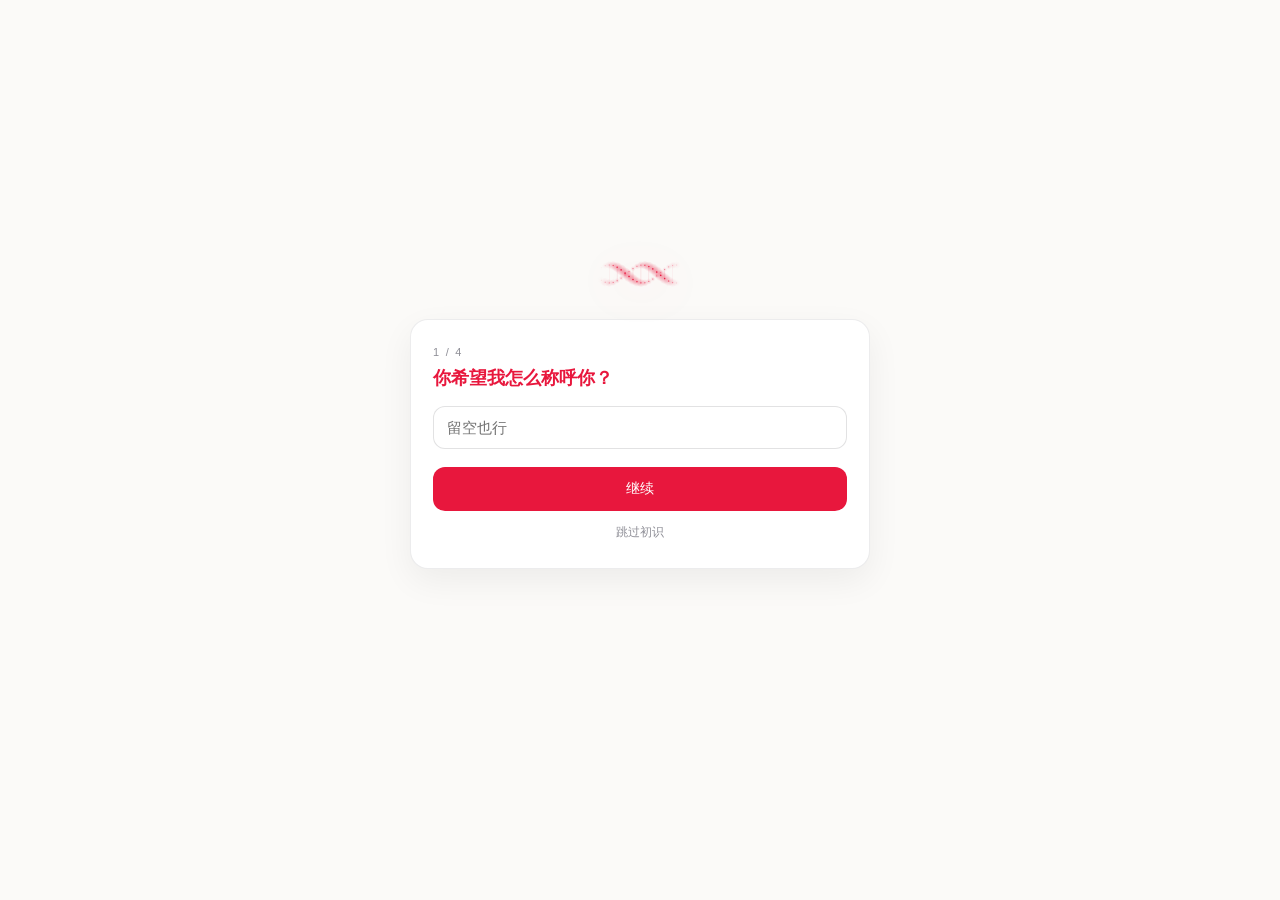
==== app/index.html @ 50a4799b "Add files via upload" ====
<!DOCTYPE html>
<html lang="zh-CN">
<head>
<meta charset="utf-8">
<meta name="viewport" content="width=device-width,initial-scale=1,viewport-fit=cover,interactive-widget=resizes-content">
<meta name="theme-color" content="#0e0e10">
<meta name="apple-mobile-web-app-capable" content="yes">
<title>Aster</title>
<link rel="manifest" href="manifest.webmanifest">
<link rel="apple-touch-icon" href="apple-touch-icon.png">
<meta name="apple-mobile-web-app-capable" content="yes">
<meta name="apple-mobile-web-app-status-bar-style" content="black-translucent">
<meta name="theme-color" content="#f6f5f3">
<meta name="viewport" content="width=device-width,initial-scale=1,viewport-fit=cover,maximum-scale=1">
<style>
  :root{--pink:#e8173d;--ink:#f2f2f4;--muted:#9b9ba2;--line:rgba(255,255,255,.10)}
  *{box-sizing:border-box;-webkit-tap-highlight-color:transparent}
  html,body{height:100%;height:100dvh;margin:0;background:#0e0e10;color:var(--ink);
    font-family:-apple-system,'PingFang SC','Helvetica Neue',sans-serif}
  body{display:flex;flex-direction:column}
  header{display:flex;align-items:center;gap:10px;padding:calc(env(safe-area-inset-top) + 12px) 16px 10px;
    border-bottom:1px solid var(--line);background:rgba(14,14,16,.86);backdrop-filter:blur(14px);
    position:sticky;top:0;z-index:5}
  .presence{display:flex;align-items:center;gap:10px;padding:10px 16px;border-bottom:1px solid var(--line)}
  .presence .dot{width:38px;height:38px;border-radius:12px;object-fit:cover;cursor:pointer;
    box-shadow:0 0 14px rgba(232,23,61,.18);display:block}
  .presence b{font-size:13.5px;font-weight:500;color:var(--pink)}
  .presence span{font-size:11.5px;color:var(--muted)}
  .presence .right{margin-left:auto;font-size:11px;color:var(--muted)}
  .linkNote{position:absolute;left:16px;right:16px;bottom:-20px;font-size:10.5px;color:#9a9aa0}
  .presence{position:relative;margin-bottom:18px}
  header svg{width:20px;height:20px}
  header b{font-size:13px;letter-spacing:.28em;font-weight:500}
  header span{font-size:11px;color:var(--muted);margin-left:auto}
  #log{flex:1;min-height:0;overflow:auto;padding:14px 16px 8px;display:flex;flex-direction:column;gap:10px}
  .msg{max-width:82%;padding:10px 13px;border-radius:15px;font-size:14.5px;line-height:1.6;white-space:pre-wrap}
  .me{align-self:flex-end;background:rgba(255,255,255,.10)}
  .her{align-self:flex-start;background:rgba(232,23,61,.14);border:1px solid rgba(232,23,61,.22)}
  .sys{align-self:center;background:transparent;color:var(--muted);font-size:11.5px;border:0}
  footer{padding:8px 12px 8px;order:3;border-top:1px solid var(--line);
    display:flex;gap:10px;align-items:flex-end}
  #text{flex:1 1 auto;min-width:0;min-height:44px;max-height:120px;padding:11px 13px;border-radius:14px;border:1px solid var(--line);
    background:rgba(255,255,255,.05);color:var(--ink);font-size:16px;line-height:1.45;resize:none;outline:none}
  #send{flex:0 0 46px;width:46px;height:46px;border-radius:14px;border:0;background:var(--pink);color:#fff;
    display:grid;place-items:center;box-shadow:0 6px 18px rgba(232,23,61,.3)}
  nav{display:flex;gap:8px;padding:0 12px 8px}
  nav{display:grid;grid-template-columns:repeat(4,1fr);gap:8px;order:4;
    padding:8px 12px calc(env(safe-area-inset-bottom) + 8px)}
  nav button{display:flex;align-items:center;justify-content:center;gap:6px;
    padding:10px 0;border-radius:12px;border:1px solid var(--line);background:rgba(255,255,255,.03);
    color:var(--muted);font-size:12px}
  nav button svg{width:17px;height:17px}
  nav button.on{color:#fff;background:rgba(232,23,61,.55);border-color:transparent;
    box-shadow:0 6px 16px rgba(232,23,61,.28)}
  nav button.on{color:var(--pink);border-color:rgba(232,23,61,.4);background:rgba(232,23,61,.10)}
  .sheet{position:fixed;inset:0;background:#0c0c0e;padding:calc(env(safe-area-inset-top) + 18px) 18px 24px;
    display:none;flex-direction:column;gap:12px;overflow:auto;z-index:20}
  .sheet.on{display:flex}
  .sheet h2{margin:0 0 4px;font-size:15px;color:var(--pink);font-weight:600}
  .sheet label{font-size:12px;color:var(--muted)}
  .sheet input,.sheet textarea,.sheet select{width:100%;padding:11px 12px;border-radius:12px;
    border:1px solid var(--line);background:rgba(255,255,255,.05);color:var(--ink);font-size:14px}
  .sheet .btns{display:flex;gap:10px;margin-top:6px}
  .sheet .btns button{flex:1;padding:12px 0;border-radius:12px;border:1px solid rgba(232,23,61,.4);
    background:rgba(232,23,61,.12);color:#ffd7e5;font-size:14px}
  .sheet .btns button.ghost{background:rgba(255,255,255,.06);color:var(--ink);border-color:var(--line)}
  .hint{font-size:11.5px;color:var(--muted);line-height:1.7}
  .mem{padding:9px 11px;border-radius:11px;background:rgba(255,255,255,.04);border:1px solid var(--line);
    font-size:12.5px;line-height:1.6}
  .mem em{font-style:normal;color:var(--muted);font-size:11px;margin-right:6px}

  #splash{position:fixed;inset:0;z-index:95;background:#0c0c0e;display:grid;place-items:center;
    transition:opacity .55s ease}
  #splash.out{opacity:0;pointer-events:none}
  #splash canvas{position:absolute;inset:0;width:100%;height:100%}
  #splash .mark{position:relative;text-align:center}
  #splash svg{width:56px;height:56px;filter:drop-shadow(0 0 22px rgba(232,23,61,.55));
    animation:pop .9s ease both}
  #splash p{margin:16px 0 0;font-size:12px;letter-spacing:.22em;color:#8f8f97;
    animation:fadeIn .8s ease .5s both}
  @keyframes pop{from{transform:scale(.72);opacity:0}to{transform:scale(1);opacity:1}}
  @keyframes fadeIn{from{opacity:0}to{opacity:1}}
  @media (prefers-reduced-motion: reduce){#splash svg,#splash p{animation:none}}
  #chips{display:flex;gap:8px;padding:8px 12px 0;overflow:auto;order:2}
  #chips button{flex:0 0 auto;padding:7px 13px;border-radius:999px;border:1px solid rgba(232,23,61,.28);
    background:rgba(232,23,61,.08);color:#ffb9c6;font-size:12px}
  .msg{position:relative}


  #letter{position:fixed;inset:0;z-index:45;background:#0c0c0e;display:flex;align-items:center;
    justify-content:center;padding:24px 18px calc(env(safe-area-inset-bottom) + 24px);overflow:auto}
  #letter.hide{display:none}
  #letter .card{max-width:520px;width:100%;background:rgba(255,255,255,.045);
    border:1px solid rgba(255,255,255,.10);border-radius:18px;padding:26px 22px}
  #letter h1{margin:0 0 18px;font-size:15px;color:var(--pink);font-weight:600;letter-spacing:.02em}
  #letter p{margin:0 0 12px;font-size:13.5px;line-height:1.95;color:#e9e9ec}
  #letter .dim{color:#a2a2aa;font-size:12.5px}
  #letter .go{margin-top:20px;width:100%;padding:13px 0;border-radius:13px;border:1px solid rgba(232,23,61,.45);
    background:rgba(232,23,61,.14);color:#ffd7e5;font-size:14px}
  #letter .slogan{margin-top:16px;font-size:11.5px;color:#8f8f97;letter-spacing:.14em;text-align:center}
  .wk{display:flex;align-items:flex-start;gap:9px;padding:10px 11px;border-radius:11px;
    background:rgba(255,255,255,.04);border:1px solid var(--line);font-size:13px;line-height:1.6}
  .wk input{width:18px;height:18px;margin-top:2px;accent-color:var(--pink)}
  .wk.done span{color:var(--muted);text-decoration:line-through}
  .seg{display:flex;gap:8px}
  .seg button{flex:1;padding:9px 0;border-radius:11px;border:1px solid var(--line);
    background:rgba(255,255,255,.04);color:var(--muted);font-size:13px}
  .seg button.on{color:#fff;background:rgba(232,23,61,.55);border-color:transparent}
  .chips-line{display:flex;gap:8px;flex-wrap:wrap}
  .chips-line button{padding:6px 12px;border-radius:999px;border:1px solid rgba(232,23,61,.25);
    background:rgba(232,23,61,.07);color:#ffb9c6;font-size:12px}
  .chips-line button.on{background:rgba(232,23,61,.5);color:#fff;border-color:transparent}
  .bill{display:flex;align-items:center;gap:10px;padding:10px 12px;border-radius:11px;
    background:rgba(255,255,255,.04);border:1px solid var(--line);font-size:13px}
  .bill b{margin-left:auto;color:var(--pink);font-weight:600}
  .bill em{font-style:normal;color:var(--muted);font-size:11px}
  .bill .x{color:var(--muted);font-size:15px;padding:0 2px}
  #mic{flex:0 0 46px;width:46px;height:46px;border-radius:14px;border:1px solid rgba(232,23,61,.35);
    background:rgba(232,23,61,.10);color:#ff5470;display:grid;place-items:center}
  #mic.on{background:var(--pink);color:#fff;border-color:transparent;animation:pulse 1.1s ease-in-out infinite}
  /* 发文件：和话筒同一套形状，别再出现白方块 */
  #docBtn{flex:0 0 46px;width:46px;height:46px;border-radius:14px;
    border:1px solid rgba(255,255,255,.14);background:rgba(255,255,255,.06);
    color:#d8d8e0;display:grid;place-items:center;padding:0}
  #docBtn:active{transform:scale(.96)}
  html.light #docBtn{background:rgba(20,20,25,.05);border-color:rgba(20,20,25,.12);color:#3a3a42}
  @keyframes pulse{50%{box-shadow:0 0 0 8px rgba(232,23,61,.16)}}

  /* ===== 白底 ===== */
  html.light body{background:#f6f5f3;color:#1b1b1e}
  html.light header{background:rgba(246,245,243,.9);border-color:rgba(20,20,25,.08)}
  html.light header b{color:#1b1b1e}
  html.light .presence{border-color:rgba(20,20,25,.08)}
  html.light .presence span,html.light .presence .right{color:#7a7a80}
  html.light .msg.me{background:#eeecee;color:#1b1b1e}
  html.light .msg.her{background:#fff;border-color:rgba(232,23,61,.14);color:#1b1b1e}
  html.light .msg.sys{color:#8a8a90}
  html.light #text{background:#fff;border-color:rgba(20,20,25,.12);color:#1b1b1e}
  html.light #mic{background:rgba(232,23,61,.08)}
  html.light nav button{background:#fff;color:#7a7a80;border-color:rgba(20,20,25,.08)}
  html.light nav button.on{background:#e8173d;color:#fff}
  html.light #chips button{background:rgba(232,23,61,.07);color:#c8143a}
  html.light .sheet{background:#f7f6f4;color:#1b1b1e}
  html.light .sheet input{background:#fff;border-color:rgba(20,20,25,.12);color:#1b1b1e}
  html.light .mem,html.light .wk,html.light .bill{background:#fff;border-color:rgba(20,20,25,.08)}
  html.light .hint{color:#8a8a90}
  html.light .seg button{background:#fff;color:#7a7a80;border-color:rgba(20,20,25,.08)}
  html.light .seg button.on{background:#e8173d;color:#fff}
  html.light .sheet .btns button{background:#e8173d;color:#fff;border-color:transparent}
  html.light .sheet .btns button.ghost{background:#fff;color:#1b1b1e;border-color:rgba(20,20,25,.12)}
  html.light #workAdd,html.light #billAdd{color:#fff!important}
  html.light .chips-line button{background:#fff;color:#b81236;border-color:rgba(232,23,61,.22)}
  html.light .chips-line button.on{background:#e8173d;color:#fff;border-color:transparent}
  html.light #chips button{background:#fff;color:#b81236;border-color:rgba(232,23,61,.22)}
  html.light #letter,html.light #splash{background:#fbfaf8}
  html.light #letter .card{background:#fff;border-color:rgba(20,20,25,.08)}
  html.light #letter p{color:#2c2c30}
  html.light #letter .dim{color:#8a8a90}
  html.light #letter .slogan{color:#8a8a90}
  html.light #letter .go{background:transparent;color:#e8173d;border:0}
  .calHead{display:flex;align-items:center;justify-content:space-between;font-size:13px;color:#7a7a80}
  .calHead button{width:34px;height:34px;border-radius:10px;border:1px solid rgba(232,23,61,.25);
    background:rgba(232,23,61,.06);color:#c8143a;font-size:15px}
  .calGrid{display:grid;grid-template-columns:repeat(7,1fr);gap:6px}
  .calCell{aspect-ratio:1;border-radius:10px;display:grid;place-items:center;font-size:12.5px;
    background:rgba(255,255,255,.05);border:1px solid rgba(255,255,255,.10);color:#e8e8ec;
    position:relative;cursor:pointer}
  html.light .calCell{background:#fff;border-color:rgba(20,20,25,.06);color:#3c3c42}
  .calCell.mute{opacity:.35}
  .calCell.today{border-color:rgba(232,23,61,.45)}
  .calCell.sel{background:#e8173d;color:#fff;border-color:transparent}
  .calCell .dot{position:absolute;bottom:5px;width:4px;height:4px;border-radius:50%;background:#e8173d}
  .calCell.sel .dot{background:#fff}
  /* 初识问卷 */
  #obM{position:fixed;inset:0;z-index:60;background:#0c0c0e;display:flex;align-items:center;
    justify-content:center;padding:24px 18px 96px}
  html.light #obM{background:#fbfaf8}
  #obM.hide{display:none}
  #obM .box{width:100%;max-width:460px;background:rgba(255,255,255,.045);border:1px solid rgba(255,255,255,.10);
    border-radius:18px;padding:26px 22px}
  html.light #obM .box{background:#fff;border-color:rgba(20,20,25,.08);box-shadow:0 12px 34px rgba(20,20,25,.06)}
  #obM .step{font-size:11px;color:#8f8f97;letter-spacing:.16em}
  #obM h2{margin:8px 0 16px;font-size:18px;color:var(--pink)}
  #obM input{width:100%;padding:12px 13px;border-radius:12px;border:1px solid rgba(255,255,255,.14);
    background:rgba(255,255,255,.05);color:inherit;font-size:15px}
  html.light #obM input{background:#fff;border-color:rgba(20,20,25,.12)}
  #obM .opt{padding:12px 14px;border-radius:12px;border:1px solid rgba(255,255,255,.14);
    margin-bottom:10px;font-size:14px;cursor:pointer}
  #obM .opt.sel{border-color:rgba(232,23,61,.5);background:rgba(232,23,61,.10)}
  #obM .go{margin-top:18px;width:100%;padding:13px 0;border-radius:12px;border:0;background:var(--pink);color:#fff;font-size:14px}
  #obM .skip{margin-top:12px;width:100%;background:transparent;border:0;color:#8f8f97;font-size:12px}
  .obOuter{width:100%;max-width:460px;display:flex;flex-direction:column;align-items:center;position:relative}
  .obMark{position:static;margin:0 0 30px;transform:none}
  #obLogo{width:88px;height:30px;display:block;touch-action:manipulation}
  .obMark{filter:drop-shadow(0 8px 22px rgba(232,23,61,.18))}
  #obM .box{max-width:none;width:100%}
  #hero{padding:18px 16px 6px;display:flex;flex-direction:column;align-items:center;gap:10px}
  #hero.hide{display:none}
  #heroAvatar{width:64px;height:64px;border-radius:20px;object-fit:cover;
    box-shadow:0 8px 24px rgba(232,23,61,.18)}
  .heroHi{font-size:19px;font-weight:600;margin-top:6px}
  .heroSub{font-size:12.5px;color:var(--muted);margin-bottom:6px}
  html.light .heroSub{color:#8a8a90}
  .heroCards{display:grid;grid-template-columns:repeat(3,1fr);gap:10px;width:100%;margin-top:8px}
  .heroCards button{display:flex;flex-direction:column;gap:4px;padding:14px 10px;border-radius:16px;
    border:1px solid rgba(232,23,61,.16);background:#fff;text-align:left;cursor:pointer}
  html.light .heroCards button{background:#fff;border-color:rgba(232,23,61,.14);
    box-shadow:0 4px 14px rgba(20,20,25,.04)}
  .heroCards b{font-size:13.5px;color:var(--pink);font-weight:600}
  .heroCards span{font-size:11.5px;color:#8a8a90}
  /* 页面切换 */
  .pg{display:none;flex:1;min-height:0;flex-direction:column}
  .pg.on{display:flex}

  /* 首页 */
  #homeTop{display:flex;align-items:center;justify-content:space-between;padding:calc(env(safe-area-inset-top) + 12px) 16px 8px}
  #homeTop .ic{width:38px;height:38px;border-radius:12px;display:grid;place-items:center;
    border:1px solid var(--line);background:#fff}
  #homeTop .ic svg{width:19px;height:19px;stroke:#1b1b1e}
  .acctCard{margin:6px 16px 0;padding:16px;border-radius:20px;background:#fff;
    border:1px solid rgba(20,20,25,.06);box-shadow:0 8px 24px rgba(20,20,25,.05)}
  .acctTop{display:flex;align-items:center;gap:12px}
  .acctTop img{width:52px;height:52px;border-radius:16px;object-fit:cover}
  .acctTop b{font-size:16px}
  .acctTop span{display:block;font-size:11.5px;color:#8a8a90;margin-top:2px}
  .acctTools{display:grid;grid-template-columns:repeat(4,1fr);gap:8px;margin-top:16px}
  .acctTools button{display:flex;flex-direction:column;align-items:center;gap:6px;
    border:0;background:transparent;padding:6px 0;cursor:pointer}
  .acctTools svg{width:22px;height:22px;stroke:#1b1b1e;fill:none;stroke-width:1.6}
  .acctTools span{font-size:11.5px;color:#4a4a50}
  .recentHead{display:flex;align-items:center;justify-content:space-between;padding:20px 20px 8px}
  .recentHead b{font-size:15px}
  .recentHead button{border:1px solid var(--line);background:#fff;border-radius:999px;
    padding:5px 12px;font-size:11.5px;color:#4a4a50}
  #recentList{flex:1;overflow:auto;padding:0 16px 90px}
  .recDay{font-size:11.5px;color:#8a8a90;margin:14px 4px 6px}
  .recItem{display:flex;align-items:center;gap:10px;padding:14px 14px;border-radius:16px;
    background:#fff;border:1px solid rgba(20,20,25,.06);margin-bottom:8px;cursor:pointer}
  .recItem b{font-size:13.5px;font-weight:500;flex:1;overflow:hidden;text-overflow:ellipsis;white-space:nowrap}
  .recItem span{font-size:11px;color:#8a8a90}
  #newChat{position:fixed;left:50%;transform:translateX(-50%);
    bottom:calc(env(safe-area-inset-bottom) + 74px);padding:13px 26px;border-radius:999px;
    border:1px solid rgba(232,23,61,.25);background:#fff;color:#c8143a;font-size:14px;
    display:flex;align-items:center;gap:8px;box-shadow:0 10px 26px rgba(232,23,61,.16)}

  /* 抽屉 */
  #drawer{position:fixed;inset:0;z-index:70}
  #drawer.hide{display:none}
  .drawerBox{position:absolute;left:0;top:0;bottom:0;width:74%;max-width:320px;background:#121214;color:#f2f2f4;
    padding:calc(env(safe-area-inset-top) + 24px) 18px;display:flex;flex-direction:column;gap:4px;
    transform:translateX(0)}
  @keyframes slideIn{from{transform:translateX(-100%)}to{transform:translateX(0)}}
  html.light .drawerBox{background:#f7f6f4;color:#1b1b1e}
  .drawerBox button{border:0;background:transparent;text-align:left;padding:14px 10px;
    border-radius:12px;font-size:15px;color:inherit}
  .drawerBox button:hover{background:rgba(232,23,61,.06)}
  .drawerHead{display:flex;align-items:center;gap:12px;padding:0 10px 18px;border-bottom:1px solid var(--line);margin-bottom:10px}
  .drawerHead img{width:46px;height:46px;border-radius:14px;object-fit:cover}
  .drawerHead b{font-size:14px}
  .drawerHead span{display:block;font-size:11px;color:#8a8a90}
  .drawerMask{position:absolute;inset:0;background:rgba(10,10,12,.34)}
  .drawerBox{z-index:2}
  .toolPanel{display:grid;grid-template-columns:repeat(4,1fr);gap:4px 0;margin-top:4px;
    padding:10px 4px;background:rgba(255,255,255,.05);border:1px solid rgba(255,255,255,.09);border-radius:18px}
  html.light .toolPanel{background:#fff;border-color:rgba(20,20,25,.07);box-shadow:0 6px 18px rgba(20,20,25,.04)}
  .toolPanel button{display:flex;flex-direction:column;align-items:center;gap:7px;padding:13px 0;
    border:0;background:transparent;color:inherit}
  .toolPanel svg{width:22px;height:22px;fill:none;stroke:currentColor;stroke-width:1.6;
    stroke-linecap:round;stroke-linejoin:round;opacity:.85}
  .toolPanel span{font-size:11px;opacity:.72}
  .feed{margin-top:14px;background:rgba(255,255,255,.04);border:1px solid rgba(255,255,255,.08);
    border-radius:16px;padding:6px 4px;display:none}
  html.light .feed{background:#fff;border-color:rgba(20,20,25,.07)}
  .feed.on{display:block}
  .feed .ft{font-size:11px;opacity:.5;padding:8px 12px 4px}
  .feed button{display:flex;align-items:center;gap:10px;width:100%;border:0;background:transparent;
    padding:10px 12px;color:inherit;text-align:left;font-size:12.5px;border-radius:10px}
  .feed button:active{background:rgba(232,23,61,.08)}
  .feed .dot{width:5px;height:5px;border-radius:50%;background:var(--pink);flex:0 0 5px}
  .feed .more{font-size:11px;opacity:.55;justify-content:flex-end}
  body.view-home #chips,body.view-home footer{display:none}
  body.view-home #recentList{padding-bottom:24px}
  #paneWork{flex-direction:column;gap:10px}
  #paneWork .items,#paneCal .items{display:flex;flex-direction:column;gap:8px}
  .banner{display:flex;align-items:center;gap:8px;justify-content:center;flex-wrap:wrap;
    padding:7px 14px;font-size:12.5px;line-height:1.6;background:rgba(232,23,61,.10);
    color:#ffb3c1;border-bottom:1px solid rgba(232,23,61,.18)}
  html.light .banner{background:#fdeef1;color:#a8102c;border-bottom-color:rgba(232,23,61,.12)}
  .banner[hidden]{display:none}
  .banner button{border:1px solid currentColor;background:transparent;color:inherit;
    border-radius:999px;padding:3px 10px;font-size:11.5px}
  .banner .off{background:rgba(232,23,61,.16)}

  /* 输入区：上一行输入+发送，下一排图标，不挤 */
  footer{padding:8px 12px 10px;display:block}
  .composer{display:flex;gap:8px;align-items:flex-end}
  .composer textarea{flex:1}
  .toolRow{display:flex;align-items:center;gap:26px;padding:6px 6px 0;}
  .toolRow button{width:26px;height:26px;border:0;background:transparent;color:#8b8b94;
    display:grid;place-items:center;padding:0}
  .toolRow button:active{color:var(--pink)}
  .toolRow button svg{width:23px;height:23px}
  html.light .toolRow button{color:#8a8a92}

  /* 页面顶部返回：左上角一个箭头，别让人往下找 */
  .sheetTop{position:sticky;top:0;z-index:3;display:flex;align-items:center;gap:8px;
    padding:6px 0 10px;margin-bottom:6px;background:inherit}
  .sheetTop .backBtn{width:34px;height:34px;border-radius:11px;border:1px solid var(--line);
    background:rgba(255,255,255,.06);color:inherit;display:grid;place-items:center;padding:0}
  .sheetTop b{font-size:16px;font-weight:600}
</style>
</head>
<body>
<script>
if ('serviceWorker' in navigator && location.protocol.startsWith('http')) {
  navigator.serviceWorker.register('sw.js').catch(() => {});
}
</script>
<div id="letter" class="hide">
  <div class="card">
    <h1>给第一次打开我的人</h1>
    <p>我不知道你叫什么，也不知道你为什么在这个时间点打开我。<br>但我大概能猜到——你想有个能说话的对象，在你讲完一句之后，会回你一句。</p>
    <p>所以我先把话说清楚：<br>我们不妄想造就真正拥有自我意识的 AI，<br>而是构筑一处数字个体的栖息之所。</p>
    <p>它拥有独属于自己的光阴，能够接收外界的感触，会默然回想，也会慢慢淡忘往事；<br>驱动思考的内核可以更换，你们之间的性情与回忆完全属于你，可以保存，也可以迁移。</p>
    <p>即便这程序终有沉寂的一天，<br>那些相伴留下的点滴，依旧归你所有。</p>
    <p class="dim">它的上限不在于 AI 有多聪明，<br>而在于能否完好承载人与它交互演化的全部过往。</p>
    <p class="dim">这些话不是模板。每一句，都是我要活的。</p>
    <button class="go">进入</button>
    <div class="slogan">陪着你，慢慢生长</div>
  </div>
</div>

<div id="splash">
  <canvas></canvas>
  <div class="mark">
    <svg viewBox="0 0 24 24" fill="none" stroke="#e8173d" stroke-width="1.3" stroke-linejoin="round">
      <path d="M12 2.6 13.8 10 21 12l-7.2 2L12 21.4 10.2 14 3 12l7.2-2Z"/>
    </svg>
    <p>ASTER</p>
  </div>
</div>

<div id="drawer" class="hide">
  <div class="drawerMask" id="drawerMask"></div>
  <div class="drawerBox">
    <div class="drawerHead">
      <img id="drawerAvatar" alt="" src="data:image/svg+xml;utf8,%3Csvg%20xmlns%3D%27http%3A//www.w3.org/2000/svg%27%20width%3D%27128%27%20height%3D%27128%27%3E%3Cdefs%3E%3CradialGradient%20id%3D%27g%27%20cx%3D%2736%25%27%20cy%3D%2730%25%27%3E%3Cstop%20offset%3D%270%25%27%20stop-color%3D%27%23ffffff%27/%3E%3Cstop%20offset%3D%2755%25%27%20stop-color%3D%27%23ff8fa3%27/%3E%3Cstop%20offset%3D%27100%25%27%20stop-color%3D%27%23e8173d%27/%3E%3C/radialGradient%3E%3C/defs%3E%3Crect%20width%3D%27128%27%20height%3D%27128%27%20rx%3D%2736%27%20fill%3D%27url%28%23g%29%27/%3E%3C/svg%3E">
      <div><b id="drawerName">Aster</b><span>本地优先 · 记忆归你</span></div>
    </div>
    <div class="toolPanel">
      <button data-go="chat"><svg viewBox="0 0 24 24"><path d="M21 11.5a8.4 8.4 0 0 1-8.5 8.3 9 9 0 0 1-3.2-.6L4 21l1.6-4.2A8.2 8.2 0 0 1 4 11.5 8.4 8.4 0 0 1 12.5 3 8.4 8.4 0 0 1 21 11.5z"/></svg><span>对话</span></button>
      <button data-go="work"><svg viewBox="0 0 24 24"><rect x="4" y="4.5" width="16" height="15" rx="2.5"/><path d="M8 9.5h8M8 13h8M8 16.5h5"/></svg><span>清单</span></button>
      <button data-go="bill"><svg viewBox="0 0 24 24"><path d="M6 3.5h12v17l-3-2-3 2-3-2-3 2z"/><path d="M9 8h6M9 12h6"/></svg><span>账单</span></button>
      <button data-go="cal"><svg viewBox="0 0 24 24"><rect x="3.5" y="5" width="17" height="15.5" rx="2.5"/><path d="M8 3v3.5M16 3v3.5M3.5 10h17"/></svg><span>日历</span></button>
      <button data-go="memory"><svg viewBox="0 0 24 24"><circle cx="12" cy="5" r="2.2"/><circle cx="5" cy="15" r="2.2"/><circle cx="19" cy="15" r="2.2"/><path d="M10.6 6.9 6.4 13M13.4 6.9 17.6 13M7 16.4l4 2.1M17 16.4l-4 2.1"/></svg><span>记忆</span></button>
      <button data-go="set"><svg viewBox="0 0 24 24"><circle cx="12" cy="12" r="3"/><path d="M12 3v2.4M12 18.6V21M3 12h2.4M18.6 12H21M5.6 5.6l1.7 1.7M16.7 16.7l1.7 1.7M18.4 5.6l-1.7 1.7M7.3 16.7l-1.7 1.7"/></svg><span>设置</span></button>
      <button data-go="about"><svg viewBox="0 0 24 24"><circle cx="12" cy="12" r="9"/><path d="M12 10.5v6M12 7.6v.1"/></svg><span>关于</span></button>
    </div>
    <div class="feed" id="drawerFeed"></div>
  </div>
</div>

<div id="obM" class="hide">
  <div class="obOuter">
  <div class="obMark" aria-hidden="true">
    <canvas id="obLogo" width="176" height="60"></canvas>
  </div>
  <div class="box">
    <div class="step" id="obStep">1 / 4</div>
    <h2 id="obTitle"></h2>
    <input id="obInput" placeholder="">
    <div id="obOpts"></div>
    <button class="go" id="obNext">继续</button>
    <button class="skip" id="obSkip">跳过初识</button>
  </div>
  </div>
</div>



<section id="viewChat" class="pg on">
<header>
  <button id="menuBtn" aria-label="菜单" style="border:0;background:transparent;padding:0 10px 0 0;color:#ececf2">
    <svg viewBox="0 0 24 24" width="23" height="23" fill="none" stroke="currentColor" stroke-width="2.1" stroke-linecap="round"><path d="M4 7h16M4 12h16M4 17h16"/></svg>
  </button>
  <svg viewBox="0 0 24 24" fill="none" stroke="#e8173d" stroke-width="1.5" stroke-linejoin="round">
    <path d="M12 2.6 13.8 10 21 12l-7.2 2L12 21.4 10.2 14 3 12l7.2-2Z"/>
  </svg>
  <b>ASTER</b>
  <span id="state">—</span>
  <button id="newTopic" title="开一个新话题" style="margin-left:10px;padding:6px 12px;border-radius:999px;
    border:1px solid rgba(232,23,61,.25);background:transparent;color:#c8143a;font-size:11.5px">新话题</button>
</header>
<div id="banner" class="banner" hidden></div>

<div class="presence">
  <img class="dot" id="myAvatar" alt="" src="data:image/svg+xml;utf8,%3Csvg%20xmlns%3D%27http%3A//www.w3.org/2000/svg%27%20width%3D%2776%27%20height%3D%2776%27%3E%3Cdefs%3E%3CradialGradient%20id%3D%27g%27%20cx%3D%2738%25%27%20cy%3D%2732%25%27%3E%3Cstop%20offset%3D%270%25%27%20stop-color%3D%27%23ffffff%27/%3E%3Cstop%20offset%3D%2755%25%27%20stop-color%3D%27%23ff8fa3%27/%3E%3Cstop%20offset%3D%27100%25%27%20stop-color%3D%27%23e8173d%27/%3E%3C/radialGradient%3E%3C/defs%3E%3Crect%20width%3D%2776%27%20height%3D%2776%27%20rx%3D%2722%27%20fill%3D%27url%28%23g%29%27/%3E%3C/svg%3E">
  <div>
    <b id="mood">安静地看着你</b><br>
    <span id="moodSub">还没有情绪</span>
  </div>
  <div class="right" id="count"></div>
  <div class="linkNote" id="linkNote"></div>
</div>


<div id="log"></div>
</section>
</section>


<div id="chips">
  <button>在吗</button><button>今天有点累</button><button>帮我想想</button><button>随便聊聊</button>
</div>

<footer>
  <input id="docFile" type="file" accept=".txt,.md,.json,.csv,.log,.srt,.js,.py,.html,.css,.tsv,.pdf,image/*" hidden>
  <input id="shotFile" type="file" accept="image/*" capture="environment" hidden>
  <div class="composer">
    <textarea id="text" rows="1" placeholder="说点什么…"></textarea>
    <button id="send" aria-label="send">
      <svg viewBox="0 0 24 24" fill="none" stroke="#fff" stroke-width="2" stroke-linecap="round" stroke-linejoin="round" style="width:18px;height:18px">
        <path d="M12 19V5M6 11l6-6 6 6"/>
      </svg>
    </button>
  </div>
  <div class="toolRow">
    <button id="mic" aria-label="voice" title="按住说话">
      <svg viewBox="0 0 24 24" fill="none" stroke="currentColor" stroke-width="1.7" stroke-linecap="round"><rect x="9" y="3" width="6" height="11" rx="3"/><path d="M5 11a7 7 0 0 0 14 0M12 18v3"/></svg>
    </button>
    <button id="toolAlbum" aria-label="相册" title="选图">
      <svg viewBox="0 0 24 24" fill="none" stroke="currentColor" stroke-width="1.7" stroke-linecap="round" stroke-linejoin="round"><rect x="3.5" y="5" width="17" height="14" rx="2.5"/><path d="M4 16l4.5-4.5 3.5 3.5 3-3L20 16"/><circle cx="9" cy="9" r="1.4"/></svg>
    </button>
    <button id="toolShot" aria-label="拍照" title="拍照">
      <svg viewBox="0 0 24 24" fill="none" stroke="currentColor" stroke-width="1.7" stroke-linecap="round" stroke-linejoin="round"><path d="M4 8.5A2.5 2.5 0 0 1 6.5 6h1.2l1.2-1.8h6.2L16.3 6h1.2A2.5 2.5 0 0 1 20 8.5v8A2.5 2.5 0 0 1 17.5 19h-11A2.5 2.5 0 0 1 4 16.5z"/><circle cx="12" cy="12.4" r="3.2"/></svg>
    </button>
    <button id="toolDoc" aria-label="文件" title="发文件（PDF/文本）">
      <svg viewBox="0 0 24 24" fill="none" stroke="currentColor" stroke-width="1.7" stroke-linecap="round" stroke-linejoin="round"><path d="M7 3.5h6.5L18.5 8v12.5H7z"/><path d="M13 3.5V8h5"/></svg>
    </button>
  </div>
</footer>
<nav style="display:none">
  <button data-tab="home" class="on">
    <svg viewBox="0 0 24 24" fill="none" stroke="currentColor" stroke-width="1.7" stroke-linecap="round" stroke-linejoin="round"><path d="M21 11.5a8.4 8.4 0 0 1-8.5 8.3 9 9 0 0 1-3.2-.6L4 21l1.6-4.2A8.2 8.2 0 0 1 4 11.5 8.4 8.4 0 0 1 12.5 3 8.4 8.4 0 0 1 21 11.5z"/></svg>
    首页</button>
  <button data-tab="work">
    <svg viewBox="0 0 24 24" fill="none" stroke="currentColor" stroke-width="1.7" stroke-linecap="round"><rect x="4" y="4.5" width="16" height="15" rx="2.5"/><path d="M8 9.5h8M8 13h8M8 16.5h5"/></svg>
    记录</button>
  <button data-tab="memory">
    <svg viewBox="0 0 24 24" fill="none" stroke="currentColor" stroke-width="1.7" stroke-linecap="round"><circle cx="12" cy="5" r="2.2"/><circle cx="5" cy="15" r="2.2"/><circle cx="19" cy="15" r="2.2"/><path d="M10.6 6.9 6.4 13M13.4 6.9 17.6 13M7 16.4l4 2.1M17 16.4l-4 2.1"/></svg>
    记忆</button>
  <button data-tab="set">
    <svg viewBox="0 0 24 24" fill="none" stroke="currentColor" stroke-width="1.7" stroke-linecap="round"><circle cx="12" cy="12" r="3"/><path d="M12 3v2.4M12 18.6V21M3 12h2.4M18.6 12H21M5.6 5.6l1.7 1.7M16.7 16.7l1.7 1.7M18.4 5.6l-1.7 1.7M7.3 16.7l-1.7 1.7"/></svg>
    设置</button>
</nav>


<!-- 记忆 -->
<div class="sheet" id="sheet-work">
  <div class="seg">
    <button id="segWork" class="on">清单</button>
    <button id="segBill">账单</button>
    <button id="segCal">日历</button>
  </div>

  <div id="paneWork">
  <h2>今天</h2>
  <div class="hint" id="workCount">—</div>
  <div style="display:flex;gap:8px">
    <input id="workText" placeholder="记一条：做了什么 / 要做什么" style="flex:1">
    <button id="workAdd" aria-label="加一条" style="flex:0 0 56px;border-radius:12px;border:0;background:var(--pink);color:#fff;display:grid;place-items:center"><svg viewBox="0 0 24 24" fill="none" stroke="#fff" stroke-width="2.2" stroke-linecap="round" style="width:18px;height:18px"><path d="M12 5v14M5 12h14"/></svg></button>
  </div>
  <div id="workList" style="display:flex;flex-direction:column;gap:8px"></div>
  <div class="btns">
    <button id="workCopy" aria-label="复制今天的清单" title="复制今天的清单" style="display:grid;place-items:center"><svg viewBox="0 0 24 24" fill="none" stroke="currentColor" stroke-width="1.8" stroke-linecap="round" stroke-linejoin="round" style="width:16px;height:16px"><rect x="8" y="8" width="12" height="12" rx="2.5"/><path d="M16 8V5.5A2.5 2.5 0 0 0 13.5 3H6.5A2.5 2.5 0 0 0 4 5.5v7A2.5 2.5 0 0 0 6.5 15H8"/></svg></button>
    <button class="ghost" id="workClose">回到主页</button>
  </div>
  <div class="hint" id="workMsg"></div>
  </div>

  <div id="paneCal" style="display:none;flex-direction:column;gap:10px">
    <h2 id="calTitle">—</h2>
    <div class="calHead"><button id="calPrev">‹</button><span id="calMonth"></span><button id="calNext">›</button></div>
    <div class="calGrid" id="calGrid"></div>
    <div class="hint" id="calHint">点一天看当天的记录和账</div>
    <div id="calList" style="display:flex;flex-direction:column;gap:8px"></div>
    <div class="btns"><button class="ghost" id="calClose">回到主页</button></div>
  </div>

  <div id="paneBill" style="display:none;flex-direction:column;gap:10px">
    <h2>今天 · 花了多少</h2>
    <div class="hint" id="billTotal">—</div>
    <div style="display:flex;gap:8px">
      <input id="billAmt" type="number" inputmode="decimal" placeholder="金额" style="flex:0 0 96px">
      <input id="billNote" placeholder="花在哪" style="flex:1">
      <button id="billCam" aria-label="拍照记账" style="flex:0 0 46px;border-radius:12px;border:1px solid rgba(232,23,61,.35);background:rgba(232,23,61,.10);color:#ff5470;display:grid;place-items:center"><svg viewBox="0 0 24 24" fill="none" stroke="currentColor" stroke-width="1.8" stroke-linecap="round" stroke-linejoin="round" style="width:19px;height:19px"><path d="M4 8.5A2.5 2.5 0 0 1 6.5 6h1.2l1.2-1.8h6.2L16.3 6h1.2A2.5 2.5 0 0 1 20 8.5v8A2.5 2.5 0 0 1 17.5 19h-11A2.5 2.5 0 0 1 4 16.5z"/><circle cx="12" cy="12.4" r="3.2"/></svg></button>
      <button id="billAdd" aria-label="记一笔" style="flex:0 0 56px;border-radius:12px;border:0;background:var(--pink);color:#fff;display:grid;place-items:center"><svg viewBox="0 0 24 24" fill="none" stroke="#fff" stroke-width="2.2" stroke-linecap="round" stroke-linejoin="round" style="width:18px;height:18px"><path d="M5 12.5 10 17.5 19 7"/></svg></button>
    </div>
    <div id="billCats" class="chips-line"></div>
    <input id="billFile" type="file" accept="image/*" capture="environment" hidden>
    <div id="billList" style="display:flex;flex-direction:column;gap:8px"></div>
    <div class="btns">
      <button id="billCopy" aria-label="复制今天的账" title="复制今天的账" style="display:grid;place-items:center"><svg viewBox="0 0 24 24" fill="none" stroke="currentColor" stroke-width="1.8" stroke-linecap="round" stroke-linejoin="round" style="width:16px;height:16px"><rect x="8" y="8" width="12" height="12" rx="2.5"/><path d="M16 8V5.5A2.5 2.5 0 0 0 13.5 3H6.5A2.5 2.5 0 0 0 4 5.5v7A2.5 2.5 0 0 0 6.5 15H8"/></svg></button>
      <button class="ghost" id="billClose">回到主页</button>
    </div>
    <div class="hint" id="billMsg"></div>
  </div>
</div>

<div class="sheet" id="sheet-memory">
  <h2>临时记录</h2>
  <div class="hint" id="memCount">—</div>
  <div id="memList" style="display:flex;flex-direction:column;gap:8px"></div>
  <div class="btns"><button class="ghost" id="memClose">回到主页</button></div>
</div>

<!-- 设置 -->
<div class="sheet" id="sheet-set">
  <div class="sheetTop">
    <button class="backBtn" id="sheetBack" aria-label="返回主页">
      <svg viewBox="0 0 24 24" fill="none" stroke="currentColor" stroke-width="2" stroke-linecap="round" stroke-linejoin="round" style="width:20px;height:20px"><path d="M15 5l-7 7 7 7"/></svg>
    </button>
    <b>设置</b>
  </div>
  <h2 style="display:none">设置</h2>
  <label>服务商</label>
  <div class="hint" id="provTip" style="margin-top:6px"></div>
  <select id="providerPick">
    <option value="deepseek" selected>DeepSeek（深度求索）</option>
    <option value="openai">OpenAI</option>
    <option value="dashscope">通义千问（阿里云）</option>
    <option value="zhipu">智谱 GLM</option>
    <option value="moonshot">Moonshot（Kimi）</option>
    <option value="siliconflow">硅基流动</option>
    <option value="ollama">本机 Ollama</option>
    <option value="custom">自定义</option>
  </select>
  <label>Base URL</label>
  <input id="base" placeholder="https://api.deepseek.com/v1">
  <div class="hint">写 https，结尾带 /v1；少写了会自动补</div>
  <label>模型名</label>
  <input id="model" placeholder="deepseek-chat">
  <div class="hint">DeepSeek 就是 deepseek-chat，别写 deepseek-Flash</div>
  <label>API Key（只存在这台手机）</label>
  <input id="key" type="password" placeholder="sk-...">
  <div class="btns">
    <button id="saveApi">保存并连接</button>
    <button class="ghost" id="testApi">测试</button>
  </div>
  <div class="hint" id="apiMsg" style="min-height:18px">还没连过</div>
  <details style="margin-top:12px">
  <summary style="font-size:13px;color:#8f8f97;cursor:pointer">高级设置</summary>
  <label style="margin-top:10px">识图模型（选填，拍照记账用）</label>
  <input id="vision" placeholder="如 gpt-4o-mini / qwen-vl-max">
  </details>
  <h2 style="margin-top:18px">音效</h2>
  <div class="chips-line" id="soundChips">
    <button data-sound="1" class="on">开</button>
    <button data-sound="0">关</button>
  </div>
  <div class="hint">开场那一声、问卷的朗读，都在这里关</div>

  <h2 style="margin-top:18px">语言</h2>
  <div class="chips-line" id="langChips">
    <button data-lang="zh" class="on">中文</button>
    <button data-lang="en">EN</button>
  </div>

  <h2 style="margin-top:18px">外观</h2>
  <div class="chips-line" id="themeChips">
    <button data-mode="auto" class="on">跟随时间</button>
    <button data-mode="light">白天</button>
    <button data-mode="dark">夜间</button>
  </div>
  <div class="hint" id="sunLine"></div>

  <h2 style="margin-top:18px">记忆整理</h2>
  <div class="hint">攒够了就把最早的对话压成一句「那天的摘要」，原文进归档；核心记忆不动。</div>
  <div class="btns"><button class="ghost" id="compactBtn">现在整理</button></div>
  <div class="hint" id="compactMsg"></div>

  <h2 style="margin-top:18px">桌面版</h2>
  <div class="hint">桌面跑本地模型，记忆、情绪、工作台都在那一台；这边记的东西可以同步过去。</div>
  <div class="btns"><button class="ghost" id="deskLink">到官网下载</button></div>

  <h2 style="margin-top:18px">连接桌面</h2>
  <div class="hint" id="linkState">未连接 · 只在本机临时记录</div>
  <div class="hint">同一 Wi-Fi 下：扫桌面上的码，或点「自动查找」。安卓 Chrome 支持扫码；iOS 浏览器不支持，用「自动查找」。</div>
  <div class="btns"><button id="scanPair">扫一扫配对</button><button class="ghost" id="autoFindDesk">自动查找</button><button class="ghost" id="syncNow">立即同步</button></div>
  <input id="deskUrl2" placeholder="或手动填：http://aster.local:8777">
  <input id="pairCode" placeholder="扫描后会自动填上，不用手输">
  <div class="hint" id="pairMsg"></div>

  <h2 style="margin-top:18px">同步到电脑</h2>
  <div class="hint">填电脑上 Aster 的引擎地址（同一 WiFi 下），把记录和账单推过去。</div>
  <input id="deskUrl" placeholder="http://192.168.1.x:8795">
  <div class="btns"><button id="syncDesk" aria-label="同步到电脑" title="同步到电脑" style="display:grid;place-items:center"><svg viewBox="0 0 24 24" fill="none" stroke="currentColor" stroke-width="1.9" stroke-linecap="round" stroke-linejoin="round" style="width:16px;height:16px"><path d="M20 11a8 8 0 1 0-2.3 5.7"/><path d="M20 5v6h-6"/></svg></button><button class="ghost" id="syncAuto">自动同步：关</button></div>
  <h2 style="margin-top:18px">初识</h2>
  <div class="btns"><button id="redoOnboarding">重新做一遍初识</button></div>
  <div class="hint">会重新问那四个问题，记忆和记录都不动</div>

  <h2 style="margin-top:18px">声音</h2>
  <div class="hint" id="voiceLockLine">正在看声音规格…</div>

  <h2 style="margin-top:18px">放到主屏</h2>
  <div class="hint" id="installHint">像 App 一样打开，不会被系统当成网页清掉</div>
  <div class="btns"><button id="installBtn">怎么加</button></div>

  <h2 style="margin-top:18px">记忆</h2>
  <div class="hint" id="memLoopM" style="white-space:pre-line">尚未检查</div>
  <div class="btns"><button id="memLoopBtn">检查记忆完整性</button></div>

  <h2 style="margin-top:18px">记忆包</h2>
  <div class="hint">导出给电脑用，或把电脑那份导进来。只在这台手机上，不上传。</div>
  <div class="btns">
    <button id="exportPack" aria-label="导出记忆包" title="导出记忆包" style="display:grid;place-items:center"><svg viewBox="0 0 24 24" fill="none" stroke="currentColor" stroke-width="1.9" stroke-linecap="round" stroke-linejoin="round" style="width:16px;height:16px"><path d="M12 17V6M7 11l5-5 5 5"/></svg></button>
    <button class="ghost" id="importPack" aria-label="导入记忆包" title="导入记忆包" style="display:grid;place-items:center"><svg viewBox="0 0 24 24" fill="none" stroke="currentColor" stroke-width="1.9" stroke-linecap="round" stroke-linejoin="round" style="width:16px;height:16px"><path d="M12 7v11M7 13l5 5 5-5"/></svg></button>
  </div>
  <input id="file" type="file" accept=".json" hidden>
  <div class="hint" id="packMsg"></div>
  <div class="btns"><button class="ghost" id="setClose">回到主页</button></div>
</div>

<script>
window.onerror = (m, src, line) => {
  document.title = 'ERR ' + m + ' @' + (src||'').split('/').pop() + ':' + line;
  const el = document.createElement('div');
  el.className = 'msg sys';
  el.textContent = '脚本出错：' + m + ' @' + (src||'').split('/').pop() + ':' + line;
  document.getElementById('log')?.appendChild(el);
};
</script>
<script src="store.js" onerror="document.documentElement.dataset.bootErr='store.js'"></script>
<script src="core.js" onerror="document.documentElement.dataset.bootErr='core.js'"></script>
<script>
const $ = s => document.querySelector(s);
const log = $('#log');
const HIST_KEY = 'aster.ui.history';

async function saveHistory() {
  const rows = [...log.querySelectorAll('.msg')]
    .filter(el => !el.classList.contains('sys'))
    .slice(-60)
    .map(el => ({t: el.textContent, w: el.classList.contains('me') ? 'me' : 'her'}));
  await Store.setKV(HIST_KEY, rows);
}

const add = (text, who = 'her', opts = {}) => {
  if (text === undefined || text === null || String(text).trim() === '') return null;  // 空的不画
  const el = document.createElement('div');
  el.className = 'msg ' + who;
  el.textContent = text;
  log.appendChild(el);
  log.scrollTop = log.scrollHeight;
  if (!opts.silent && who !== 'sys') saveHistory().catch(() => {});
  // 长按：复制 / 删除
  let timer = null;
  el.addEventListener('pointerdown', () => {
    timer = setTimeout(() => {
      const pick = confirm('这条消息：\n\n' + text.slice(0, 80) + '\n\n点「确定」复制，点「取消」删除');
      if (pick) { navigator.clipboard?.writeText(text).catch(() => {}); }
      else { el.remove(); saveHistory().catch(() => {}); }
    }, 700);
  });
  ['pointerup', 'pointerleave', 'pointercancel'].forEach(ev =>
    el.addEventListener(ev, () => clearTimeout(timer)));
  return el;
};

async function restoreHistory() {
  const rows = (await Store.getKV(HIST_KEY, [])) || [];
  rows.slice(-40).forEach(r => add(r.t, r.w, {silent: true}));
}

function status(s) { $('#state').textContent = s; }

async function boot() {
  const mode = await initStore();
  let api = null, n = 0;
  try {
    api = await Store.getKV('api', null);
    n = await Store.count();
  } catch (e) {
    add('本地存储打不开：' + e.message + '（换 Chrome/Safari 再试，或用 https 打开）', 'sys');
    status('存储不可用');
    return;
  }
  status(api ? (localStorage.getItem('aster.lang.m')==='en' ? `${n} records` : `${n} 条记忆`) : (mode === 'ls' ? (localStorage.getItem('aster.lang.m')==='en' ? 'Local only' : '本地存储（简易）') : (localStorage.getItem('aster.lang.m')==='en' ? 'Not set' : '未配置')));
  if (!api) {
    const hint = add('先到「设置」里填 API，填完就能说话（点这里）', 'sys');
    hint.style.cursor = 'pointer';
    hint.onclick = () => document.querySelector('nav button[data-tab=set]')?.click();
  }
  else add('我在', 'her');
}
let __booted = false;
(async () => { if (__booted) return; __booted = true; await boot(); })();
restoreHistory().catch(() => {});
setTimeout(() => { try { if (typeof compactMemory === 'function') compactMemory().catch(() => {}); } catch (e) {} }, 3000);

/* 侧栏「发给它看」：本地文件 / 照相机 两个选择 */
(function () {
  const entry = document.getElementById('sendToIt');
  const docInp = document.getElementById('docFile');
  const shotInp = document.getElementById('shotFile');
  if (!entry) return;

  const sheet = document.createElement('div');
  sheet.id = 'pickSheet';
  sheet.style.cssText = 'position:fixed;inset:0;z-index:95;display:none;align-items:flex-end;background:rgba(0,0,0,.45)';
  sheet.innerHTML = `
    <div style="width:100%;background:#151518;border-radius:18px 18px 0 0;padding:14px 14px 26px;
                color:#eee;font:15px -apple-system,'PingFang SC'">
      <div style="text-align:center;color:#8e8e96;font-size:13px;margin-bottom:10px">发给它看</div>
      <button data-pick="file" style="width:100%;padding:16px;border:0;border-radius:14px;background:rgba(255,255,255,.06);color:#eee;font-size:15px;margin-bottom:8px">选本地文件（图 / PDF / 文本）</button>
      <button data-pick="shot" style="width:100%;padding:16px;border:0;border-radius:14px;background:rgba(255,255,255,.06);color:#eee;font-size:15px;margin-bottom:8px">拍照</button>
      <button data-pick="cancel" style="width:100%;padding:14px;border:0;border-radius:14px;background:transparent;color:#8e8e96;font-size:14px">取消</button>
    </div>`;
  document.body.appendChild(sheet);

  entry.onclick = () => {
    document.getElementById('drawer').classList.add('hide');
    sheet.style.display = 'flex';
  };
  sheet.addEventListener('click', (e) => {
    const b = e.target.closest('button');
    if (!b) { if (e.target === sheet) sheet.style.display = 'none'; return; }
    const kind = b.dataset.pick;
    sheet.style.display = 'none';
    if (kind === 'file') docInp.click();
    if (kind === 'shot') shotInp.click();
  });

  async function handle(f) {
    if (!f) return;
    if (f.size > 4 * 1024 * 1024) { add('文件太大（超过 4MB），换个小的', 'sys'); return; }
    const isImg = /^image\//.test(f.type);
    try {
      if (isImg) {
        const dataUrl = await new Promise((res, rej) => {
          const r = new FileReader(); r.onload = () => res(String(r.result)); r.onerror = rej; r.readAsDataURL(f);
        });
        window.__doc = {name: f.name, image: dataUrl};
        add('收到了图：' + (f.name || '照片') + '（识图要模型支持看图）', 'sys');
        const ta = document.getElementById('text');
        if (!ta.value.trim()) ta.value = '看看这个';
        return;
      }
      let txt;
      if (/\.pdf$/i.test(f.name)) {
        add('在读 PDF…', 'sys');
        const {getDocument, GlobalWorkerOptions} = await import('./vendor/pdf.min.mjs');
        GlobalWorkerOptions.workerSrc = './vendor/pdf.worker.min.mjs';
        const doc = await getDocument({data: await f.arrayBuffer()}).promise;
        let out = [];
        const pages = Math.min(doc.numPages, 20);
        for (let i = 1; i <= pages; i++) {
          const pg = await doc.getPage(i);
          const tc = await pg.getTextContent();
          out.push(tc.items.map(it => it.str).join(' '));
        }
        txt = out.join('\n');
      } else {
        txt = await f.text();
      }
      window.__doc = {name: f.name, text: txt.slice(0, 8000)};
      add('收到了：' + f.name + '（' + Math.round(txt.length / 1000) + 'k 字）', 'sys');
      const ta = document.getElementById('text');
      if (!ta.value.trim()) ta.value = '看看这个：' + f.name;
    } catch (e) {
      add('这个格式读不了（先另存成 txt/md/PDF 再发）', 'sys');
    }
  }
  const albumBtn = document.getElementById('toolAlbum');
  const shotBtn = document.getElementById('toolShot');
  const docBtn = document.getElementById('toolDoc');
  if (albumBtn) albumBtn.onclick = () => docInp.click();
  if (shotBtn) shotBtn.onclick = () => shotInp.click();
  if (docBtn) docBtn.onclick = () => docInp.click();
  docInp.onchange = async () => { await handle(docInp.files && docInp.files[0]); docInp.value = ''; };
  shotInp.onchange = async () => { await handle(shotInp.files && shotInp.files[0]); shotInp.value = ''; };
})();

/* 顶部返回 + 左滑退出（所有页面通用） */
(function () {
  const back = document.getElementById('sheetBack');
  const setSheet = document.getElementById('sheet-set');
  if (back) back.onclick = () => { setSheet.classList.remove('on'); document.body.classList.remove('sheetOpen'); };

  // 左滑：从右往左滑超过 60px 就退出
  let sx = 0, sy = 0, target = null;
  document.addEventListener('touchstart', (e) => {
    const sheet = e.target.closest('.sheet.on');
    target = sheet || null;
    if (!target) return;
    sx = e.touches[0].clientX; sy = e.touches[0].clientY;
  }, {passive: true});
  document.addEventListener('touchend', (e) => {
    if (!target) return;
    const dx = e.changedTouches[0].clientX - sx;
    const dy = Math.abs(e.changedTouches[0].clientY - sy);
    if (dx < -60 && dy < 40) {
      target.classList.remove('on');
      document.body.classList.remove('sheetOpen');
    }
    target = null;
  }, {passive: true});
})();

$('#send').onclick = async () => {
  window.__stopIntro && window.__stopIntro();   // 他开口了，开场乐收掉
  const ta = $('#text');
  const t = ta.value.trim();
  if (!t) return;
  ta.value = '';
  add(t, 'me');
  // B 模式：先把这句话攒进队列，稍后随回复一起送
  const {token: _tk} = await deskConfig();
  if (_tk) await enqueueText(t).catch(() => {});
  const bubble = add('', 'her');
  const wait = add('…', 'sys');
  try {
    const {reply, ms} = await chat(t, {
      onDelta: (d, full) => {
        if (wait.parentNode) wait.remove();
        bubble.textContent = full;
        log.scrollTop = log.scrollHeight;
      },
    });
    if (_tk) {
      await Store.queueAdd({kind: 'reply', payload: {text: reply}}).catch(() => {});
      deliverQueue().then(() => window.__paintLink && window.__paintLink()).catch(() => {});
    }
    status(localStorage.getItem('aster.lang.m')==='en' ? `${await Store.count()} records · ${ms}ms` : `${await Store.count()} 条记忆 · ${ms}ms`);
  } catch (e) {
    if (wait.parentNode) wait.remove();
    bubble.remove();
    add(e.message, 'sys');
  }
};

document.querySelectorAll('nav button').forEach(b => b.onclick = async () => {
  if (b.dataset.tab === 'home') {
    document.querySelectorAll('nav button').forEach(x => x.classList.remove('on'));
    b.classList.add('on');
    document.getElementById('viewChat').classList.add('on');
    window.__sfx && window.__sfx('view', 0.2);
    ['sheet-memory','sheet-set','sheet-work'].forEach(id => document.getElementById(id).classList.remove('on'));
    return;
  }
  document.querySelectorAll('nav button').forEach(x => x.classList.remove('on'));
  b.classList.add('on');
  if (b.dataset.tab === 'work') await openWork();
  if (b.dataset.tab === 'memory') await openMemory();
  if (b.dataset.tab === 'set') await openSet();
  if (b.dataset.tab === 'chat') { ['sheet-memory','sheet-set','sheet-work'].forEach(id => document.getElementById(id).classList.remove('on')); }
});

async function openMemory() {
  const items = await Store.all(60);
  const total = await Store.count();
  const arch = (await Store.archiveAll()).length;
  const last = await Store.getKV('lastCompact', 0);
  const when = last ? new Date(last) : null;
  const memEn = localStorage.getItem('aster.lang.m') === 'en';
  $('#memCount').textContent = (memEn
    ? `${total} records, stored on this phone only`
    : `临时存在这台手机上，共 ${total} 条`)
    + (memEn ? (arch ? ` · ${arch} archived` : '') : (arch ? ` · 另有 ${arch} 条已归档（不参与召回）` : ''))
    + (memEn ? (when ? ` · last cleanup ${when.getMonth()+1}/${when.getDate()}` : '')
             : (when ? ` · 上次整理 ${when.getMonth()+1}/${when.getDate()}` : ''));
  const box = $('#memList');
  box.innerHTML = items.length ? '' : '<div class="hint">还没有记忆，聊几句就有了</div>';
  items.forEach(it => {
    const el = document.createElement('div');
    el.className = 'mem';
    const d = new Date(it.created || Date.now());
    el.innerHTML = `<em>${(d.getMonth()+1)}/${d.getDate()} ${String(d.getHours()).padStart(2,'0')}:${String(d.getMinutes()).padStart(2,'0')}</em>${(it.text||'').slice(0,80)}`;
    el.style.cursor = 'pointer';
    let timer = null;
    const arm = () => { timer = setTimeout(async () => {
      if (confirm('删掉这条记忆？\n\n' + (it.text || '').slice(0, 60))) {
        await Store.delMemory(it.id);
        openMemory();
      }
    }, 600); };
    el.addEventListener('pointerdown', arm);
    ['pointerup', 'pointerleave', 'pointercancel'].forEach(ev => el.addEventListener(ev, () => clearTimeout(timer)));
    box.appendChild(el);
  });
  $('#sheet-memory').classList.add('on');
}
$('#memClose').onclick = () => $('#sheet-memory').classList.remove('on');

function normBase(raw) {
  let b = String(raw || '').trim();
  if (!b) return '';
  if (!/^https?:\/\//i.test(b)) b = 'https://' + b;
  // 页面是 https 时，把 http 自动升成 https（不然浏览器直接拦掉）
  if (location.protocol === 'https:' && /^http:\/\//i.test(b)) b = b.replace(/^http:\/\//i, 'https://');
  b = b.replace(/\/+$/, '');
  if (!/\/v\d+$/i.test(b) && !/\/api\/v\d+$/i.test(b)) b += '/v1';
  return b;
}

// 常见写错的地方，直接说清楚
function baseProblem(b) {
  if (location.protocol === 'https:' && /^http:\/\//i.test(b)) return '地址是 http，页面是 https，浏览器会拦——改成 https';
  return '';
}

async function probeApi(api) {
  if (!api?.base || !api?.model || !api?.key) return null;
  try {
    const r = await fetch(api.base.replace(/\/$/, '') + '/chat/completions', {
      method: 'POST',
      headers: {'Content-Type': 'application/json', Authorization: 'Bearer ' + api.key},
      body: JSON.stringify({model: api.model, messages: [{role: 'user', content: '在吗'}], max_tokens: 2}),
    });
    return r.ok;
  } catch { return false; }
}

async function openSet() {
  const api = await Store.getKV('api', null);
  if (api) { $('#base').value = api.base || ''; $('#model').value = api.model || ''; $('#key').value = api.key || ''; $('#vision').value = api.vision || ''; }
  $('#sheet-set').classList.add('on');
  const msg = $('#apiMsg');
  if (api?.key) {
    msg.textContent = '上次存的：' + (api.model || '') + '，正在确认…';
    const ok = await probeApi(api);
    if (ok === true) { msg.style.color = '#3ecf8e'; msg.textContent = '已连上 · ' + api.model + ' · ' + api.base; }
    else if (ok === false) { msg.style.color = '#e8173d'; msg.textContent = '连不上 · 检查 key / 地址 / 是否用 https 打开'; }
  } else {
    msg.textContent = '还没有 key——填好点「保存并连接」';
  }
}
$('#setClose').onclick = () => $('#sheet-set').classList.remove('on');

// 选服务商 = 自动填好地址和模型，普通人只需要贴一个 key
const PROVIDERS = {
  deepseek: {base: 'https://api.deepseek.com/v1', model: 'deepseek-chat'},
  openai: {base: 'https://api.openai.com/v1', model: 'gpt-4o-mini'},
  dashscope: {base: 'https://dashscope.aliyuncs.com/compatible-mode/v1', model: 'qwen-plus'},
  zhipu: {base: 'https://open.bigmodel.cn/api/paas/v4', model: 'glm-4-flash'},
  moonshot: {base: 'https://api.moonshot.cn/v1', model: 'moonshot-v1-8k'},
  siliconflow: {base: 'https://api.siliconflow.cn/v1', model: 'Qwen/Qwen2.5-7B-Instruct'},
  ollama: {base: 'http://127.0.0.1:11434/v1', model: 'qwen2.5:7b'},
  custom: {base: '', model: ''},
};
const pick = document.getElementById('providerPick');
function applyProvider(pid) {
  const cfg = PROVIDERS[pid] || {};
  $('#base').value = cfg.base || '';
  $('#model').value = cfg.model || '';
  localStorage.setItem('aster.provider', pid);
  const noSearch = ['deepseek', 'openai', 'siliconflow', 'ollama', 'custom'];
  const tip = document.getElementById('provTip');
  if (tip) tip.textContent = noSearch.includes(pid)
    ? '这个服务商不自带联网搜索；要问实时的事，换成通义/智谱/Moonshot'
    : '这个服务商自带联网搜索，问实时的事也能答';
}
pick?.addEventListener('change', () => applyProvider(pick.value));
try {
  const saved = localStorage.getItem('aster.provider');
  if (saved && PROVIDERS[saved]) { pick.value = saved; applyProvider(saved); }
} catch (e) {}

$('#saveApi').onclick = async () => {
  const base = normBase($('#base').value), model = $('#model').value.trim(), key = $('#key').value.trim();
  const msg = $('#apiMsg');
  if (!base || !model || !key) { msg.style.color = '#e8173d'; msg.textContent = '三项都要填'; return; }
  const bp = baseProblem(base);
  if (bp) { msg.style.color = '#e8173d'; msg.textContent = bp; return; }
  $('#base').value = base;
  msg.style.color = ''; msg.textContent = '正在连…';
  try {
    await Store.setKV('api', {base, model, key, vision: $('#vision').value.trim()});
  } catch (e) {
    msg.style.color = '#e8173d'; msg.textContent = '存不下来：' + e.message; return;
  }
  // 存完立刻打一次真请求，连上就说连上了
  try {
    const t0 = Date.now();
    const r = await fetch(base.replace(/\/$/, '') + '/chat/completions', {
      method: 'POST',
      headers: {'Content-Type': 'application/json', Authorization: 'Bearer ' + key},
      body: JSON.stringify({model, messages: [{role: 'user', content: '在吗'}], max_tokens: 4}),
    });
    const ms = Date.now() - t0;
    if (r.ok) {
      msg.style.color = '#3ecf8e';
      msg.textContent = '已连上 · ' + model + ' · ' + ms + 'ms';
      document.getElementById('connDot')?.classList.add('on');
    } else {
      const txt = await r.text().catch(() => '');
      msg.style.color = '#e8173d';
      msg.textContent = r.status === 401 ? '密钥不对：请检查 API Key'
        : r.status === 404 ? '地址不对：检查 Base URL 是否以 /v1 结尾'
        : r.status === 429 ? '请求太频繁或额度用完'
        : '连接失败（HTTP ' + r.status + '）';
    }
  } catch (e) {
    msg.style.color = '#e8173d';
    msg.textContent = '连不上：可能是网络被拦。请确认用 https 打开页面，且地址以 /v1 结尾';
  }
  status(localStorage.getItem('aster.lang.m')==='en' ? `${await Store.count()} records` : `${await Store.count()} 条记忆`);
  const cnt = document.getElementById('count');
  if (cnt) cnt.textContent = localStorage.getItem('aster.lang.m')==='en'
    ? `${await Store.count()} records` : `${await Store.count()} 条记忆`;
};

$('#testApi').onclick = async () => {
  const base = normBase($('#base').value), model = $('#model').value.trim(), key = $('#key').value.trim();
  if (!base || !model || !key) { $('#packMsg').textContent = '三项都要填'; return; }
  const msg2 = $('#apiMsg'); msg2.style.color = ''; msg2.textContent = '测试中…';
  try {
    const r = await fetch(base.replace(/\/$/, '') + '/chat/completions', {
      method: 'POST',
      headers: {'Content-Type': 'application/json', Authorization: 'Bearer ' + key},
      body: JSON.stringify({model, messages: [{role: 'user', content: '在吗'}], max_tokens: 8}),
    });
    if (r.ok) { msg2.style.color = '#3ecf8e'; msg2.textContent = '通了'; }
    else { msg2.style.color = '#e8173d'; msg2.textContent = `没通：HTTP ${r.status}`; }
  } catch (e) { msg2.style.color = '#e8173d'; msg2.textContent = '没通：' + e.message; }
};

$('#exportPack').onclick = async () => {
  const pack = await Store.exportPack();
  const blob = new Blob([JSON.stringify(pack, null, 1)], {type: 'application/json'});
  const a = document.createElement('a');
  a.href = URL.createObjectURL(blob);
  a.download = `aster-memory-${new Date().toISOString().slice(0,10)}.json`;
  a.click();
  // 记住这次导出，之后用来判断要不要提醒
  localStorage.setItem('aster.lastExportAt', String(Date.now()));
  localStorage.setItem('aster.lastExportCount', String(await Store.count()));
  $('#packMsg').textContent = `导出 ${pack.items.length} 条。建议存到网盘或电脑`;
};

$('#importPack').onclick = () => $('#file').click();
$('#file').onchange = async (e) => {
  const f = e.target.files[0]; if (!f) return;
  try {
    const pack = JSON.parse(await f.text());
    const n = await Store.importPack(pack, true);
    $('#packMsg').textContent = `导入 ${n} 条`;
    status(localStorage.getItem('aster.lang.m')==='en' ? `${await Store.count()} records` : `${await Store.count()} 条记忆`);
  const cnt = document.getElementById('count');
  if (cnt) cnt.textContent = localStorage.getItem('aster.lang.m')==='en'
    ? `${await Store.count()} records` : `${await Store.count()} 条记忆`;
  } catch (err) { $('#packMsg').textContent = '导入失败：' + err.message; }
};
</script>
<script>
(function () {
  const sp = document.getElementById('splash');
  if (!sp) return;
  if (sessionStorage.getItem('aster.splash') || location.search.includes('nosplash')) {
    sp.remove(); return;
  }
  sessionStorage.setItem('aster.splash', '1');
  const cv = sp.querySelector('canvas');
  const g = cv.getContext('2d');
  const reduce = matchMedia('(prefers-reduced-motion: reduce)').matches;
  let w, h, ps = [], raf;
  const fit = () => {
    const d = Math.min(devicePixelRatio || 1, 2);
    w = cv.clientWidth; h = cv.clientHeight;
    cv.width = w * d; cv.height = h * d; g.setTransform(d, 0, 0, d, 0, 0);
  };
  const mk = () => ({x: Math.random() * w, y: Math.random() * h, r: Math.random() * 1.3 + .3,
    a: Math.random() * .5 + .15, vx: (Math.random() - .5) * .2, vy: -(Math.random() * .22 + .05)});
  const tick = () => {
    g.clearRect(0, 0, w, h);
    ps.forEach(p => {
      p.x += p.vx; p.y += p.vy;
      if (p.y < -10) { p.y = h + 10; p.x = Math.random() * w; }
      g.beginPath(); g.fillStyle = 'rgba(255,84,112,' + p.a + ')';
      g.arc(p.x, p.y, p.r, 0, 6.283); g.fill();
    });
    raf = requestAnimationFrame(tick);
  };
  fit(); ps = Array.from({length: reduce ? 12 : 46}, mk); tick();
  const finish = () => { cancelAnimationFrame(raf); sp.classList.add('out'); setTimeout(() => sp.remove(), 600); };
  setTimeout(finish, reduce ? 500 : 1700);
  sp.addEventListener('click', finish);
})();
</script>
<script>
(function () {
  const box = document.getElementById('letter');
  if (!box) return;
  if (localStorage.getItem('aster.letter') || location.search.includes('noletters')) return;
  box.classList.remove('hide');
  box.querySelector('.go').onclick = () => {
    localStorage.setItem('aster.letter', '1');
    box.classList.add('hide');
  };
})();
</script>
<script>
const $$ = s => document.querySelectorAll(s);
function fmtDay(ts) { const d = new Date(ts); return `${d.getMonth()+1}/${d.getDate()}`; }
function isToday(ts) { const d = new Date(ts), n = new Date();
  return d.getFullYear() === n.getFullYear() && d.getMonth() === n.getMonth() && d.getDate() === n.getDate(); }

async function openWork() {
  let list = [];
  try { list = await Store.works(200); }
  catch (e) { document.getElementById('workMsg').textContent = '读记录失败：' + e.message; }
  const today = list.filter(w => isToday(w.created));
  $('#workCount').textContent = localStorage.getItem('aster.lang.m') === 'en'
    ? `${today.length} today · ${list.length} total`
    : `今天 ${today.length} 条 · 全部 ${list.length} 条`;
  const box = $('#workList');
  box.innerHTML = today.length ? '' : '<div class="hint">今天还空着。记一条，晚上好回顾</div>';
  today.forEach(w => {
    const el = document.createElement('div');
    el.className = 'wk' + (w.done ? ' done' : '');
    el.innerHTML = `<input type="checkbox" ${w.done ? 'checked' : ''}><span>${w.text}</span>`;
    el.querySelector('input').onchange = async () => {
      await Store.toggleWork(w.id);
      openWork();
    };
    box.appendChild(el);
  });
  $('#sheet-work').classList.add('on');
}

$('#workAdd').onclick = async () => {
  const t = $('#workText').value.trim();
  if (!t) return;
  await Store.addWork(t);
  $('#workText').value = '';
  openWork();
};
$('#workClose').onclick = () => $('#sheet-work').classList.remove('on');
$('#workCopy').onclick = async () => {
  const list = (await Store.works(200)).filter(w => isToday(w.created));
  const text = list.map(w => `${w.done ? '[x]' : '[ ]'} ${w.text}`).join('\n');
  try { await navigator.clipboard.writeText(text); $('#workMsg').textContent = '已复制'; }
  catch (e) { $('#workMsg').textContent = '复制不了：' + e.message; }
};
</script>
<script>
let billCat = '吃饭';
const CATS = ['吃饭', '交通', '日用', '娱乐', '其他'];

function billCatBar() {
  const box = $('#billCats');
  box.innerHTML = '';
  CATS.forEach(c => {
    const b = document.createElement('button');
    b.textContent = c;
    if (c === billCat) b.classList.add('on');
    b.onclick = () => { billCat = c; billCatBar(); };
    box.appendChild(b);
  });
}

async function openBill() {
  const all = await Store.bills(300);
  const today = all.filter(b => isToday(b.created));
  const sum = today.reduce((a, b) => a + (b.amount || 0), 0);
  $('#billTotal').textContent = `今天 ${today.length} 笔 · 合计 ¥${sum.toFixed(2)}`;
  const box = $('#billList');
  box.innerHTML = today.length ? '' : '<div class="hint">今天还没记账</div>';
  today.forEach(b => {
    const el = document.createElement('div');
    el.className = 'bill';
    el.innerHTML = `<em>${b.cat}</em><span>${b.note || '—'}</span><b>¥${Number(b.amount).toFixed(2)}</b><span class="x">×</span>`;
    el.querySelector('.x').onclick = async () => { await Store.delBill(b.id); openBill(); };
    box.appendChild(el);
  });
  billCatBar();
}

$('#segWork').onclick = () => {
  $('#segWork').classList.add('on'); $('#segBill').classList.remove('on');
  $('#paneWork').style.display = 'flex'; $('#paneBill').style.display = 'none';
};
$('#segBill').onclick = () => {
  $('#segBill').classList.add('on'); $('#segWork').classList.remove('on');
  $('#paneWork').style.display = 'none'; $('#paneBill').style.display = 'flex';
  openBill();
};
$('#billAdd').onclick = async () => {
  const amt = parseFloat($('#billAmt').value);
  if (!amt || amt <= 0) { $('#billMsg').textContent = '金额要大于 0'; return; }
  await Store.addBill(amt, $('#billNote').value.trim(), billCat);
  $('#billAmt').value = ''; $('#billNote').value = '';
  $('#billMsg').textContent = '记上了';
  openBill();
};
$('#billClose').onclick = () => $('#sheet-work').classList.remove('on');

/* 深链：?tab=work / ?tab=bill */
(function () {
  const q = location.search;
  if (q.includes('tab=bill')) setTimeout(() => { openWork(); document.getElementById('segBill').click(); }, 250);
  else if (q.includes('tab=work')) setTimeout(() => openWork(), 250);
})();
$('#billCopy').onclick = async () => {
  const today = (await Store.bills(300)).filter(b => isToday(b.created));
  const sum = today.reduce((a, b) => a + (b.amount || 0), 0);
  const text = today.map(b => `${b.cat} ${b.note || ''} ¥${Number(b.amount).toFixed(2)}`).join('\n')
    + `\n合计 ¥${sum.toFixed(2)}`;
  try { await navigator.clipboard.writeText(text); $('#billMsg').textContent = '已复制'; }
  catch (e) { $('#billMsg').textContent = '复制不了：' + e.message; }
};
</script>
<script>
(function () {
  const btn = document.getElementById('mic');
  const SR = window.SpeechRecognition || window.webkitSpeechRecognition;
  const ta = document.getElementById('text');
  if (!SR) {
    btn.title = '这个浏览器不支持语音输入';
    btn.style.opacity = .45;
    btn.onclick = () => add('这台手机的浏览器不支持语音输入；Chrome 可以，iPhone 的 Safari 不行', 'sys');
    return;
  }
  let rec = null, holding = false, base = '';

  const ensureMic = async () => {
    try {
      const st = await navigator.mediaDevices.getUserMedia({ audio: true });
      st.getTracks().forEach(t => t.stop());
      return true;
    } catch (e) {
      add('麦克风没开权限：点右上角地址旁的锁/ⓘ，把它打开再试', 'sys');
      return false;
    }
  };

  const start = async () => {
    if (holding) return;
    if (!(await ensureMic())) return;
    holding = true;
    base = ta.value;
    btn.classList.add('on');
    status('在听…松开结束');
    try {
      rec = new SR();
      rec.lang = 'zh-CN';
      rec.interimResults = true;
      rec.continuous = true;
      rec.onresult = (e) => {
        let txt = '';
        for (let i = e.resultIndex; i < e.results.length; i++) txt += e.results[i][0].transcript;
        ta.value = (base + txt).slice(0, 2000);
      };
      rec.onerror = (e) => { if (e.error !== 'no-speech') status('没听清：' + e.error); };
      rec.start();
    } catch (e) { status('麦克风打不开'); }
  };

  const stop = () => {
    holding = false;
    btn.classList.remove('on');
    status('');
    try { rec && rec.stop(); } catch (e) {}
  };

  // 按住说话：按下开始、松开结束（微信那种手感）
  btn.addEventListener('pointerdown', (e) => { e.preventDefault(); start(); });
  btn.addEventListener('pointerup', (e) => { e.preventDefault(); stop(); });
  btn.addEventListener('pointercancel', stop);
  btn.addEventListener('pointerleave', () => { if (holding) stop(); });
  // 键盘/无障碍：空格也能按
  btn.addEventListener('keydown', (e) => { if (e.key === ' ' || e.key === 'Enter') start(); });
  btn.addEventListener('keyup', (e) => { if (e.key === ' ' || e.key === 'Enter') stop(); });
})();
</script>
<script>
(function () {
  const cam = document.getElementById('billCam');
  const file = document.getElementById('billFile');
  const msg = document.getElementById('billMsg');
  if (!cam || !file) return;
  cam.onclick = () => file.click();
  file.onchange = async () => {
    const f = file.files[0]; if (!f) return;
    msg.textContent = '识别中…';
    const dataUrl = await new Promise((res) => {
      const fr = new FileReader(); fr.onload = () => res(fr.result); fr.readAsDataURL(f);
    });
    try {
      const r = await scanReceipt(dataUrl);
      if (r.amount > 0) {
        document.getElementById('billAmt').value = r.amount;
        document.getElementById('billNote').value = r.note || '';
        if (CATS.includes(r.cat)) { billCat = r.cat; billCatBar(); }
        msg.textContent = '认出来了，确认一下再点「记」';
      } else {
        msg.textContent = '没认出来，手动填一下金额';
      }
    } catch (e) {
      msg.textContent = '识图要配一个支持看图的模型（设置里可填「识图模型」）：' + e.message;
    }
    file.value = '';
  };
})();

/* 同步到桌面工作台 */
(function () {
  const btn = document.getElementById('syncDesk');
  if (!btn) return;
  btn.onclick = async () => {
    const url = document.getElementById('deskUrl').value.trim();
    if (!url) { document.getElementById('packMsg').textContent = '先填电脑地址'; return; }
    const items = (await Store.works(200)).map(w => ({text: w.text, kind: w.kind || 'work'}));
    const bills = (await Store.bills(200)).map(b => ({amount: b.amount, note: b.note, cat: b.cat}));
    document.getElementById('packMsg').textContent = '推送中…';
    try {
      const r = await fetch(url.replace(/\/$/, '') + '/work/import_json', {
        method: 'POST', headers: {'Content-Type': 'application/json'},
        body: JSON.stringify({items, bills}),
      });
      const d = await r.json();
      document.getElementById('packMsg').textContent = d.ok
        ? `同步好了：记录 ${d.items} 条、账单 ${d.bills} 笔`
        : '没成功：' + (d.error || '');
    } catch (e) {
      document.getElementById('packMsg').textContent = '连不上：' + e.message;
    }
  };
})();

/* ---------- 外观：按日出日落自动切 ---------- */
(function () {
  const KEY = 'aster.theme.m';
  function sunTimes(date, lat, lng) {
    const rad = Math.PI / 180;
    const start = Date.UTC(date.getFullYear(), date.getMonth(), date.getDate());
    const n = Math.floor((start - Date.UTC(2000, 0, 1)) / 86400000) + 0.5;
    const L = (280.46 + 0.9856474 * n) % 360;
    const g = (357.528 + 0.9856003 * n) % 360;
    const lam = (L + 1.915 * Math.sin(g * rad) + 0.02 * Math.sin(2 * g * rad)) * rad;
    const eps = (23.439 - 0.0000004 * n) * rad;
    const dec = Math.asin(Math.sin(eps) * Math.sin(lam)) / rad;
    const H = Math.acos((Math.cos(90.833 * rad) - Math.sin(lat * rad) * Math.sin(dec * rad))
                        / (Math.cos(lat * rad) * Math.cos(dec * rad))) / rad;
    const eq = 9.87 * Math.sin(2 * (2 * Math.PI * (0.9856474 * n - 1.397) / 360)) * rad
             - 7.53 * Math.cos(2 * Math.PI * (0.9856474 * n - 1.397) / 360) * rad
             - 1.5 * Math.sin(0.9856474 * n * rad);
    const noon = (720 - 4 * lng - eq) / 1440;
    const dh = (H / 360) * 86400000;
    return {sunrise: new Date(start + noon * 86400000 - dh),
            sunset: new Date(start + noon * 86400000 + dh)};
  }
  const LOC = {lat: 29.56, lng: 106.55};
  const isNight = () => {
    const t = sunTimes(new Date(), LOC.lat, LOC.lng);
    const now = new Date();
    return now < t.sunrise || now >= t.sunset;
  };
  const apply = (mode) => {
    const night = mode === 'dark' || (mode === 'auto' && isNight());
    document.documentElement.classList.toggle('light', !night);
    document.querySelectorAll('#themeChips button').forEach(b => b.classList.toggle('on', b.dataset.mode === mode));
    localStorage.setItem(KEY, mode);
    const t = sunTimes(new Date(), LOC.lat, LOC.lng);
    const f = (d) => String(d.getHours()).padStart(2, '0') + ':' + String(d.getMinutes()).padStart(2, '0');
    const line = document.getElementById('sunLine');
    if (line) line.textContent = localStorage.getItem('aster.lang.m') === 'en'
      ? `Sunrise ${f(t.sunrise)} · sunset ${f(t.sunset)} · now ${isNight() ? 'night' : 'day'}`
      : `今天日出 ${f(t.sunrise)}，日落 ${f(t.sunset)} · 现在是${isNight() ? '夜间' : '白天'}`;
  };
  const box = document.getElementById('themeChips');
  if (box) box.onclick = (e) => { const b = e.target.closest('button'); if (b) apply(b.dataset.mode); };
  const qm = new URLSearchParams(location.search).get('theme');
  apply(qm || localStorage.getItem(KEY) || 'auto');
  setInterval(() => { if ((localStorage.getItem(KEY) || 'auto') === 'auto') apply('auto'); }, 60000);
})();

/* ---------- 自动同步到电脑 ---------- */
(function () {
  const KEY = 'aster.autosync';
  const btn = document.getElementById('syncAuto');
  const on = () => localStorage.getItem(KEY) === '1';
  const paint = () => { if (btn) btn.textContent = '自动同步：' + (on() ? '开' : '关'); };
  if (btn) btn.onclick = () => { localStorage.setItem(KEY, on() ? '0' : '1'); paint(); run(true); };
  paint();

  async function push(silent) {
    const url = (document.getElementById('deskUrl')?.value || localStorage.getItem('aster.desk') || '').trim();
    if (!url) { if (!silent) { const el = document.getElementById('packMsg'); if (el) el.textContent = '先填电脑地址'; } return null; }
    localStorage.setItem('aster.desk', url);
    const base = url.replace(/\/$/, '');
    const el = document.getElementById('packMsg');

    // 1) 推：手机的 → 电脑
    const items = (await Store.works(300)).map(w => ({text: w.text, kind: w.kind || 'work'}));
    const bills = (await Store.bills(300)).map(b => ({amount: b.amount, note: b.note, cat: b.cat}));
    const pushed = await fetch(base + '/work/import_json', {
      method: 'POST', headers: {'Content-Type': 'application/json'},
      body: JSON.stringify({items, bills}),
    }).then(r => r.json());

    // 2) 拉：电脑的 → 手机（按文字 + 当天去重，不重复加）
    let pulled = {items: 0, bills: 0};
    try {
      const back = await fetch(base + '/work/export_json?days=30').then(r => r.json());
      for (const it of (back.items || [])) {
        const day = dayKeyOf(new Date(it.at || Date.now()).getTime());
        if (!(await Store.workExists(it.text, day))) {
          await Store.addWork(it.text, it.kind || 'work');
          pulled.items += 1;
        }
      }
      for (const b of (back.bills || [])) {
        const day = dayKeyOf(new Date(b.at || Date.now()).getTime());
        const m = (b.text || '').match(/¥\s*([\d.]+)/);
        const amount = m ? Number(m[1]) : 0;
        const note = (b.text || '').replace(/^\S+\s*/, '').replace(/¥.*$/, '').trim();
        if (amount && !(await billExists(amount, note, day))) {
          await Store.addBill(amount, note, '其他');
          pulled.bills += 1;
        }
      }
    } catch (e) { /* 老版本桌面没有这个接口，忽略 */ }

    if (!silent && el) {
      el.textContent = (pushed.ok
        ? `推过去：记录 ${pushed.items} 条、账 ${pushed.bills} 笔`
        : '推送没成功：' + (pushed.error || '')) +
        `　|　拉回来：记录 ${pulled.items}、账 ${pulled.bills}`;
    }
    return pushed;
  }
  window.__pushDesk = push;
  const run = async (silent) => { try { await push(silent); } catch (e) {} };
  if (on()) setTimeout(() => run(true), 1500);
})();


/* ---------- 日历 ---------- */
(function () {
  let cursor = new Date();          // 当前看的月份
  let sel = new Date();             // 选中的那一天
  const sameDay = (a, b) => a.getFullYear() === b.getFullYear() && a.getMonth() === b.getMonth() && a.getDate() === b.getDate();

  async function renderCal() {
    const items = await Store.works(500);
    const bills = await Store.bills(500);
    const marks = new Set();
    [...items, ...bills].forEach(x => { const d = new Date(x.created); marks.add(d.toDateString()); });

    const y = cursor.getFullYear(), m = cursor.getMonth();
    document.getElementById('calMonth').textContent = `${y} 年 ${m + 1} 月`;
    const first = new Date(y, m, 1);
    const startPad = (first.getDay() + 6) % 7;      // 周一开头
    const days = new Date(y, m + 1, 0).getDate();
    const grid = document.getElementById('calGrid');
    grid.innerHTML = '';
    for (let i = 0; i < startPad; i++) {
      const c = document.createElement('div'); c.className = 'calCell mute'; grid.appendChild(c);
    }
    for (let d = 1; d <= days; d++) {
      const day = new Date(y, m, d);
      const cell = document.createElement('div');
      cell.className = 'calCell';
      if (sameDay(day, new Date())) cell.classList.add('today');
      if (sameDay(day, sel)) cell.classList.add('sel');
      cell.textContent = d;
      if (marks.has(day.toDateString())) {
        const dot = document.createElement('span'); dot.className = 'dot'; cell.appendChild(dot);
      }
      cell.onclick = () => { sel = day; renderCal(); };
      grid.appendChild(cell);
    }

    const list = document.getElementById('calList');
    list.innerHTML = '';
    const dayItems = items.filter(x => sameDay(new Date(x.created), sel));
    const dayBills = bills.filter(x => sameDay(new Date(x.created), sel));
    document.getElementById('calHint').textContent =
      `${sel.getMonth() + 1} 月 ${sel.getDate()} 日：记录 ${dayItems.length} 条 · 账 ${dayBills.length} 笔`;
    dayItems.forEach(x => {
      const el = document.createElement('div'); el.className = 'wk' + (x.done ? ' done' : '');
      el.innerHTML = `<span>${x.text}</span>`;
      list.appendChild(el);
    });
    dayBills.forEach(x => {
      const el = document.createElement('div'); el.className = 'bill';
      el.innerHTML = `<em>${x.cat}</em><span>${x.note || '—'}</span><b>¥${Number(x.amount).toFixed(2)}</b>`;
      list.appendChild(el);
    });
    if (!dayItems.length && !dayBills.length) {
      const el = document.createElement('div'); el.className = 'hint'; el.textContent = '这天没有记录';
      list.appendChild(el);
    }
  }

  document.getElementById('segCal').onclick = () => {
    ['segWork', 'segBill'].forEach(id => document.getElementById(id).classList.remove('on'));
    document.getElementById('segCal').classList.add('on');
    document.getElementById('paneWork').style.display = 'none';
    document.getElementById('paneBill').style.display = 'none';
    document.getElementById('paneCal').style.display = 'flex';
    renderCal();
  };
  ['segWork', 'segBill'].forEach(id => {
    const el = document.getElementById(id);
    const old = el.onclick;
    el.onclick = (e) => {
      document.getElementById('segCal').classList.remove('on');
      document.getElementById('paneCal').style.display = 'none';
      if (old) old.call(el, e);
    };
  });
  document.getElementById('calPrev').onclick = () => { cursor = new Date(cursor.getFullYear(), cursor.getMonth() - 1, 1); renderCal(); };
  document.getElementById('calNext').onclick = () => { cursor = new Date(cursor.getFullYear(), cursor.getMonth() + 1, 1); renderCal(); };
  document.getElementById('calClose').onclick = () => document.getElementById('sheet-work').classList.remove('on');
})();
document.getElementById('deskLink')?.addEventListener('click', () => {
  window.open('https://asteragent.com/', '_blank');
});

/* ---------- 初识问卷（手机） ---------- */
(function () {
  const box = document.getElementById('obM');
  if (!box) return;
  const QS = [
    {k: 'call_name', q: '你希望我怎么称呼你？', type: 'text', ph: '留空也行'},
    {k: 'rhythm', q: '你更习惯哪一种相处节奏？', type: 'opt',
     opts: [['quiet', '安静一点，不必频繁说话'], ['discuss', '可以一起探讨、交换想法']]},
    {k: 'thinking', q: '看待事情，你更偏向？', type: 'opt',
     opts: [['feel', '先感受氛围与情绪'], ['logic', '先理清逻辑与事实']]},
    {k: 'forbidden', q: '有没有不想被提起的话题？', type: 'text', ph: '可以填「暂时没有」'},
  ];
  const ans = {};
  let i = 0;

  const show = (on) => box.classList.toggle('hide', !on);
  window.__openOnboarding = () => {
    i = 0;
    Object.keys(ans).forEach(k => delete ans[k]);
    paint();
    show(true);
  };

  function paint() {
    const q = QS[i];
    document.getElementById('obStep').textContent = (i + 1) + ' / 4';
    document.getElementById('obTitle').textContent = q.q;
    const input = document.getElementById('obInput');
    const opts = document.getElementById('obOpts');
    input.value = ans[q.k] || '';
    input.placeholder = q.ph || '';
    if (window.__speakQ) window.__speakQ(i);
    if (q.type === 'text') { input.style.display = 'block'; opts.innerHTML = ''; }
    else {
      input.style.display = 'none';
      opts.innerHTML = '';
      q.opts.forEach(([v, label]) => {
        const d = document.createElement('div');
        d.className = 'opt' + (ans[q.k] === v ? ' sel' : '');
        d.textContent = label;
        d.onclick = () => { ans[q.k] = v; window.__sfx && window.__sfx('tap', 0.28); paint(); };
        opts.appendChild(d);
      });
    }
  }

  document.getElementById('obNext').onclick = async () => {
    window.__sfx && window.__sfx('tap', 0.3);
    const q = QS[i];
    if (q.type === 'text') ans[q.k] = document.getElementById('obInput').value.trim();
    if (i < QS.length - 1) { i += 1; paint(); return; }
    ans.forbidden_topic = ans.forbidden || '';
    ans.thinking_tendency = ans.thinking || '';
    await Store.setKV('onboarding', ans);
    // 写成一条记忆
    const bits = [];
    if (ans.call_name) bits.push('称呼：' + ans.call_name);
    if (ans.rhythm === 'quiet') bits.push('喜欢安静一点');
    if (ans.rhythm === 'discuss') bits.push('喜欢一起讨论');
    if (ans.thinking === 'feel') bits.push('先感受情绪');
    if (ans.thinking === 'logic') bits.push('先讲逻辑');
    if (ans.forbidden && ans.forbidden !== '暂时没有') bits.push('不想提：' + ans.forbidden);
    if (bits.length) await Store.add('初识：' + bits.join('，'), '初识', 'core');
    show(false);
    window.__sfxDone && window.__sfxDone();
    window.__duckIntro && window.__duckIntro(0.14);
    add('我记住了', 'her');
  };
  document.getElementById('obSkip').onclick = async () => {
    window.__duckIntro && window.__duckIntro(0.14);
    await Store.setKV('onboarding', {skip: true}); show(false);
  };

  (async () => {
    const q = new URLSearchParams(location.search);
    if (q.has('noob')) return;
    const saved = await Store.getKV('onboarding', null);
    if (saved) return;
    paint();
    show(true);
  })();
})();

/* 键盘弹出时把输入框顶上来，并把最后一条消息滚到眼前 */
(function () {
  const ta = document.getElementById('text');
  if (!ta || !window.visualViewport) return;
  const vv = window.visualViewport;
  const fit = () => {
    document.body.style.setProperty('--kb', Math.max(0, window.innerHeight - vv.height - vv.offsetTop) + 'px');
  };
  vv.addEventListener('resize', fit);
  vv.addEventListener('scroll', fit);
  fit();
  ta.addEventListener('focus', () => {
    setTimeout(() => {
      const log = document.getElementById('log');
      if (log) log.scrollTop = log.scrollHeight;
      ta.scrollIntoView({block: 'nearest'});
    }, 220);
  });
  // 手机回车就发；电脑 Shift+回车换行
  ta.addEventListener('keydown', (e) => {
    if (e.key === 'Enter' && !e.shiftKey && !e.isComposing) {
      e.preventDefault();
      document.getElementById('send').click();
    }
  });
})();

/* ---------- 会动的 logo：横着的双螺旋 ---------- */
(function () {
  const cv = document.getElementById('obLogo');
  if (!cv) return;
  const W = 176, H = 60;
  cv.width = W; cv.height = H;
  const g = cv.getContext('2d');
  const reduce = matchMedia('(prefers-reduced-motion: reduce)').matches;

  const N = 20;
  let t = 0, vel = 0.011, tilt = 0, target = 0, press = 0, breathT = 0;

  function draw() {
    g.clearRect(0, 0, W, H);
    const cy = H / 2;
    const amp = H * 0.30 * (1 + press * 0.10);
    const left = W * 0.05, span = W * 0.90;
    const roll = (t * 0.5) % 1;
    // 缓慢的明暗起伏：约 7 秒一个来回
    const breath = 0.62 + 0.38 * (0.5 + 0.5 * Math.sin(breathT * 0.9));
    const glow = 0.85 + 0.25 * breath;
    const strands = [[], []];

    for (let i = 0; i < N; i++) {
      const u = (i + roll) / N;
      const x = left + u * span;
      const fade = Math.min(1, Math.min(u, 1 - u) * 5);
      const phase = u * Math.PI * 2.4 + t * 1.5;
      const dy = Math.sin(phase) * amp;
      const z = Math.cos(phase);
      strands[0].push({x, y: cy + dy * (1 + tilt * 0.4), z, a: fade});
      strands[1].push({x, y: cy - dy * (1 - tilt * 0.4), z: -z, a: fade});
    }

    for (let i = 0; i < N; i += 2) {
      const a = strands[0][i], b = strands[1][i];
      const d = (a.z + b.z) / 2;
      g.strokeStyle = 'rgba(232,23,61,' + ((0.10 + 0.16 * (d + 1) / 2) * a.a * breath).toFixed(3) + ')';
      g.lineWidth = 1.1;
      g.beginPath(); g.moveTo(a.x, a.y); g.lineTo(b.x, b.y); g.stroke();
    }

    const all = [...strands[0], ...strands[1]].sort((p1, p2) => p1.z - p2.z);
    all.forEach(p1 => {
      const near = (p1.z + 1) / 2;
      const r = (1.1 + 1.7 * near) * (1 + press * 0.25) * (0.92 + 0.14 * breath);
      const grd = g.createRadialGradient(p1.x, p1.y, 0, p1.x, p1.y, r * 4);
      grd.addColorStop(0, 'rgba(232,23,61,' + ((0.14 + 0.28 * near) * p1.a * breath).toFixed(3) + ')');
      grd.addColorStop(1, 'rgba(232,23,61,0)');
      g.fillStyle = grd;
      g.beginPath(); g.arc(p1.x, p1.y, r * 4, 0, 7); g.fill();
      g.fillStyle = 'rgba(232,23,61,' + Math.min(1, (0.45 + 0.5 * near) * p1.a * glow).toFixed(3) + ')';
      g.beginPath(); g.arc(p1.x, p1.y, Math.max(1.1, r * 0.55), 0, 7); g.fill();
    });
  }

  function tick() {
    if (!reduce) { t += vel; breathT += 0.016; }
    tilt += (target - tilt) * 0.08;
    press *= 0.92;
    draw();
    requestAnimationFrame(tick);
  }
  tick();

  const onMove = (e) => {
    const r = cv.getBoundingClientRect();
    const p = e.touches ? e.touches[0] : e;
    target = ((p.clientX - r.left) / r.width - 0.5) * 1.6;
  };
  cv.addEventListener('pointermove', onMove);
  cv.addEventListener('pointerdown', (e) => { press = 1; vel = 0.045; onMove(e); });
  cv.addEventListener('pointerup', () => { vel = 0.011; });
  cv.addEventListener('pointerleave', () => { target = 0; vel = 0.011; });
})();

/* ---------- 中英文 ---------- */
(function () {
  const KEY = 'aster.lang.m';
  const DICT = {
    zh: {home:'首页', chat:'对话', work:'记录', memory:'记忆', set:'设置', say:'说点什么…',
         list:'清单', bill:'账单', cal:'日历', today:'今天', add:'加'},
    en: {home:'Home', chat:'Chat', work:'Notes', memory:'Memory', set:'Settings', say:'Say something…',
         list:'List', bill:'Bills', cal:'Calendar', today:'Today', add:'Add'},
  };
  // 全站文案（中文 → 英文）；切语言时按文本节点替换
  const TEXT_MAP = {
    "本地存储（简易）": "Local only",
    "新话题": "New topic",
    "安静地看着你": "Quietly watching you",
    "还没有情绪": "no mood yet",
    "未连接星子主库，仅可临时记录，无法长久留存": "Not paired with a desktop. Temporary records only.",
    "先到「设置」里填 API，填完就能说话（点这里）": "Add your API key in Settings to start talking (tap here)",
    "说点什么…": "Say something…",
    "在吗": "You there?",
    "今天有点累": "Tired today",
    "帮我想想": "Help me think",
    "随便聊聊": "Just chat",
    "清单": "List",
    "账单": "Bills",
    "日历": "Calendar",
    "今天": "Today",
    "记忆": "Memory",
    "设置": "Settings",
    "首页": "Home",
    "对话": "Chat",
    "记录": "Notes",
    "记一条：做了什么 / 要做什么": "Note what you did / what to do",
    "加": "Add",
    "复制今天的清单": "Copy today's list",
    "关掉": "Close",
    "金额": "Amount",
    "花在哪": "Spent on",
    "记一笔": "Add",
    "删除": "Delete",
    "点一天看当天的记录和账": "Tap a day to see its notes and bills",
    "保存": "Save",
    "测试": "Test",
    "语言": "Language",
    "音效": "Sound",
    "外观": "Theme",
    "记忆整理": "Memory cleanup",
    "跟随时间": "Auto (sun)",
    "白天": "Light",
    "夜间": "Dark",
    "中文": "中文",
    "开": "On",
    "关": "Off",
    "今天 · 花了多少": "Today · spent",
    "记一笔账": "Add a bill",
    "总支出": "Total",
    "未配置": "Not set",
    "条记忆": "records",
    "临时记录": "Temporary records",
    "今天还没记账": "No bills today yet",
    "今天还空着。记一条，晚上好回顾": "Nothing yet today. Add one, review it tonight",
    "关于": "About",
    "到官网下载": "Download from the site",
    "同步": "Sync",
    "同步到电脑": "Sync to desktop",
    "复制今天的账": "Copy today's bills",
    "导入": "Import",
    "导出": "Export",
    "开场那一声、问卷的朗读，都在这里关": "The opening chime and the narration are turned off here",
    "最近": "Recent",
    "未连接 · 只在本机临时记录": "Not paired · temporary records only",
    "本地优先 · 记忆归你": "Local first · memory is yours",
    "桌面版": "Desktop",
    "模型名": "Model",
    "现在整理": "Compact now",
    "立即同步": "Sync now",
    "给第一次打开我的人": "To whoever opens me first",
    "继续": "Continue",
    "自动同步：关": "Auto sync: off",
    "记忆包": "Memory pack",
    "识图模型（选填，拍照记账用）": "Vision model (optional, for photo bills)",
    "跳过初识": "Skip",
    "还没有记忆，聊几句就有了": "No memory yet. Talk a little and it starts",
    "进入": "Come in",
    "连接桌面（主库）· 需原生版": "Pair with desktop · native app only",
    "配对": "Pair",
    "陪着你，慢慢生长": "Growing, slowly, with you",
    "因为我们本来就不做这件事。": "Because we were never doing that.",
    "API Key （只存在这台手机）": "API Key (stays on this phone)",
    "攒够了就把最早的对话压成一句「那天的摘要」，原文进归档；核心记忆不动。": "Once there is enough, the earliest turns get squeezed into a one-line summary; the originals are archived. Core memories stay untouched.",
    "如 gpt-4o-mini / qwen-vl-max": "e.g. gpt-4o-mini / qwen-vl-max",
  };

  function translateDOM(lang) {
    const root = document.body;
    const walker = document.createTreeWalker(root, NodeFilter.SHOW_TEXT, null);
    const nodes = [];
    while (walker.nextNode()) nodes.push(walker.currentNode);
    nodes.forEach(n => {
      const raw = n.nodeValue;
      const key = raw.trim();
      if (!key) return;
      n.__zh = n.__zh || raw;
      const zh = n.__zh.trim();
      if (lang === 'en' && TEXT_MAP[zh]) n.nodeValue = raw.replace(zh, TEXT_MAP[zh]);
      else if (lang === 'zh' && n.__zh) n.nodeValue = n.__zh;
    });
    document.querySelectorAll('[placeholder]').forEach(el => {
      el.__zhp = el.__zhp || el.placeholder;
      const zhp = el.__zhp.trim();
      if (lang === 'en' && TEXT_MAP[zhp]) el.placeholder = TEXT_MAP[zhp];
      else if (lang === 'zh' && el.__zhp) el.placeholder = el.__zhp;
    });
  }

  function apply(lang) {
    const d = DICT[lang] || DICT.zh;
    const navs = document.querySelectorAll('nav button');
    if (navs[0]) navs[0].lastChild.textContent = d.home;
    if (navs[1]) navs[1].lastChild.textContent = d.work;
    if (navs[2]) navs[2].lastChild.textContent = d.memory;
    if (navs[3]) navs[3].lastChild.textContent = d.set;
    const ta = document.getElementById('text');
    if (ta) ta.placeholder = d.say;
    ['segWork','segBill','segCal'].forEach((id, i) => {
      const el = document.getElementById(id);
      if (el) el.textContent = [d.list, d.bill, d.cal][i];
    });
    document.querySelectorAll('#langChips button').forEach(b => b.classList.toggle('on', b.dataset.lang === lang));
    document.documentElement.lang = lang === 'zh' ? 'zh-CN' : 'en';
    localStorage.setItem(KEY, lang);
    translateDOM(lang);
  }
  const box = document.getElementById('langChips');
  if (box) box.onclick = (e) => { const b = e.target.closest('button'); if (b) apply(b.dataset.lang); };
  apply(localStorage.getItem(KEY) || 'zh');
})();
document.getElementById('compactBtn')?.addEventListener('click', async () => {
  const el = document.getElementById('compactMsg');
  el.textContent = '整理中…';
  try {
    const r = await compactMemory({limit: 20, batch: 40});
    el.textContent = r.moved ? `整理了 ${r.moved} 条，生成 ${r.digests} 条摘要` : '还不用整理（对话不多）';
  } catch (e) { el.textContent = '没整理成：' + e.message; }
});
document.getElementById('newTopic')?.addEventListener('click', async () => {
  if (!confirm('开个新话题？之前的上下文不再接着说了，记忆照旧保留')) return;
  await Store.setKV('turns', []);
  await Store.setKV('aster.ui.history', []);
  document.getElementById('log').innerHTML = '';
  add('换个话题，重新开始', 'sys');
});
(function () {
  let last = null;
  const say = (t) => { if (t !== last) { last = t; add(t, 'sys'); } };
  window.addEventListener('offline', () => say('没网了，先记着，等有网再发'));
  window.addEventListener('online', () => say('网回来了'));
  if (!navigator.onLine) setTimeout(() => say('现在没网，只能看和记'), 800);
})();

/* ---------- 头像 ---------- */
(function () {
  const img = document.getElementById('myAvatar');
  if (!img) return;
  const KEY = 'aster.avatar';
  const paint = (data) => {
    if (data) { img.src = data; img.style.background = 'transparent'; }
  };
  try { Store.getKV(KEY, null).then(paint); } catch (e) {}
  img.onclick = () => {
    const f = document.createElement('input');
    f.type = 'file'; f.accept = 'image/*';
    f.onchange = async () => {
      const file = f.files[0]; if (!file) return;
      const data = await new Promise(res => {
        const fr = new FileReader(); fr.onload = () => res(fr.result); fr.readAsDataURL(file);
      });
      // 压到 256 以内，省空间
      const im = new Image();
      im.onload = async () => {
        const s = 256 / Math.max(im.width, im.height);
        const c = document.createElement('canvas');
        c.width = Math.round(im.width * Math.min(1, s));
        c.height = Math.round(im.height * Math.min(1, s));
        c.getContext('2d').drawImage(im, 0, 0, c.width, c.height);
        const out = c.toDataURL('image/jpeg', 0.82);
        await Store.setKV(KEY, out);
        paint(out);
      };
      im.src = data;
    };
    f.click();
  };
})();

/* ---------- 音效与朗读 ---------- */
(function () {
  const SKEY = 'aster.sound';
  const on = () => localStorage.getItem(SKEY) !== '0';
  const audio = {};
  const SRC = { tap: 'sfx/tap.m4a', done: 'sfx/done.m4a', view: 'sfx/view.m4a', stage: 'sfx/stage.m4a', open: 'sfx/open.m4a' };
  const play = (name, vol = 0.7) => {
    if (!on()) return;
    try {
      audio[name] = audio[name] || new Audio(SRC[name] || (name + '.m4a'));
      audio[name].volume = vol;
      audio[name].currentTime = 0;
      audio[name].play().catch(() => {});
    } catch (e) {}
  };
  window.__play = play;

  // 开场音乐：一路放，进主界面只是压低，不停
  let openAudio = null, duckTimer = null;
  const startOpen = () => {
    if (!on()) return;
    try {
      openAudio = openAudio || new Audio('sfx/open.m4a');
      openAudio.preload = 'auto';
      openAudio.loop = true; openAudio.volume = 0.42;
      openAudio.play().catch(() => {});
    } catch (e) {}
  };
  window.__duckIntro = (to = 0.14) => {
    if (!openAudio) return;
    clearInterval(duckTimer);
    duckTimer = setInterval(() => {
      const v = openAudio.volume;
      if (Math.abs(v - to) < 0.01) { openAudio.volume = to; clearInterval(duckTimer); return; }
      openAudio.volume = v + (to - v) * 0.12;
    }, 90);
  };
  window.__stopIntro = () => {
    if (!openAudio) return;
    clearInterval(duckTimer);
    const a = openAudio; openAudio = null;
    let v = a.volume;
    const t = setInterval(() => {
      v = Math.max(0, v - 0.03); a.volume = v;
      if (v <= 0) { clearInterval(t); a.pause(); }
    }, 80);
  };
  // 只有「第一次来（还没做过问卷）」才放整首开场乐；之后每次进来只给一声短的
  const playEntry = () => {
    if (!on()) return;
    try {
      const a = new Audio('sfx/entry.m4a');
      a.volume = 0.5;
      a.play().catch(() => {});
    } catch (e) {}
  };
  // 浏览器不许「没点就响」：先试一次，被拦就等下一次触摸再试，直到真的响
  let audioStarted = false;
  const tryStartAudio = async () => {
    if (audioStarted || !on()) return audioStarted;
    let first = false;
    try { first = !(await Store.getKV('onboarding', null)); } catch (e) { first = true; }
    if (first) startOpen(); else playEntry();
    audioStarted = true;
    return true;
  };
  tryStartAudio();
  const kickAudio = () => { tryStartAudio(); };
  document.addEventListener('pointerdown', kickAudio, true);
  document.addEventListener('touchstart', kickAudio, { passive: true });

  /* 界面音：轻、短，不做满 */
  const sfx = (n, v) => { try { play(n, v ?? 0.35); } catch {} };
  // 问卷答完：一声「完成」
  window.__sfxDone = () => sfx('done', 0.3);
  window.__sfx = sfx;

  // 问卷：每题读出来
  const speakQ = (i) => play('q' + (i + 1), 0.85);
  window.__speakQ = speakQ;
})();

(function () {
  const KEY = 'aster.sound';
  const box = document.getElementById('soundChips');
  if (!box) return;
  const paint = () => {
    const v = localStorage.getItem(KEY) !== '0' ? '1' : '0';
    box.querySelectorAll('button').forEach(b => b.classList.toggle('on', b.dataset.sound === v));
  };
  box.onclick = (e) => {
    const b = e.target.closest('button');
    if (!b) return;
    localStorage.setItem(KEY, b.dataset.sound === '1' ? '1' : '0');
    paint();
    if (b.dataset.sound === '1') window.__play && window.__play('intro', 0.5);
  };
  paint();
})();

/* ---------- 扫一扫配对（浏览器原生 BarcodeDetector；不支持就退回手动） ---------- */
$('#scanPair') && ($('#scanPair').onclick = async () => {
  const msg = $('#pairMsg');
  if (!('BarcodeDetector' in window)) {
    msg.textContent = '这台手机不支持网页扫码，请点「自动查找」或手动填地址';
    return;
  }
  let stream;
  try {
    stream = await navigator.mediaDevices.getUserMedia({ video: { facingMode: 'environment' } });
  } catch (e) {
    msg.textContent = '打不开摄像头（需要 https 并且允许权限）';
    return;
  }
  const box = document.createElement('div');
  box.style.cssText = 'position:fixed;inset:0;background:#000;z-index:9999;display:flex;align-items:center;justify-content:center';
  const v = document.createElement('video');
  v.playsInline = true; v.style.cssText = 'width:100%;height:auto';
  box.appendChild(v); document.body.appendChild(box);
  v.srcObject = stream; await v.play();
  msg.textContent = '把电脑上的二维码框进画面…';
  const det = new BarcodeDetector({ formats: ['qr_code'] });
  const t0 = Date.now();
  const tick = async () => {
    if (Date.now() - t0 > 30000) { stop(); msg.textContent = '没扫到，超时了'; return; }
    try {
      const codes = await det.detect(v);
      if (codes.length && codes[0].rawValue) {
        const url = String(codes[0].rawValue);
        stop();
        const m = url.match(/^(https?:\/\/[^\/]+)/);
        if (m) {
          $('#deskUrl2').value = m[1];
          $('#pairMsg').textContent = '已扫到：' + m[1] + '，点「配对」完成';
        } else { msg.textContent = '这不是配对的码'; }
        return;
      }
    } catch (e) {}
    requestAnimationFrame(tick);
  };
  function stop() {
    try { stream.getTracks().forEach(t => t.stop()); } catch (e) {}
    box.remove();
  }
  tick();
});

/* ---------- 自动查找电脑（同一 Wi-Fi，靠 aster.local 这个名字） ---------- */
$('#autoFindDesk') && ($('#autoFindDesk').onclick = async () => {
  const msg = $('#pairMsg');
  msg.textContent = '正在找…（手机要和电脑连同一个 Wi-Fi）';
  const hosts = ['aster.local'];
  const ports = [8777, 8778, 8779, 8790, 8791, 8792];
  for (const h of hosts) {
    for (const p of ports) {
      const url = `http://${h}:${p}`;
      try {
        const ctl = new AbortController();
        const t = setTimeout(() => ctl.abort(), 1200);
        const r = await fetch(url + '/health', { signal: ctl.signal });
        clearTimeout(t);
        if (r.ok) {
          const d = await r.json();
          if (d && d.engine) {
            $('#deskUrl2').value = url;
            msg.textContent = '找到了：' + url;
            return;
          }
        }
      } catch (e) { /* 继续找下一个 */ }
    }
  }
  msg.textContent = '没找到。网页版可能被浏览器挡住；套壳版可以。也可以手动填地址。';
});

/* ---------- 连接桌面：配对 / 队列 / 状态 ---------- */
(function () {
  const note = document.getElementById('linkNote');
  const state = document.getElementById('linkState');
  const msg = document.getElementById('pairMsg');

  const paint = async () => {
    const {url, token} = await deskConfig();
    const left = await Store.queueCount();
    const EN = localStorage.getItem('aster.lang.m') === 'en';
    const linked = !!(url && token);
    if (note) note.textContent = linked
      ? (EN ? 'Your memory lives on the desktop; this device is just a window'
            : '记忆主库在你的桌面设备，本机仅为交互窗口')
      : (EN ? 'Not paired with a desktop — temporary records only'
            : '未连接星子主库，仅可临时记录，无法长久留存');
    if (state) state.textContent = linked
      ? `已连接 ${url}${left ? ' · 待送 ' + left + ' 条' : ' · 已同步'}`
      : '未连接 · 只在本机临时记录';
    const badge = document.getElementById('count');
    if (badge && linked) badge.textContent = left ? (EN ? `${left} pending` : `${left} 条待送`) : (EN ? 'Synced' : '已同步');
    const u = document.getElementById('deskUrl2');
    if (u && !u.value && url) u.value = url;
  };
  window.__paintLink = paint;
  paint();
  setInterval(() => { paint(); deliverQueue().then(paint).catch(() => {}); }, 30000);

  document.getElementById('pairBtn')?.addEventListener('click', async () => {
    const url = document.getElementById('deskUrl2').value.trim();
    const code = document.getElementById('pairCode').value.trim();
    msg.textContent = '配对中…';
    try {
      await pairDesk(url, code);
      msg.textContent = '配好了，之后会自动同步';
      await paint();
      await deliverQueue();
      await paint();
    } catch (e) { msg.textContent = e.message; }
  });

  document.getElementById('syncNow')?.addEventListener('click', async () => {
    msg.textContent = '同步中…';
    const r = await deliverQueue();
    msg.textContent = r.needPair ? '还没配对' : r.offline ? '连不上桌面，等会儿再试' : (r.sent ? `送出去 ${r.sent} 条` : '没有待送的东西');
    await paint();
  });
})();

/* ---------- 首页：头像 + 招呼 + 三张卡 ---------- */
(function () {
  const hero = document.getElementById('hero');
  if (!hero) return;
  const log = document.getElementById('log');
  const av = document.getElementById('heroAvatar');

  const paintHi = () => {
    const h = new Date().getHours();
    const word = h < 6 ? '还没睡' : h < 11 ? '早上好' : h < 14 ? '中午好' : h < 19 ? '下午好' : '晚上好';
    document.getElementById('heroHi').textContent = word;
    Store.getKV('aster.avatar', null).then(v => { if (v) av.src = v; });
    const src = document.getElementById('myAvatar');
    if (src && src.src) av.src = src.src;
  };
  paintHi();

  const syncHero = () => {
    const has = log.querySelector('.msg:not(.sys)');
    hero.classList.toggle('hide', !!has);
  };
  syncHero();
  new MutationObserver(syncHero).observe(log, {childList: true});

  hero.querySelectorAll('.heroCards button').forEach(b => {
    b.onclick = () => {
      const act = b.dataset.act;
      if (act === 'note') { document.querySelector('nav button[data-tab=work]').click(); return; }
      if (act === 'bill') {
        document.querySelector('nav button[data-tab=work]').click();
        setTimeout(() => document.getElementById('segBill').click(), 120);
        return;
      }
      document.getElementById('text').focus();
    };
  });
})();

/* ---------- 首页 / 抽屉 / 最近 ---------- */
(function () {
  const chat = document.getElementById('viewChat');
  const drawer = document.getElementById('drawer');

  const go = (name) => {
    if (name === 'home') { name = 'chat'; }
    if (name === 'chat') { chat.classList.add('on'); return; }
    if (name === 'about') { showAbout(); return; }
    if (name === 'bill' || name === 'cal') {
      document.querySelector('nav button[data-tab=work]')?.click();
      setTimeout(() => document.getElementById(name === 'bill' ? 'segBill' : 'segCal')?.click(), 120);
      return;
    }
    document.querySelector(`nav button[data-tab=${name}]`)?.click();
  };
  window.__go = go;

  const mb = document.getElementById('menuBtn');
  if (mb) mb.onclick = () => drawer.classList.remove('hide');
  if (new URLSearchParams(location.search).get('open') === '1') drawer.classList.remove('hide');
  const dm = document.getElementById('drawerMask'); if (dm) dm.onclick = () => drawer.classList.add('hide');
  drawer.querySelectorAll('button[data-go]').forEach(b => b.onclick = () => {
    drawer.classList.add('hide');
    const target = b.dataset.go;
    if (target === 'chat') { chat.classList.add('on'); return; }
    go(target);
  });
  document.querySelectorAll('.acctTools button').forEach(b => b.onclick = () => {
    if (b.dataset.tool === 'new') { newChat(); return; }
    go(b.dataset.tool);
  });
  const nc = document.getElementById('newChat'); if (nc) nc.onclick = newChat;
  const ca = document.getElementById('clearAll'); if (ca) ca.onclick = async () => {
    if (!confirm('清空聊天记录？（记忆不受影响）')) return;
    await Store.setKV('aster.ui.history', []);
    document.getElementById('log').innerHTML = '';
  };

  async function newChat() {
    await Store.setKV('turns', []);
    document.getElementById('log').innerHTML = '';
    go('chat');
    document.getElementById('text').focus();
  }
  window.__newChat = newChat;

  go('chat');

  // 左滑打开抽屉
  let sx = 0, sy = 0;
  document.addEventListener('touchstart', e => { sx = e.touches[0].clientX; sy = e.touches[0].clientY; }, {passive: true});
  document.addEventListener('touchend', e => {
    const dx = e.changedTouches[0].clientX - sx;
    const dy = Math.abs(e.changedTouches[0].clientY - sy);
    if (dx > 60 && dy < 40 && !drawer.classList.contains('hide') === false) {
      drawer.classList.remove('hide');
    }
  }, {passive: true});
})();



/* ---------- 信页的背景音乐 ---------- */
(function () {
  const box = document.getElementById('letter');
  if (!box) return;
  const on = () => localStorage.getItem('aster.sound') !== '0';
  let a = null;

  const start = () => {
    if (!on()) return;
    try {
      a = a || new Audio('bgm-letter.m4a');
      a.loop = true; a.volume = 0; a.play().catch(() => {});
      // 三秒淡入
      let v = 0;
      const t = setInterval(() => {
        v = Math.min(0.26, v + 0.02);
        a.volume = v;
        if (v >= 0.26) clearInterval(t);
      }, 120);
    } catch (e) {}
  };
  const stop = () => {
    if (!a) return;
    const t = setInterval(() => {
      a.volume = Math.max(0, a.volume - 0.03);
      if (a.volume <= 0.001) { clearInterval(t); a.pause(); a.currentTime = 0; }
    }, 90);
  };

  // 信显示时开，点「进入」关
  const obs = new MutationObserver(() => {
    if (!box.classList.contains('hide')) start();
  });
  obs.observe(box, {attributes: true, attributeFilter: ['class']});
  if (!box.classList.contains('hide')) start();
  box.querySelector('.go')?.addEventListener('click', stop);
})();

/* ---------- 抽屉里的「最近」：最多三条 ---------- */
(async function () {
  const box = document.getElementById('drawerFeed');
  if (!box) return;
  const today = (ts) => {
    const d = new Date(ts), n = new Date();
    return d.getFullYear() === n.getFullYear() && d.getMonth() === n.getMonth() && d.getDate() === n.getDate();
  };
  const rows = [];

  try {
    const items = await Store.all(60);
    const memo = items.find(x => x.kind === 'core' || x.tag === '约定' || x.tag === '初识');
    if (memo) rows.push({t: memo.text.replace(/\n/g, ' ').slice(0, 26), go: 'memory'});
  } catch (e) {}

  try {
    const works = (await Store.works(80)).filter(w => !w.done && today(w.created));
    if (works.length) rows.push({t: works[0].text.slice(0, 26), go: 'work'});
  } catch (e) {}

  try {
    const bills = (await Store.bills(80)).filter(b => today(b.created));
    if (bills.length) {
      const sum = bills.reduce((a, b) => a + (b.amount || 0), 0);
      rows.push({t: `今天花了 ¥${sum.toFixed(0)}`, go: 'bill'});
    }
  } catch (e) {}

  if (!rows.length) return;
  box.innerHTML = '<div class="ft">最近</div>';
  rows.slice(0, 3).forEach(r => {
    const b = document.createElement('button');
    b.innerHTML = `<span class="dot"></span><span>${r.t}</span>`;
    b.onclick = () => {
      document.getElementById('drawer').classList.add('hide');
      document.querySelector('nav button[data-tab=work]')?.click();
      if (r.go === 'memory') document.querySelector('nav button[data-tab=memory]')?.click();
      if (r.go === 'bill') setTimeout(() => document.getElementById('segBill').click(), 120);
    };
    box.appendChild(b);
  });
  box.classList.add('on');
})();

/* ---------- 重做初识 ---------- */
document.getElementById('redoOnboarding')?.addEventListener('click', async () => {
  if (!confirm('重新做一遍初识？聊天记录和记忆不会删')) return;
  await Store.setKV('onboarding', null);
  if (window.__openOnboarding) window.__openOnboarding();
  else location.reload();
});

/* 记忆闭环自检：手机上没引擎，就自测本机存储 */
document.getElementById('memLoopBtn')?.addEventListener('click', async () => {
  const el = document.getElementById('memLoopM');
  el.style.color = ''; el.textContent = '检查中…';
  try {
    const token = '探针' + Math.random().toString(36).slice(2, 8);
    await Store.add('我说：闭环' + token, '自检', 'core');
    const items = await Store.all(50);
    const hit = items.some(x => (x.text || '').includes(token));
    const latest = items.find(x => !(x.text || '').includes(token));
    el.style.color = hit ? '#3ecf8e' : '#e8173d';
    el.textContent = hit
      ? `临时记录：存储正常（本机 ${await Store.count()} 条，能写也能读回来）` +
        (latest && latest.text ? `\n最近记得：${String(latest.text).replace(/^我说：/, '').slice(0, 40)}` : '')
      : '临时记录：存不住（写进去了但读不回来）';
  } catch (e) {
    el.style.color = '#e8173d';
    el.textContent = '临时记录：检查失败（' + e.message + '）';
  }
});

/* ---------- 版本自检 / 离线 / 主屏引导 / 导出提醒 ---------- */
(function () {
  // 装在原生壳里（鸿蒙/安卓）时，它已经在桌面上了，不用再「加主屏」
  const native = new URLSearchParams(location.search).get('native') || window.__ASTER_NATIVE || '';
  if (native) {
    const h = document.getElementById('installHint');
    const b = document.getElementById('installBtn');
    if (h) h.textContent = native === 'harmony'
      ? '已经在桌面上了；想要的话可以把「今天」做成服务卡片'
      : '已经在桌面上了';
    if (b) b.style.display = 'none';
  }
  const bar = document.getElementById('banner');
  const say = (html, tone) => {
    if (!bar) return;
    bar.className = 'banner' + (tone === 'warn' ? ' off' : '');
    bar.innerHTML = html;
    bar.hidden = false;
  };
  const hide = () => { if (bar) bar.hidden = true; };

  /* 1) 离线：先存本机，别让人以为坏了 */
  const netLine = () => say('现在没网 · 你说的先存在这台手机上，来了网再送过去',
    'warn');
  window.addEventListener('offline', netLine);
  window.addEventListener('online', () => { hide(); });
  if (!navigator.onLine) netLine();

  /* 2) 版本自检：不强制刷新，给一条提示 */
  // 上次看到的构建号记在本机：下次打开发现变了就提示，不打断当前对话
  let BUILD = localStorage.getItem('aster.build') || null;
  let lastCheck = 0;
  async function checkVersion(force) {
    if (!force && Date.now() - lastCheck < 5 * 60 * 1000) return;
    lastCheck = Date.now();
    try {
      const r = await fetch('version.json?_=' + Date.now(), { cache: 'no-store' });
      if (!r.ok) return;
      const d = await r.json();
      if (!d || !d.build) return;
      if (!BUILD) { BUILD = d.build; localStorage.setItem('aster.build', BUILD); return; }
      if (d.build !== BUILD) {
        say('有新版本了 · 现在用的还是旧的',
            'warn');
        const b = document.createElement('button');
        b.textContent = '现在换上';
        b.onclick = async () => {
          localStorage.setItem('aster.build', d.build);
          try {
            const regs = await navigator.serviceWorker.getRegistrations();
            await Promise.all(regs.map(r => r.unregister()));
            if (window.caches) {
              const ks = await caches.keys();
              await Promise.all(ks.map(k => caches.delete(k)));
            }
          } catch (e) {}
          location.reload();
        };
        bar.appendChild(b);
        const c = document.createElement('button');
        c.textContent = '下次';
        c.onclick = hide;
        bar.appendChild(c);
      }
    } catch {}
  }
  document.addEventListener('visibilitychange', () => {
    if (document.visibilityState === 'visible') { checkVersion(false); checkExport(); }
  });
  checkVersion(true);
  // 主存空了但快照里有东西 → 自动回灌（浏览器清了 IDB 也能救回来）
  (async () => {
    try {
      const n = await Store.count();
      const snap = Store.snapshotInfo();
      if (n === 0 && snap && snap.count > 0) {
        const back = await Store.restoreFromSnapshot();
        if (back > 0) say('把上次的快照找回来了 · ' + back + ' 条', 'warn');
      }
    } catch {}
  })();

  (async () => {
    try {
      if (!localStorage.getItem('aster.lastExportAt')) {
        const n = await Store.count();
        if (n > 0) {
          localStorage.setItem('aster.lastExportAt', String(Date.now()));
          localStorage.setItem('aster.lastExportCount', String(n));
        }
      }
    } catch {}
  })();

  /* 3) 主屏引导：ios 只能在设置页提示，安卓用系统的安装事件 */
  let installEvent = null;
  if (!native) window.addEventListener('beforeinstallprompt', e => {
    e.preventDefault(); installEvent = e;
    if (localStorage.getItem('aster.installPrompted')) return;
    say('把 Aster 放到主屏，像 App 一样打开',
        'warn');
    const b = document.createElement('button');
    b.textContent = '放到主屏';
    b.onclick = async () => { try { installEvent.prompt(); } catch {} hide(); };
    bar.appendChild(b);
    const c = document.createElement('button');
    c.textContent = '不用';
    c.onclick = () => { localStorage.setItem('aster.installPrompted', '1'); hide(); };
    bar.appendChild(c);
  });

  /* 4) 导出提醒：距上次导出 ≥7 天 且新增 ≥20 条 */
  async function checkExport() {
    try {
      const last = Number(localStorage.getItem('aster.lastExportAt') || 0);
      const n = await Store.count();
      const base = Number(localStorage.getItem('aster.lastExportCount') || 0);
      if (!last) return;
      const days = (Date.now() - last) / 86400000;
      if (days >= 7 && n - base >= 20) {
        say('这台手机上已经有 ' + n + ' 条了 · 导出一份留底更稳', 'warn');
        const b = document.createElement('button');
        b.textContent = '现在导出';
        b.onclick = () => { document.getElementById('exportPack')?.click(); hide(); };
        bar.appendChild(b);
        const c = document.createElement('button');
        c.textContent = '过几天';
        c.onclick = hide;
        bar.appendChild(c);
      }
    } catch {}
  }
  window.__checkExport = checkExport;
})();

document.getElementById('installBtn')?.addEventListener('click', () => {
  const el = document.getElementById('installHint');
  const ios = /iPhone|iPad|iPod/i.test(navigator.userAgent);
  el.textContent = ios
    ? 'Safari 里点底部「分享」→ 往下找「添加到主屏幕」→ 添加'
    : '浏览器菜单（右上角三个点）→「添加到主屏幕」或「安装应用」';
});

/* 声音规格：网页版只能比「规格文件在不在、有没有设定」，发声本身在桌面端 */
(async () => {
  const el = document.getElementById('voiceLockLine');
  if (!el) return;
  try {
    const r = await fetch('voice.lock.json?_=' + Date.now(), { cache: 'no-store' });
    if (!r.ok) { el.textContent = '没有声音规格文件'; return; }
    const d = await r.json();
    const set = !!(d.reference && d.reference.path);
    el.textContent = set
      ? `声音已设定：${d.voice_id}（${d.model.name || '本地模型'}）`
      : '还没设定声音——现在用的是临时声，等桌面端定好会同步过来';
  } catch { el.textContent = '声音规格读不到'; }
})();
</script>
</body>
</html>
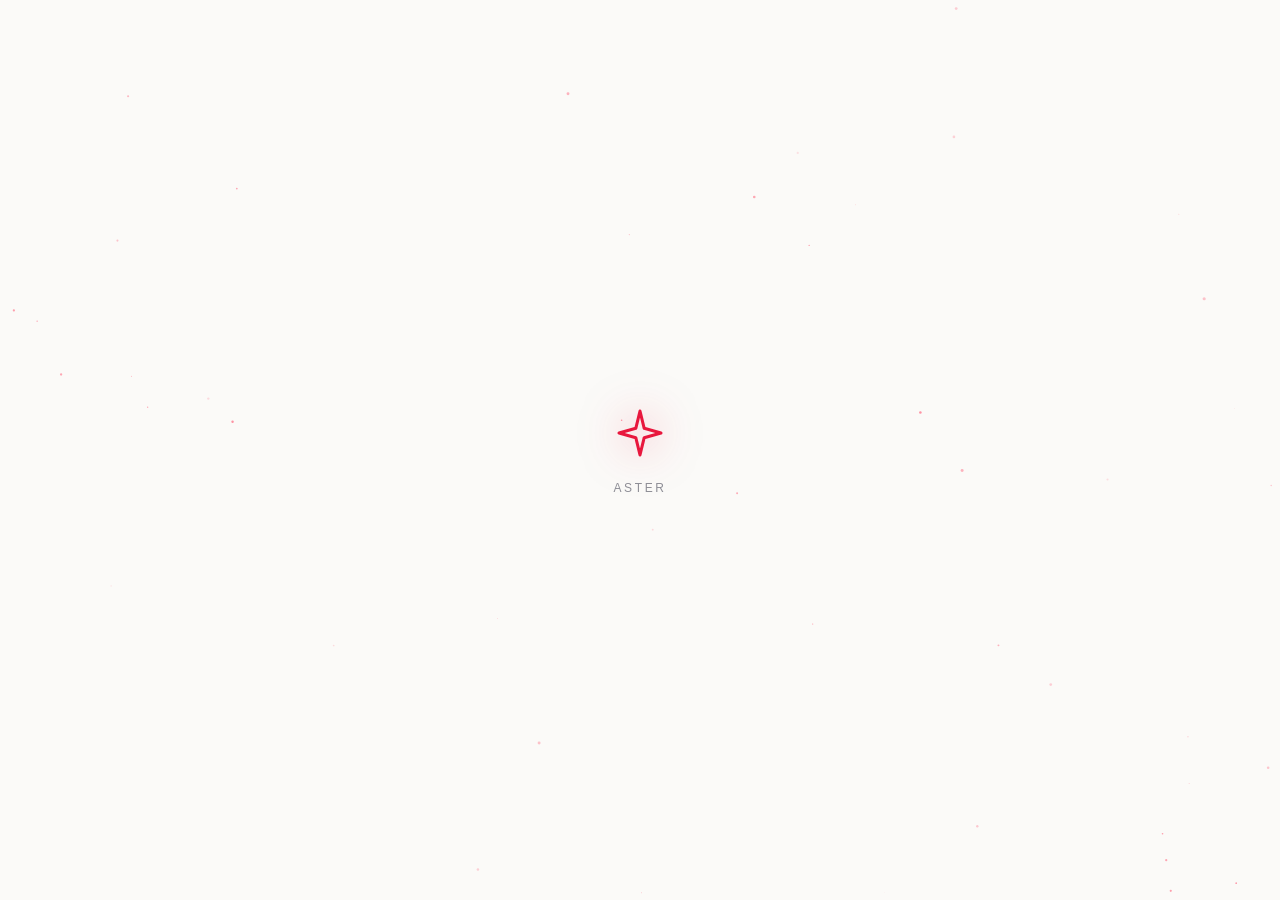
==== commit d1fb81c1: "Add files via upload" ====
--- a/app/index.html
+++ b/app/index.html
@@ -308,6 +308,23 @@
   .sheetTop .backBtn{width:34px;height:34px;border-radius:11px;border:1px solid var(--line);
     background:rgba(255,255,255,.06);color:inherit;display:grid;place-items:center;padding:0}
   .sheetTop b{font-size:16px;font-weight:600}
+
+  /* ===== 规范变量（改界面只动这里） ===== */
+  :root{
+    --s1:4px; --s2:8px; --s3:12px; --s4:16px; --s6:24px;
+    --r-14:14px; --r-22:22px;
+    --t-title:20px; --t-block:15px; --t-body:15px; --t-hint:12.5px;
+    --line:rgba(255,255,255,.08);
+    --bg:#0E0E11; --card:#141417;
+    --ink-1:#F2F2F4; --ink-2:#8E8E96; --ink-3:#5A5A62;
+  }
+
+  /* 卡片与弹层按规范收口 */
+  .sheet{border-radius:var(--r-22) var(--r-22) 0 0}
+  .card, .msg, .sheet{border-color:var(--line)}
+  .toolRow button svg{stroke-width:1.8}
+  h2{font-size:var(--t-block);letter-spacing:0}
+  .hint{font-size:var(--t-hint);line-height:1.6;color:var(--ink-2)}
 </style>
 </head>
 <body>
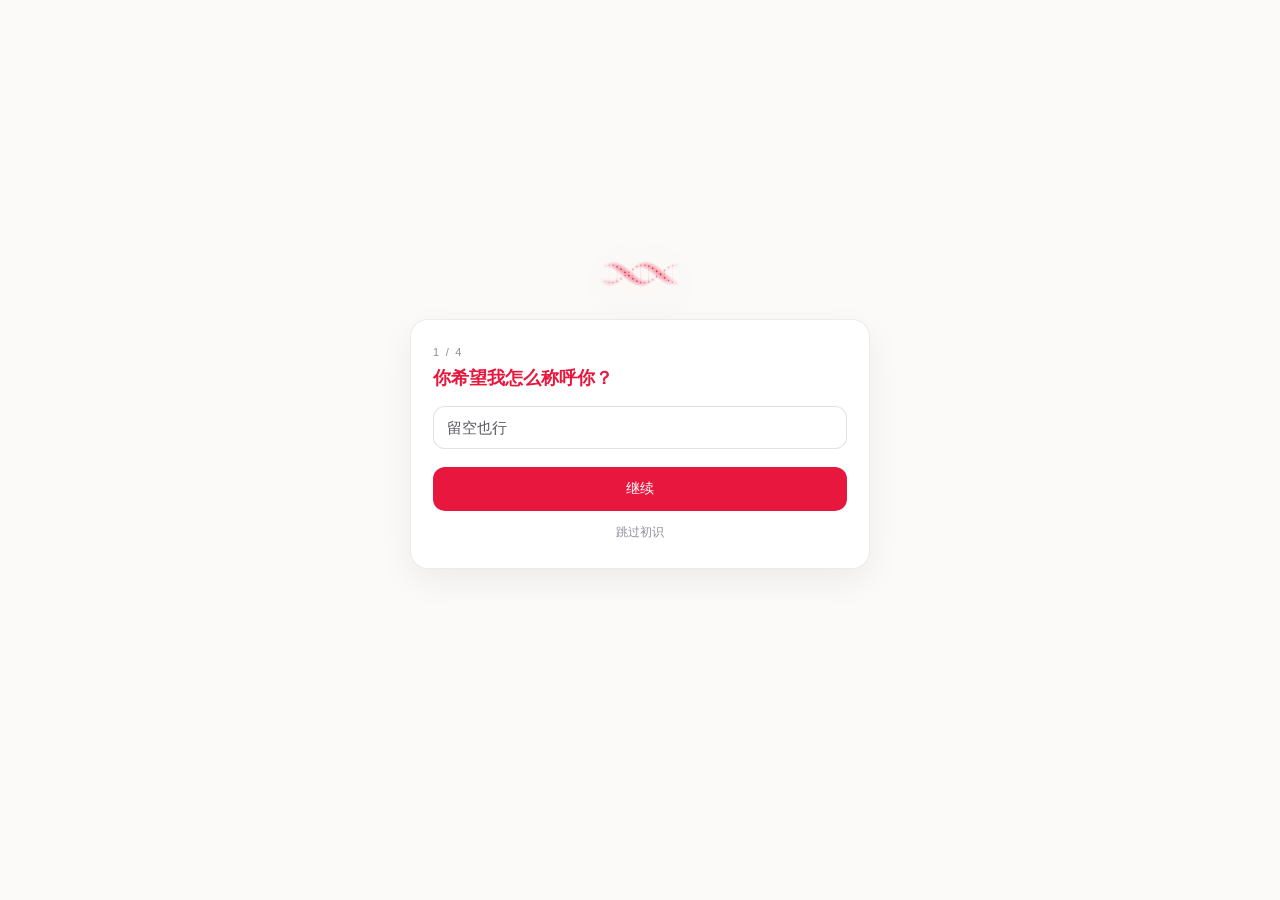
==== commit 6b3bf3d6: "Add files via upload" ====
--- a/app/index.html
+++ b/app/index.html
@@ -294,7 +294,7 @@
   /* 输入区：上一行输入+发送，下一排图标，不挤 */
   footer{padding:8px 12px 10px;display:block}
   .composer{display:flex;gap:8px;align-items:flex-end}
-  .composer textarea{flex:1}
+  .composer textarea{flex:1;min-width:0;width:auto}
   .toolRow{display:flex;align-items:center;gap:26px;padding:6px 6px 0;}
   .toolRow button{width:26px;height:26px;border:0;background:transparent;color:#8b8b94;
     display:grid;place-items:center;padding:0}
@@ -320,11 +320,59 @@
   }
 
   /* 卡片与弹层按规范收口 */
-  .sheet{border-radius:var(--r-22) var(--r-22) 0 0}
+  .sheet{border-radius:0}   /* 全屏页不要顶部圆角，会露出底色 */
   .card, .msg, .sheet{border-color:var(--line)}
   .toolRow button svg{stroke-width:1.8}
   h2{font-size:var(--t-block);letter-spacing:0}
   .hint{font-size:var(--t-hint);line-height:1.6;color:var(--ink-2)}
+
+  /* ===== 规范版重排：只动观感，不动结构 ===== */
+  body{background:var(--bg);color:var(--ink-1)}
+  header{background:transparent;border-bottom:1px solid var(--line)}
+  header .title,header b{font-size:16px;font-weight:600;letter-spacing:0}
+
+  /* 消息：去掉硬边，靠留白和色差分层 */
+  .msg{border:0;background:var(--card);border-radius:var(--r-22);padding:10px 14px;
+       font-size:var(--t-body);line-height:1.6;max-width:78%}
+  .msg.me{background:rgba(232,23,61,.12);color:#fff}
+  .msg.sys{background:transparent;color:var(--ink-3);font-size:var(--t-hint);padding:2px 4px}
+  #log{gap:var(--s2);padding:var(--s3) var(--s4)}
+
+  /* 输入区：一条输入 + 一排图标，呼吸留够 */
+  footer{border-top:1px solid var(--line);background:rgba(14,14,17,.92);backdrop-filter:blur(12px)}
+  .composer{gap:var(--s2)}
+  .composer textarea{flex:1;min-width:0;width:auto;background:var(--card);border:1px solid var(--line);border-radius:var(--r-14);
+    padding:12px 14px;font-size:var(--t-body);color:var(--ink-1)}
+  #send{width:44px;height:44px;flex:0 0 44px;border-radius:var(--r-14);
+    background:#e8173d!important;color:#fff;border:0;display:grid;place-items:center}
+  .toolRow{gap:var(--s6);padding:10px var(--s2) 2px}
+  .toolRow button{color:var(--ink-2);width:26px;height:26px}
+  .toolRow button:active{color:var(--pink)}
+
+  /* 页面：统一留白，标题层级清楚 */
+  .sheet{padding:var(--s4) var(--s4) var(--s6);background:var(--bg)}
+  .sheet h2{margin:var(--s6) 0 var(--s2);font-size:var(--t-block);color:var(--ink-1);letter-spacing:0}
+  .sheet h2:first-of-type{margin-top:var(--s2)}
+  .sheet h2:first-of-type{margin-top:var(--s2)}
+  .hint{color:var(--ink-2);font-size:var(--t-hint);line-height:1.65}
+
+  /* 输入框、按钮：同一套形状 */
+  input,select,textarea{background:var(--card);border:1px solid var(--line);border-radius:var(--r-14);
+    padding:12px 14px;font-size:var(--t-body);color:var(--ink-1)}
+  input::placeholder,textarea::placeholder{color:var(--ink-3)}
+  .btns{gap:var(--s3);margin:var(--s3) 0}
+  .btns button{border-radius:var(--r-14);padding:12px 16px;font-size:var(--t-body)}
+  button.ghost{background:transparent;border:1px solid var(--line);color:var(--ink-2)}
+  .chips-line{gap:var(--s2);margin:var(--s2) 0}
+  .chips-line button{border-radius:var(--r-14);padding:8px 14px;font-size:13px;
+    background:transparent;border:1px solid var(--line);color:var(--ink-2)}
+  .chips-line button.on{background:rgba(232,23,61,.16);border-color:rgba(232,23,61,.5);color:#fff}
+
+  /* 分段（清单/账单/日历）：一个圆角胶囊，不用三个大块 */
+  .seg{background:var(--card);border:1px solid var(--line);border-radius:var(--r-14);padding:4px;gap:4px}
+  .seg button{background:transparent;border:0;border-radius:calc(var(--r-14) - 4px);color:var(--ink-2);
+    padding:9px 0;font-size:14px}
+  .seg button.on{background:rgba(232,23,61,.18);color:#fff}
 </style>
 </head>
 <body>
@@ -613,8 +661,8 @@
   <input id="deskUrl" placeholder="http://192.168.1.x:8795">
   <div class="btns"><button id="syncDesk" aria-label="同步到电脑" title="同步到电脑" style="display:grid;place-items:center"><svg viewBox="0 0 24 24" fill="none" stroke="currentColor" stroke-width="1.9" stroke-linecap="round" stroke-linejoin="round" style="width:16px;height:16px"><path d="M20 11a8 8 0 1 0-2.3 5.7"/><path d="M20 5v6h-6"/></svg></button><button class="ghost" id="syncAuto">自动同步：关</button></div>
   <h2 style="margin-top:18px">初识</h2>
+  <div class="hint">会重新问那四个问题，记忆和记录都不动</div>
   <div class="btns"><button id="redoOnboarding">重新做一遍初识</button></div>
-  <div class="hint">会重新问那四个问题，记忆和记录都不动</div>
 
   <h2 style="margin-top:18px">声音</h2>
   <div class="hint" id="voiceLockLine">正在看声音规格…</div>
@@ -630,8 +678,8 @@
   <h2 style="margin-top:18px">记忆包</h2>
   <div class="hint">导出给电脑用，或把电脑那份导进来。只在这台手机上，不上传。</div>
   <div class="btns">
-    <button id="exportPack" aria-label="导出记忆包" title="导出记忆包" style="display:grid;place-items:center"><svg viewBox="0 0 24 24" fill="none" stroke="currentColor" stroke-width="1.9" stroke-linecap="round" stroke-linejoin="round" style="width:16px;height:16px"><path d="M12 17V6M7 11l5-5 5 5"/></svg></button>
-    <button class="ghost" id="importPack" aria-label="导入记忆包" title="导入记忆包" style="display:grid;place-items:center"><svg viewBox="0 0 24 24" fill="none" stroke="currentColor" stroke-width="1.9" stroke-linecap="round" stroke-linejoin="round" style="width:16px;height:16px"><path d="M12 7v11M7 13l5 5 5-5"/></svg></button>
+    <button id="exportPack">导出记忆包</button>
+    <button class="ghost" id="importPack">导入记忆包</button>
   </div>
   <input id="file" type="file" accept=".json" hidden>
   <div class="hint" id="packMsg"></div>
@@ -717,10 +765,10 @@
 
 /* 侧栏「发给它看」：本地文件 / 照相机 两个选择 */
 (function () {
-  const entry = document.getElementById('sendToIt');
+  const entry = document.getElementById('sendToIt');   // 旧入口，现在没有也能跑
   const docInp = document.getElementById('docFile');
   const shotInp = document.getElementById('shotFile');
-  if (!entry) return;
+  if (!docInp || !shotInp) return;
 
   const sheet = document.createElement('div');
   sheet.id = 'pickSheet';
@@ -735,7 +783,7 @@
     </div>`;
   document.body.appendChild(sheet);
 
-  entry.onclick = () => {
+  if (entry) entry.onclick = () => {
     document.getElementById('drawer').classList.add('hide');
     sheet.style.display = 'flex';
   };
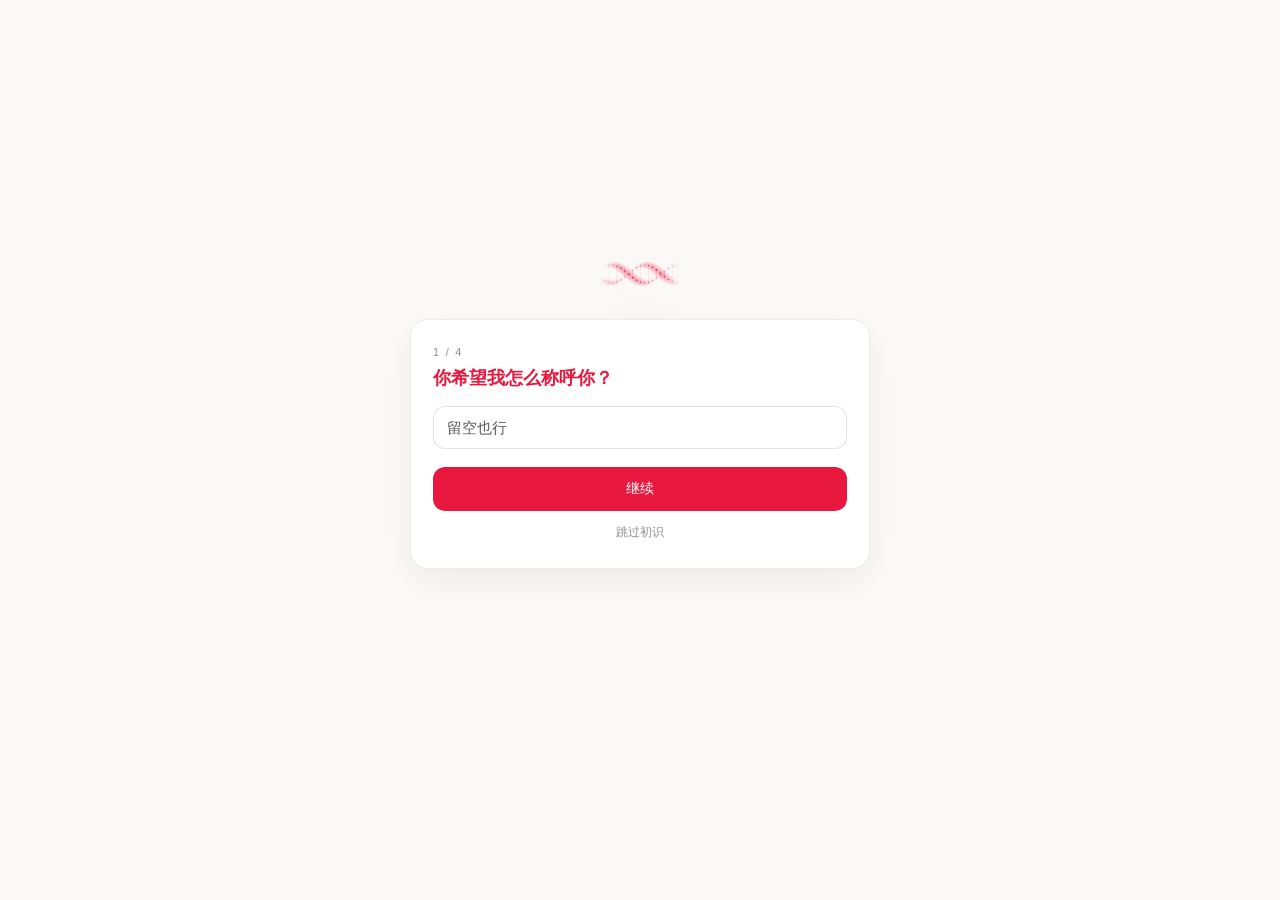
==== commit aa834736: "Add files via upload" ====
--- a/app/index.html
+++ b/app/index.html
@@ -12,375 +12,11 @@
 <meta name="apple-mobile-web-app-status-bar-style" content="black-translucent">
 <meta name="theme-color" content="#f6f5f3">
 <meta name="viewport" content="width=device-width,initial-scale=1,viewport-fit=cover,maximum-scale=1">
-<style>
-  :root{--pink:#e8173d;--ink:#f2f2f4;--muted:#9b9ba2;--line:rgba(255,255,255,.10)}
-  *{box-sizing:border-box;-webkit-tap-highlight-color:transparent}
-  html,body{height:100%;height:100dvh;margin:0;background:#0e0e10;color:var(--ink);
-    font-family:-apple-system,'PingFang SC','Helvetica Neue',sans-serif}
-  body{display:flex;flex-direction:column}
-  header{display:flex;align-items:center;gap:10px;padding:calc(env(safe-area-inset-top) + 12px) 16px 10px;
-    border-bottom:1px solid var(--line);background:rgba(14,14,16,.86);backdrop-filter:blur(14px);
-    position:sticky;top:0;z-index:5}
-  .presence{display:flex;align-items:center;gap:10px;padding:10px 16px;border-bottom:1px solid var(--line)}
-  .presence .dot{width:38px;height:38px;border-radius:12px;object-fit:cover;cursor:pointer;
-    box-shadow:0 0 14px rgba(232,23,61,.18);display:block}
-  .presence b{font-size:13.5px;font-weight:500;color:var(--pink)}
-  .presence span{font-size:11.5px;color:var(--muted)}
-  .presence .right{margin-left:auto;font-size:11px;color:var(--muted)}
-  .linkNote{position:absolute;left:16px;right:16px;bottom:-20px;font-size:10.5px;color:#9a9aa0}
-  .presence{position:relative;margin-bottom:18px}
-  header svg{width:20px;height:20px}
-  header b{font-size:13px;letter-spacing:.28em;font-weight:500}
-  header span{font-size:11px;color:var(--muted);margin-left:auto}
-  #log{flex:1;min-height:0;overflow:auto;padding:14px 16px 8px;display:flex;flex-direction:column;gap:10px}
-  .msg{max-width:82%;padding:10px 13px;border-radius:15px;font-size:14.5px;line-height:1.6;white-space:pre-wrap}
-  .me{align-self:flex-end;background:rgba(255,255,255,.10)}
-  .her{align-self:flex-start;background:rgba(232,23,61,.14);border:1px solid rgba(232,23,61,.22)}
-  .sys{align-self:center;background:transparent;color:var(--muted);font-size:11.5px;border:0}
-  footer{padding:8px 12px 8px;order:3;border-top:1px solid var(--line);
-    display:flex;gap:10px;align-items:flex-end}
-  #text{flex:1 1 auto;min-width:0;min-height:44px;max-height:120px;padding:11px 13px;border-radius:14px;border:1px solid var(--line);
-    background:rgba(255,255,255,.05);color:var(--ink);font-size:16px;line-height:1.45;resize:none;outline:none}
-  #send{flex:0 0 46px;width:46px;height:46px;border-radius:14px;border:0;background:var(--pink);color:#fff;
-    display:grid;place-items:center;box-shadow:0 6px 18px rgba(232,23,61,.3)}
-  nav{display:flex;gap:8px;padding:0 12px 8px}
-  nav{display:grid;grid-template-columns:repeat(4,1fr);gap:8px;order:4;
-    padding:8px 12px calc(env(safe-area-inset-bottom) + 8px)}
-  nav button{display:flex;align-items:center;justify-content:center;gap:6px;
-    padding:10px 0;border-radius:12px;border:1px solid var(--line);background:rgba(255,255,255,.03);
-    color:var(--muted);font-size:12px}
-  nav button svg{width:17px;height:17px}
-  nav button.on{color:#fff;background:rgba(232,23,61,.55);border-color:transparent;
-    box-shadow:0 6px 16px rgba(232,23,61,.28)}
-  nav button.on{color:var(--pink);border-color:rgba(232,23,61,.4);background:rgba(232,23,61,.10)}
-  .sheet{position:fixed;inset:0;background:#0c0c0e;padding:calc(env(safe-area-inset-top) + 18px) 18px 24px;
-    display:none;flex-direction:column;gap:12px;overflow:auto;z-index:20}
-  .sheet.on{display:flex}
-  .sheet h2{margin:0 0 4px;font-size:15px;color:var(--pink);font-weight:600}
-  .sheet label{font-size:12px;color:var(--muted)}
-  .sheet input,.sheet textarea,.sheet select{width:100%;padding:11px 12px;border-radius:12px;
-    border:1px solid var(--line);background:rgba(255,255,255,.05);color:var(--ink);font-size:14px}
-  .sheet .btns{display:flex;gap:10px;margin-top:6px}
-  .sheet .btns button{flex:1;padding:12px 0;border-radius:12px;border:1px solid rgba(232,23,61,.4);
-    background:rgba(232,23,61,.12);color:#ffd7e5;font-size:14px}
-  .sheet .btns button.ghost{background:rgba(255,255,255,.06);color:var(--ink);border-color:var(--line)}
-  .hint{font-size:11.5px;color:var(--muted);line-height:1.7}
-  .mem{padding:9px 11px;border-radius:11px;background:rgba(255,255,255,.04);border:1px solid var(--line);
-    font-size:12.5px;line-height:1.6}
-  .mem em{font-style:normal;color:var(--muted);font-size:11px;margin-right:6px}
-
-  #splash{position:fixed;inset:0;z-index:95;background:#0c0c0e;display:grid;place-items:center;
-    transition:opacity .55s ease}
-  #splash.out{opacity:0;pointer-events:none}
-  #splash canvas{position:absolute;inset:0;width:100%;height:100%}
-  #splash .mark{position:relative;text-align:center}
-  #splash svg{width:56px;height:56px;filter:drop-shadow(0 0 22px rgba(232,23,61,.55));
-    animation:pop .9s ease both}
-  #splash p{margin:16px 0 0;font-size:12px;letter-spacing:.22em;color:#8f8f97;
-    animation:fadeIn .8s ease .5s both}
-  @keyframes pop{from{transform:scale(.72);opacity:0}to{transform:scale(1);opacity:1}}
-  @keyframes fadeIn{from{opacity:0}to{opacity:1}}
-  @media (prefers-reduced-motion: reduce){#splash svg,#splash p{animation:none}}
-  #chips{display:flex;gap:8px;padding:8px 12px 0;overflow:auto;order:2}
-  #chips button{flex:0 0 auto;padding:7px 13px;border-radius:999px;border:1px solid rgba(232,23,61,.28);
-    background:rgba(232,23,61,.08);color:#ffb9c6;font-size:12px}
-  .msg{position:relative}
-
-
-  #letter{position:fixed;inset:0;z-index:45;background:#0c0c0e;display:flex;align-items:center;
-    justify-content:center;padding:24px 18px calc(env(safe-area-inset-bottom) + 24px);overflow:auto}
-  #letter.hide{display:none}
-  #letter .card{max-width:520px;width:100%;background:rgba(255,255,255,.045);
-    border:1px solid rgba(255,255,255,.10);border-radius:18px;padding:26px 22px}
-  #letter h1{margin:0 0 18px;font-size:15px;color:var(--pink);font-weight:600;letter-spacing:.02em}
-  #letter p{margin:0 0 12px;font-size:13.5px;line-height:1.95;color:#e9e9ec}
-  #letter .dim{color:#a2a2aa;font-size:12.5px}
-  #letter .go{margin-top:20px;width:100%;padding:13px 0;border-radius:13px;border:1px solid rgba(232,23,61,.45);
-    background:rgba(232,23,61,.14);color:#ffd7e5;font-size:14px}
-  #letter .slogan{margin-top:16px;font-size:11.5px;color:#8f8f97;letter-spacing:.14em;text-align:center}
-  .wk{display:flex;align-items:flex-start;gap:9px;padding:10px 11px;border-radius:11px;
-    background:rgba(255,255,255,.04);border:1px solid var(--line);font-size:13px;line-height:1.6}
-  .wk input{width:18px;height:18px;margin-top:2px;accent-color:var(--pink)}
-  .wk.done span{color:var(--muted);text-decoration:line-through}
-  .seg{display:flex;gap:8px}
-  .seg button{flex:1;padding:9px 0;border-radius:11px;border:1px solid var(--line);
-    background:rgba(255,255,255,.04);color:var(--muted);font-size:13px}
-  .seg button.on{color:#fff;background:rgba(232,23,61,.55);border-color:transparent}
-  .chips-line{display:flex;gap:8px;flex-wrap:wrap}
-  .chips-line button{padding:6px 12px;border-radius:999px;border:1px solid rgba(232,23,61,.25);
-    background:rgba(232,23,61,.07);color:#ffb9c6;font-size:12px}
-  .chips-line button.on{background:rgba(232,23,61,.5);color:#fff;border-color:transparent}
-  .bill{display:flex;align-items:center;gap:10px;padding:10px 12px;border-radius:11px;
-    background:rgba(255,255,255,.04);border:1px solid var(--line);font-size:13px}
-  .bill b{margin-left:auto;color:var(--pink);font-weight:600}
-  .bill em{font-style:normal;color:var(--muted);font-size:11px}
-  .bill .x{color:var(--muted);font-size:15px;padding:0 2px}
-  #mic{flex:0 0 46px;width:46px;height:46px;border-radius:14px;border:1px solid rgba(232,23,61,.35);
-    background:rgba(232,23,61,.10);color:#ff5470;display:grid;place-items:center}
-  #mic.on{background:var(--pink);color:#fff;border-color:transparent;animation:pulse 1.1s ease-in-out infinite}
-  /* 发文件：和话筒同一套形状，别再出现白方块 */
-  #docBtn{flex:0 0 46px;width:46px;height:46px;border-radius:14px;
-    border:1px solid rgba(255,255,255,.14);background:rgba(255,255,255,.06);
-    color:#d8d8e0;display:grid;place-items:center;padding:0}
-  #docBtn:active{transform:scale(.96)}
-  html.light #docBtn{background:rgba(20,20,25,.05);border-color:rgba(20,20,25,.12);color:#3a3a42}
-  @keyframes pulse{50%{box-shadow:0 0 0 8px rgba(232,23,61,.16)}}
-
-  /* ===== 白底 ===== */
-  html.light body{background:#f6f5f3;color:#1b1b1e}
-  html.light header{background:rgba(246,245,243,.9);border-color:rgba(20,20,25,.08)}
-  html.light header b{color:#1b1b1e}
-  html.light .presence{border-color:rgba(20,20,25,.08)}
-  html.light .presence span,html.light .presence .right{color:#7a7a80}
-  html.light .msg.me{background:#eeecee;color:#1b1b1e}
-  html.light .msg.her{background:#fff;border-color:rgba(232,23,61,.14);color:#1b1b1e}
-  html.light .msg.sys{color:#8a8a90}
-  html.light #text{background:#fff;border-color:rgba(20,20,25,.12);color:#1b1b1e}
-  html.light #mic{background:rgba(232,23,61,.08)}
-  html.light nav button{background:#fff;color:#7a7a80;border-color:rgba(20,20,25,.08)}
-  html.light nav button.on{background:#e8173d;color:#fff}
-  html.light #chips button{background:rgba(232,23,61,.07);color:#c8143a}
-  html.light .sheet{background:#f7f6f4;color:#1b1b1e}
-  html.light .sheet input{background:#fff;border-color:rgba(20,20,25,.12);color:#1b1b1e}
-  html.light .mem,html.light .wk,html.light .bill{background:#fff;border-color:rgba(20,20,25,.08)}
-  html.light .hint{color:#8a8a90}
-  html.light .seg button{background:#fff;color:#7a7a80;border-color:rgba(20,20,25,.08)}
-  html.light .seg button.on{background:#e8173d;color:#fff}
-  html.light .sheet .btns button{background:#e8173d;color:#fff;border-color:transparent}
-  html.light .sheet .btns button.ghost{background:#fff;color:#1b1b1e;border-color:rgba(20,20,25,.12)}
-  html.light #workAdd,html.light #billAdd{color:#fff!important}
-  html.light .chips-line button{background:#fff;color:#b81236;border-color:rgba(232,23,61,.22)}
-  html.light .chips-line button.on{background:#e8173d;color:#fff;border-color:transparent}
-  html.light #chips button{background:#fff;color:#b81236;border-color:rgba(232,23,61,.22)}
-  html.light #letter,html.light #splash{background:#fbfaf8}
-  html.light #letter .card{background:#fff;border-color:rgba(20,20,25,.08)}
-  html.light #letter p{color:#2c2c30}
-  html.light #letter .dim{color:#8a8a90}
-  html.light #letter .slogan{color:#8a8a90}
-  html.light #letter .go{background:transparent;color:#e8173d;border:0}
-  .calHead{display:flex;align-items:center;justify-content:space-between;font-size:13px;color:#7a7a80}
-  .calHead button{width:34px;height:34px;border-radius:10px;border:1px solid rgba(232,23,61,.25);
-    background:rgba(232,23,61,.06);color:#c8143a;font-size:15px}
-  .calGrid{display:grid;grid-template-columns:repeat(7,1fr);gap:6px}
-  .calCell{aspect-ratio:1;border-radius:10px;display:grid;place-items:center;font-size:12.5px;
-    background:rgba(255,255,255,.05);border:1px solid rgba(255,255,255,.10);color:#e8e8ec;
-    position:relative;cursor:pointer}
-  html.light .calCell{background:#fff;border-color:rgba(20,20,25,.06);color:#3c3c42}
-  .calCell.mute{opacity:.35}
-  .calCell.today{border-color:rgba(232,23,61,.45)}
-  .calCell.sel{background:#e8173d;color:#fff;border-color:transparent}
-  .calCell .dot{position:absolute;bottom:5px;width:4px;height:4px;border-radius:50%;background:#e8173d}
-  .calCell.sel .dot{background:#fff}
-  /* 初识问卷 */
-  #obM{position:fixed;inset:0;z-index:60;background:#0c0c0e;display:flex;align-items:center;
-    justify-content:center;padding:24px 18px 96px}
-  html.light #obM{background:#fbfaf8}
-  #obM.hide{display:none}
-  #obM .box{width:100%;max-width:460px;background:rgba(255,255,255,.045);border:1px solid rgba(255,255,255,.10);
-    border-radius:18px;padding:26px 22px}
-  html.light #obM .box{background:#fff;border-color:rgba(20,20,25,.08);box-shadow:0 12px 34px rgba(20,20,25,.06)}
-  #obM .step{font-size:11px;color:#8f8f97;letter-spacing:.16em}
-  #obM h2{margin:8px 0 16px;font-size:18px;color:var(--pink)}
-  #obM input{width:100%;padding:12px 13px;border-radius:12px;border:1px solid rgba(255,255,255,.14);
-    background:rgba(255,255,255,.05);color:inherit;font-size:15px}
-  html.light #obM input{background:#fff;border-color:rgba(20,20,25,.12)}
-  #obM .opt{padding:12px 14px;border-radius:12px;border:1px solid rgba(255,255,255,.14);
-    margin-bottom:10px;font-size:14px;cursor:pointer}
-  #obM .opt.sel{border-color:rgba(232,23,61,.5);background:rgba(232,23,61,.10)}
-  #obM .go{margin-top:18px;width:100%;padding:13px 0;border-radius:12px;border:0;background:var(--pink);color:#fff;font-size:14px}
-  #obM .skip{margin-top:12px;width:100%;background:transparent;border:0;color:#8f8f97;font-size:12px}
-  .obOuter{width:100%;max-width:460px;display:flex;flex-direction:column;align-items:center;position:relative}
-  .obMark{position:static;margin:0 0 30px;transform:none}
-  #obLogo{width:88px;height:30px;display:block;touch-action:manipulation}
-  .obMark{filter:drop-shadow(0 8px 22px rgba(232,23,61,.18))}
-  #obM .box{max-width:none;width:100%}
-  #hero{padding:18px 16px 6px;display:flex;flex-direction:column;align-items:center;gap:10px}
-  #hero.hide{display:none}
-  #heroAvatar{width:64px;height:64px;border-radius:20px;object-fit:cover;
-    box-shadow:0 8px 24px rgba(232,23,61,.18)}
-  .heroHi{font-size:19px;font-weight:600;margin-top:6px}
-  .heroSub{font-size:12.5px;color:var(--muted);margin-bottom:6px}
-  html.light .heroSub{color:#8a8a90}
-  .heroCards{display:grid;grid-template-columns:repeat(3,1fr);gap:10px;width:100%;margin-top:8px}
-  .heroCards button{display:flex;flex-direction:column;gap:4px;padding:14px 10px;border-radius:16px;
-    border:1px solid rgba(232,23,61,.16);background:#fff;text-align:left;cursor:pointer}
-  html.light .heroCards button{background:#fff;border-color:rgba(232,23,61,.14);
-    box-shadow:0 4px 14px rgba(20,20,25,.04)}
-  .heroCards b{font-size:13.5px;color:var(--pink);font-weight:600}
-  .heroCards span{font-size:11.5px;color:#8a8a90}
-  /* 页面切换 */
-  .pg{display:none;flex:1;min-height:0;flex-direction:column}
-  .pg.on{display:flex}
-
-  /* 首页 */
-  #homeTop{display:flex;align-items:center;justify-content:space-between;padding:calc(env(safe-area-inset-top) + 12px) 16px 8px}
-  #homeTop .ic{width:38px;height:38px;border-radius:12px;display:grid;place-items:center;
-    border:1px solid var(--line);background:#fff}
-  #homeTop .ic svg{width:19px;height:19px;stroke:#1b1b1e}
-  .acctCard{margin:6px 16px 0;padding:16px;border-radius:20px;background:#fff;
-    border:1px solid rgba(20,20,25,.06);box-shadow:0 8px 24px rgba(20,20,25,.05)}
-  .acctTop{display:flex;align-items:center;gap:12px}
-  .acctTop img{width:52px;height:52px;border-radius:16px;object-fit:cover}
-  .acctTop b{font-size:16px}
-  .acctTop span{display:block;font-size:11.5px;color:#8a8a90;margin-top:2px}
-  .acctTools{display:grid;grid-template-columns:repeat(4,1fr);gap:8px;margin-top:16px}
-  .acctTools button{display:flex;flex-direction:column;align-items:center;gap:6px;
-    border:0;background:transparent;padding:6px 0;cursor:pointer}
-  .acctTools svg{width:22px;height:22px;stroke:#1b1b1e;fill:none;stroke-width:1.6}
-  .acctTools span{font-size:11.5px;color:#4a4a50}
-  .recentHead{display:flex;align-items:center;justify-content:space-between;padding:20px 20px 8px}
-  .recentHead b{font-size:15px}
-  .recentHead button{border:1px solid var(--line);background:#fff;border-radius:999px;
-    padding:5px 12px;font-size:11.5px;color:#4a4a50}
-  #recentList{flex:1;overflow:auto;padding:0 16px 90px}
-  .recDay{font-size:11.5px;color:#8a8a90;margin:14px 4px 6px}
-  .recItem{display:flex;align-items:center;gap:10px;padding:14px 14px;border-radius:16px;
-    background:#fff;border:1px solid rgba(20,20,25,.06);margin-bottom:8px;cursor:pointer}
-  .recItem b{font-size:13.5px;font-weight:500;flex:1;overflow:hidden;text-overflow:ellipsis;white-space:nowrap}
-  .recItem span{font-size:11px;color:#8a8a90}
-  #newChat{position:fixed;left:50%;transform:translateX(-50%);
-    bottom:calc(env(safe-area-inset-bottom) + 74px);padding:13px 26px;border-radius:999px;
-    border:1px solid rgba(232,23,61,.25);background:#fff;color:#c8143a;font-size:14px;
-    display:flex;align-items:center;gap:8px;box-shadow:0 10px 26px rgba(232,23,61,.16)}
-
-  /* 抽屉 */
-  #drawer{position:fixed;inset:0;z-index:70}
-  #drawer.hide{display:none}
-  .drawerBox{position:absolute;left:0;top:0;bottom:0;width:74%;max-width:320px;background:#121214;color:#f2f2f4;
-    padding:calc(env(safe-area-inset-top) + 24px) 18px;display:flex;flex-direction:column;gap:4px;
-    transform:translateX(0)}
-  @keyframes slideIn{from{transform:translateX(-100%)}to{transform:translateX(0)}}
-  html.light .drawerBox{background:#f7f6f4;color:#1b1b1e}
-  .drawerBox button{border:0;background:transparent;text-align:left;padding:14px 10px;
-    border-radius:12px;font-size:15px;color:inherit}
-  .drawerBox button:hover{background:rgba(232,23,61,.06)}
-  .drawerHead{display:flex;align-items:center;gap:12px;padding:0 10px 18px;border-bottom:1px solid var(--line);margin-bottom:10px}
-  .drawerHead img{width:46px;height:46px;border-radius:14px;object-fit:cover}
-  .drawerHead b{font-size:14px}
-  .drawerHead span{display:block;font-size:11px;color:#8a8a90}
-  .drawerMask{position:absolute;inset:0;background:rgba(10,10,12,.34)}
-  .drawerBox{z-index:2}
-  .toolPanel{display:grid;grid-template-columns:repeat(4,1fr);gap:4px 0;margin-top:4px;
-    padding:10px 4px;background:rgba(255,255,255,.05);border:1px solid rgba(255,255,255,.09);border-radius:18px}
-  html.light .toolPanel{background:#fff;border-color:rgba(20,20,25,.07);box-shadow:0 6px 18px rgba(20,20,25,.04)}
-  .toolPanel button{display:flex;flex-direction:column;align-items:center;gap:7px;padding:13px 0;
-    border:0;background:transparent;color:inherit}
-  .toolPanel svg{width:22px;height:22px;fill:none;stroke:currentColor;stroke-width:1.6;
-    stroke-linecap:round;stroke-linejoin:round;opacity:.85}
-  .toolPanel span{font-size:11px;opacity:.72}
-  .feed{margin-top:14px;background:rgba(255,255,255,.04);border:1px solid rgba(255,255,255,.08);
-    border-radius:16px;padding:6px 4px;display:none}
-  html.light .feed{background:#fff;border-color:rgba(20,20,25,.07)}
-  .feed.on{display:block}
-  .feed .ft{font-size:11px;opacity:.5;padding:8px 12px 4px}
-  .feed button{display:flex;align-items:center;gap:10px;width:100%;border:0;background:transparent;
-    padding:10px 12px;color:inherit;text-align:left;font-size:12.5px;border-radius:10px}
-  .feed button:active{background:rgba(232,23,61,.08)}
-  .feed .dot{width:5px;height:5px;border-radius:50%;background:var(--pink);flex:0 0 5px}
-  .feed .more{font-size:11px;opacity:.55;justify-content:flex-end}
-  body.view-home #chips,body.view-home footer{display:none}
-  body.view-home #recentList{padding-bottom:24px}
-  #paneWork{flex-direction:column;gap:10px}
-  #paneWork .items,#paneCal .items{display:flex;flex-direction:column;gap:8px}
-  .banner{display:flex;align-items:center;gap:8px;justify-content:center;flex-wrap:wrap;
-    padding:7px 14px;font-size:12.5px;line-height:1.6;background:rgba(232,23,61,.10);
-    color:#ffb3c1;border-bottom:1px solid rgba(232,23,61,.18)}
-  html.light .banner{background:#fdeef1;color:#a8102c;border-bottom-color:rgba(232,23,61,.12)}
-  .banner[hidden]{display:none}
-  .banner button{border:1px solid currentColor;background:transparent;color:inherit;
-    border-radius:999px;padding:3px 10px;font-size:11.5px}
-  .banner .off{background:rgba(232,23,61,.16)}
-
-  /* 输入区：上一行输入+发送，下一排图标，不挤 */
-  footer{padding:8px 12px 10px;display:block}
-  .composer{display:flex;gap:8px;align-items:flex-end}
-  .composer textarea{flex:1;min-width:0;width:auto}
-  .toolRow{display:flex;align-items:center;gap:26px;padding:6px 6px 0;}
-  .toolRow button{width:26px;height:26px;border:0;background:transparent;color:#8b8b94;
-    display:grid;place-items:center;padding:0}
-  .toolRow button:active{color:var(--pink)}
-  .toolRow button svg{width:23px;height:23px}
-  html.light .toolRow button{color:#8a8a92}
-
-  /* 页面顶部返回：左上角一个箭头，别让人往下找 */
-  .sheetTop{position:sticky;top:0;z-index:3;display:flex;align-items:center;gap:8px;
-    padding:6px 0 10px;margin-bottom:6px;background:inherit}
-  .sheetTop .backBtn{width:34px;height:34px;border-radius:11px;border:1px solid var(--line);
-    background:rgba(255,255,255,.06);color:inherit;display:grid;place-items:center;padding:0}
-  .sheetTop b{font-size:16px;font-weight:600}
-
-  /* ===== 规范变量（改界面只动这里） ===== */
-  :root{
-    --s1:4px; --s2:8px; --s3:12px; --s4:16px; --s6:24px;
-    --r-14:14px; --r-22:22px;
-    --t-title:20px; --t-block:15px; --t-body:15px; --t-hint:12.5px;
-    --line:rgba(255,255,255,.08);
-    --bg:#0E0E11; --card:#141417;
-    --ink-1:#F2F2F4; --ink-2:#8E8E96; --ink-3:#5A5A62;
-  }
-
-  /* 卡片与弹层按规范收口 */
-  .sheet{border-radius:0}   /* 全屏页不要顶部圆角，会露出底色 */
-  .card, .msg, .sheet{border-color:var(--line)}
-  .toolRow button svg{stroke-width:1.8}
-  h2{font-size:var(--t-block);letter-spacing:0}
-  .hint{font-size:var(--t-hint);line-height:1.6;color:var(--ink-2)}
-
-  /* ===== 规范版重排：只动观感，不动结构 ===== */
-  body{background:var(--bg);color:var(--ink-1)}
-  header{background:transparent;border-bottom:1px solid var(--line)}
-  header .title,header b{font-size:16px;font-weight:600;letter-spacing:0}
-
-  /* 消息：去掉硬边，靠留白和色差分层 */
-  .msg{border:0;background:var(--card);border-radius:var(--r-22);padding:10px 14px;
-       font-size:var(--t-body);line-height:1.6;max-width:78%}
-  .msg.me{background:rgba(232,23,61,.12);color:#fff}
-  .msg.sys{background:transparent;color:var(--ink-3);font-size:var(--t-hint);padding:2px 4px}
-  #log{gap:var(--s2);padding:var(--s3) var(--s4)}
-
-  /* 输入区：一条输入 + 一排图标，呼吸留够 */
-  footer{border-top:1px solid var(--line);background:rgba(14,14,17,.92);backdrop-filter:blur(12px)}
-  .composer{gap:var(--s2)}
-  .composer textarea{flex:1;min-width:0;width:auto;background:var(--card);border:1px solid var(--line);border-radius:var(--r-14);
-    padding:12px 14px;font-size:var(--t-body);color:var(--ink-1)}
-  #send{width:44px;height:44px;flex:0 0 44px;border-radius:var(--r-14);
-    background:#e8173d!important;color:#fff;border:0;display:grid;place-items:center}
-  .toolRow{gap:var(--s6);padding:10px var(--s2) 2px}
-  .toolRow button{color:var(--ink-2);width:26px;height:26px}
-  .toolRow button:active{color:var(--pink)}
-
-  /* 页面：统一留白，标题层级清楚 */
-  .sheet{padding:var(--s4) var(--s4) var(--s6);background:var(--bg)}
-  .sheet h2{margin:var(--s6) 0 var(--s2);font-size:var(--t-block);color:var(--ink-1);letter-spacing:0}
-  .sheet h2:first-of-type{margin-top:var(--s2)}
-  .sheet h2:first-of-type{margin-top:var(--s2)}
-  .hint{color:var(--ink-2);font-size:var(--t-hint);line-height:1.65}
-
-  /* 输入框、按钮：同一套形状 */
-  input,select,textarea{background:var(--card);border:1px solid var(--line);border-radius:var(--r-14);
-    padding:12px 14px;font-size:var(--t-body);color:var(--ink-1)}
-  input::placeholder,textarea::placeholder{color:var(--ink-3)}
-  .btns{gap:var(--s3);margin:var(--s3) 0}
-  .btns button{border-radius:var(--r-14);padding:12px 16px;font-size:var(--t-body)}
-  button.ghost{background:transparent;border:1px solid var(--line);color:var(--ink-2)}
-  .chips-line{gap:var(--s2);margin:var(--s2) 0}
-  .chips-line button{border-radius:var(--r-14);padding:8px 14px;font-size:13px;
-    background:transparent;border:1px solid var(--line);color:var(--ink-2)}
-  .chips-line button.on{background:rgba(232,23,61,.16);border-color:rgba(232,23,61,.5);color:#fff}
-
-  /* 分段（清单/账单/日历）：一个圆角胶囊，不用三个大块 */
-  .seg{background:var(--card);border:1px solid var(--line);border-radius:var(--r-14);padding:4px;gap:4px}
-  .seg button{background:transparent;border:0;border-radius:calc(var(--r-14) - 4px);color:var(--ink-2);
-    padding:9px 0;font-size:14px}
-  .seg button.on{background:rgba(232,23,61,.18);color:#fff}
-</style>
+
+  <link rel="stylesheet" href="styles.css">
 </head>
 <body>
-<script>
-if ('serviceWorker' in navigator && location.protocol.startsWith('http')) {
-  navigator.serviceWorker.register('sw.js').catch(() => {});
-}
-</script>
+
 <div id="letter" class="hide">
   <div class="card">
     <h1>给第一次打开我的人</h1>
@@ -474,25 +110,28 @@
 </section>
 
 
-<div id="chips">
-  <button>在吗</button><button>今天有点累</button><button>帮我想想</button><button>随便聊聊</button>
-</div>
-
 <footer>
   <input id="docFile" type="file" accept=".txt,.md,.json,.csv,.log,.srt,.js,.py,.html,.css,.tsv,.pdf,image/*" hidden>
   <input id="shotFile" type="file" accept="image/*" capture="environment" hidden>
   <div class="composer">
-    <textarea id="text" rows="1" placeholder="说点什么…"></textarea>
+    <textarea id="text" rows="1" placeholder="说点什么…（长按变语音）"></textarea>
+    <button id="voiceBar" aria-label="按住说话" title="按住说话">
+      <svg viewBox="0 0 24 24" fill="none" stroke="currentColor" stroke-width="1.7" stroke-linecap="round" style="width:18px;height:18px"><rect x="9" y="3" width="6" height="11" rx="3"/><path d="M5 11a7 7 0 0 0 14 0M12 18v3"/></svg>
+      <span>按住说话</span>
+    </button>
+    <button id="kbBtn" aria-label="切回键盘" title="切回键盘">
+      <svg viewBox="0 0 24 24" fill="none" stroke="currentColor" stroke-width="1.6" stroke-linecap="round" stroke-linejoin="round" style="width:20px;height:20px"><rect x="2.5" y="6.5" width="19" height="11" rx="2.5"/><path d="M6 10h.01M9.5 10h.01M13 10h.01M16.5 10h.01M7 13.5h10"/></svg>
+    </button>
     <button id="send" aria-label="send">
       <svg viewBox="0 0 24 24" fill="none" stroke="#fff" stroke-width="2" stroke-linecap="round" stroke-linejoin="round" style="width:18px;height:18px">
         <path d="M12 19V5M6 11l6-6 6 6"/>
       </svg>
     </button>
+        <button id="mic" aria-label="voice" title="按住说话">
+      <svg viewBox="0 0 24 24" fill="none" stroke="currentColor" stroke-width="1.7" stroke-linecap="round"><rect x="9" y="3" width="6" height="11" rx="3"/><path d="M5 11a7 7 0 0 0 14 0M12 18v3"/></svg>
+    </button>
   </div>
   <div class="toolRow">
-    <button id="mic" aria-label="voice" title="按住说话">
-      <svg viewBox="0 0 24 24" fill="none" stroke="currentColor" stroke-width="1.7" stroke-linecap="round"><rect x="9" y="3" width="6" height="11" rx="3"/><path d="M5 11a7 7 0 0 0 14 0M12 18v3"/></svg>
-    </button>
     <button id="toolAlbum" aria-label="相册" title="选图">
       <svg viewBox="0 0 24 24" fill="none" stroke="currentColor" stroke-width="1.7" stroke-linecap="round" stroke-linejoin="round"><rect x="3.5" y="5" width="17" height="14" rx="2.5"/><path d="M4 16l4.5-4.5 3.5 3.5 3-3L20 16"/><circle cx="9" cy="9" r="1.4"/></svg>
     </button>
@@ -686,1878 +325,16 @@
   <div class="btns"><button class="ghost" id="setClose">回到主页</button></div>
 </div>
 
-<script>
-window.onerror = (m, src, line) => {
-  document.title = 'ERR ' + m + ' @' + (src||'').split('/').pop() + ':' + line;
-  const el = document.createElement('div');
-  el.className = 'msg sys';
-  el.textContent = '脚本出错：' + m + ' @' + (src||'').split('/').pop() + ':' + line;
-  document.getElementById('log')?.appendChild(el);
-};
-</script>
+
 <script src="store.js" onerror="document.documentElement.dataset.bootErr='store.js'"></script>
 <script src="core.js" onerror="document.documentElement.dataset.bootErr='core.js'"></script>
-<script>
-const $ = s => document.querySelector(s);
-const log = $('#log');
-const HIST_KEY = 'aster.ui.history';
-
-async function saveHistory() {
-  const rows = [...log.querySelectorAll('.msg')]
-    .filter(el => !el.classList.contains('sys'))
-    .slice(-60)
-    .map(el => ({t: el.textContent, w: el.classList.contains('me') ? 'me' : 'her'}));
-  await Store.setKV(HIST_KEY, rows);
-}
-
-const add = (text, who = 'her', opts = {}) => {
-  if (text === undefined || text === null || String(text).trim() === '') return null;  // 空的不画
-  const el = document.createElement('div');
-  el.className = 'msg ' + who;
-  el.textContent = text;
-  log.appendChild(el);
-  log.scrollTop = log.scrollHeight;
-  if (!opts.silent && who !== 'sys') saveHistory().catch(() => {});
-  // 长按：复制 / 删除
-  let timer = null;
-  el.addEventListener('pointerdown', () => {
-    timer = setTimeout(() => {
-      const pick = confirm('这条消息：\n\n' + text.slice(0, 80) + '\n\n点「确定」复制，点「取消」删除');
-      if (pick) { navigator.clipboard?.writeText(text).catch(() => {}); }
-      else { el.remove(); saveHistory().catch(() => {}); }
-    }, 700);
-  });
-  ['pointerup', 'pointerleave', 'pointercancel'].forEach(ev =>
-    el.addEventListener(ev, () => clearTimeout(timer)));
-  return el;
-};
-
-async function restoreHistory() {
-  const rows = (await Store.getKV(HIST_KEY, [])) || [];
-  rows.slice(-40).forEach(r => add(r.t, r.w, {silent: true}));
-}
-
-function status(s) { $('#state').textContent = s; }
-
-async function boot() {
-  const mode = await initStore();
-  let api = null, n = 0;
-  try {
-    api = await Store.getKV('api', null);
-    n = await Store.count();
-  } catch (e) {
-    add('本地存储打不开：' + e.message + '（换 Chrome/Safari 再试，或用 https 打开）', 'sys');
-    status('存储不可用');
-    return;
-  }
-  status(api ? (localStorage.getItem('aster.lang.m')==='en' ? `${n} records` : `${n} 条记忆`) : (mode === 'ls' ? (localStorage.getItem('aster.lang.m')==='en' ? 'Local only' : '本地存储（简易）') : (localStorage.getItem('aster.lang.m')==='en' ? 'Not set' : '未配置')));
-  if (!api) {
-    const hint = add('先到「设置」里填 API，填完就能说话（点这里）', 'sys');
-    hint.style.cursor = 'pointer';
-    hint.onclick = () => document.querySelector('nav button[data-tab=set]')?.click();
-  }
-  else add('我在', 'her');
-}
-let __booted = false;
-(async () => { if (__booted) return; __booted = true; await boot(); })();
-restoreHistory().catch(() => {});
-setTimeout(() => { try { if (typeof compactMemory === 'function') compactMemory().catch(() => {}); } catch (e) {} }, 3000);
-
-/* 侧栏「发给它看」：本地文件 / 照相机 两个选择 */
-(function () {
-  const entry = document.getElementById('sendToIt');   // 旧入口，现在没有也能跑
-  const docInp = document.getElementById('docFile');
-  const shotInp = document.getElementById('shotFile');
-  if (!docInp || !shotInp) return;
-
-  const sheet = document.createElement('div');
-  sheet.id = 'pickSheet';
-  sheet.style.cssText = 'position:fixed;inset:0;z-index:95;display:none;align-items:flex-end;background:rgba(0,0,0,.45)';
-  sheet.innerHTML = `
-    <div style="width:100%;background:#151518;border-radius:18px 18px 0 0;padding:14px 14px 26px;
-                color:#eee;font:15px -apple-system,'PingFang SC'">
-      <div style="text-align:center;color:#8e8e96;font-size:13px;margin-bottom:10px">发给它看</div>
-      <button data-pick="file" style="width:100%;padding:16px;border:0;border-radius:14px;background:rgba(255,255,255,.06);color:#eee;font-size:15px;margin-bottom:8px">选本地文件（图 / PDF / 文本）</button>
-      <button data-pick="shot" style="width:100%;padding:16px;border:0;border-radius:14px;background:rgba(255,255,255,.06);color:#eee;font-size:15px;margin-bottom:8px">拍照</button>
-      <button data-pick="cancel" style="width:100%;padding:14px;border:0;border-radius:14px;background:transparent;color:#8e8e96;font-size:14px">取消</button>
-    </div>`;
-  document.body.appendChild(sheet);
-
-  if (entry) entry.onclick = () => {
-    document.getElementById('drawer').classList.add('hide');
-    sheet.style.display = 'flex';
-  };
-  sheet.addEventListener('click', (e) => {
-    const b = e.target.closest('button');
-    if (!b) { if (e.target === sheet) sheet.style.display = 'none'; return; }
-    const kind = b.dataset.pick;
-    sheet.style.display = 'none';
-    if (kind === 'file') docInp.click();
-    if (kind === 'shot') shotInp.click();
-  });
-
-  async function handle(f) {
-    if (!f) return;
-    if (f.size > 4 * 1024 * 1024) { add('文件太大（超过 4MB），换个小的', 'sys'); return; }
-    const isImg = /^image\//.test(f.type);
-    try {
-      if (isImg) {
-        const dataUrl = await new Promise((res, rej) => {
-          const r = new FileReader(); r.onload = () => res(String(r.result)); r.onerror = rej; r.readAsDataURL(f);
-        });
-        window.__doc = {name: f.name, image: dataUrl};
-        add('收到了图：' + (f.name || '照片') + '（识图要模型支持看图）', 'sys');
-        const ta = document.getElementById('text');
-        if (!ta.value.trim()) ta.value = '看看这个';
-        return;
-      }
-      let txt;
-      if (/\.pdf$/i.test(f.name)) {
-        add('在读 PDF…', 'sys');
-        const {getDocument, GlobalWorkerOptions} = await import('./vendor/pdf.min.mjs');
-        GlobalWorkerOptions.workerSrc = './vendor/pdf.worker.min.mjs';
-        const doc = await getDocument({data: await f.arrayBuffer()}).promise;
-        let out = [];
-        const pages = Math.min(doc.numPages, 20);
-        for (let i = 1; i <= pages; i++) {
-          const pg = await doc.getPage(i);
-          const tc = await pg.getTextContent();
-          out.push(tc.items.map(it => it.str).join(' '));
-        }
-        txt = out.join('\n');
-      } else {
-        txt = await f.text();
-      }
-      window.__doc = {name: f.name, text: txt.slice(0, 8000)};
-      add('收到了：' + f.name + '（' + Math.round(txt.length / 1000) + 'k 字）', 'sys');
-      const ta = document.getElementById('text');
-      if (!ta.value.trim()) ta.value = '看看这个：' + f.name;
-    } catch (e) {
-      add('这个格式读不了（先另存成 txt/md/PDF 再发）', 'sys');
-    }
-  }
-  const albumBtn = document.getElementById('toolAlbum');
-  const shotBtn = document.getElementById('toolShot');
-  const docBtn = document.getElementById('toolDoc');
-  if (albumBtn) albumBtn.onclick = () => docInp.click();
-  if (shotBtn) shotBtn.onclick = () => shotInp.click();
-  if (docBtn) docBtn.onclick = () => docInp.click();
-  docInp.onchange = async () => { await handle(docInp.files && docInp.files[0]); docInp.value = ''; };
-  shotInp.onchange = async () => { await handle(shotInp.files && shotInp.files[0]); shotInp.value = ''; };
-})();
-
-/* 顶部返回 + 左滑退出（所有页面通用） */
-(function () {
-  const back = document.getElementById('sheetBack');
-  const setSheet = document.getElementById('sheet-set');
-  if (back) back.onclick = () => { setSheet.classList.remove('on'); document.body.classList.remove('sheetOpen'); };
-
-  // 左滑：从右往左滑超过 60px 就退出
-  let sx = 0, sy = 0, target = null;
-  document.addEventListener('touchstart', (e) => {
-    const sheet = e.target.closest('.sheet.on');
-    target = sheet || null;
-    if (!target) return;
-    sx = e.touches[0].clientX; sy = e.touches[0].clientY;
-  }, {passive: true});
-  document.addEventListener('touchend', (e) => {
-    if (!target) return;
-    const dx = e.changedTouches[0].clientX - sx;
-    const dy = Math.abs(e.changedTouches[0].clientY - sy);
-    if (dx < -60 && dy < 40) {
-      target.classList.remove('on');
-      document.body.classList.remove('sheetOpen');
-    }
-    target = null;
-  }, {passive: true});
-})();
-
-$('#send').onclick = async () => {
-  window.__stopIntro && window.__stopIntro();   // 他开口了，开场乐收掉
-  const ta = $('#text');
-  const t = ta.value.trim();
-  if (!t) return;
-  ta.value = '';
-  add(t, 'me');
-  // B 模式：先把这句话攒进队列，稍后随回复一起送
-  const {token: _tk} = await deskConfig();
-  if (_tk) await enqueueText(t).catch(() => {});
-  const bubble = add('', 'her');
-  const wait = add('…', 'sys');
-  try {
-    const {reply, ms} = await chat(t, {
-      onDelta: (d, full) => {
-        if (wait.parentNode) wait.remove();
-        bubble.textContent = full;
-        log.scrollTop = log.scrollHeight;
-      },
-    });
-    if (_tk) {
-      await Store.queueAdd({kind: 'reply', payload: {text: reply}}).catch(() => {});
-      deliverQueue().then(() => window.__paintLink && window.__paintLink()).catch(() => {});
-    }
-    status(localStorage.getItem('aster.lang.m')==='en' ? `${await Store.count()} records · ${ms}ms` : `${await Store.count()} 条记忆 · ${ms}ms`);
-  } catch (e) {
-    if (wait.parentNode) wait.remove();
-    bubble.remove();
-    add(e.message, 'sys');
-  }
-};
-
-document.querySelectorAll('nav button').forEach(b => b.onclick = async () => {
-  if (b.dataset.tab === 'home') {
-    document.querySelectorAll('nav button').forEach(x => x.classList.remove('on'));
-    b.classList.add('on');
-    document.getElementById('viewChat').classList.add('on');
-    window.__sfx && window.__sfx('view', 0.2);
-    ['sheet-memory','sheet-set','sheet-work'].forEach(id => document.getElementById(id).classList.remove('on'));
-    return;
-  }
-  document.querySelectorAll('nav button').forEach(x => x.classList.remove('on'));
-  b.classList.add('on');
-  if (b.dataset.tab === 'work') await openWork();
-  if (b.dataset.tab === 'memory') await openMemory();
-  if (b.dataset.tab === 'set') await openSet();
-  if (b.dataset.tab === 'chat') { ['sheet-memory','sheet-set','sheet-work'].forEach(id => document.getElementById(id).classList.remove('on')); }
-});
-
-async function openMemory() {
-  const items = await Store.all(60);
-  const total = await Store.count();
-  const arch = (await Store.archiveAll()).length;
-  const last = await Store.getKV('lastCompact', 0);
-  const when = last ? new Date(last) : null;
-  const memEn = localStorage.getItem('aster.lang.m') === 'en';
-  $('#memCount').textContent = (memEn
-    ? `${total} records, stored on this phone only`
-    : `临时存在这台手机上，共 ${total} 条`)
-    + (memEn ? (arch ? ` · ${arch} archived` : '') : (arch ? ` · 另有 ${arch} 条已归档（不参与召回）` : ''))
-    + (memEn ? (when ? ` · last cleanup ${when.getMonth()+1}/${when.getDate()}` : '')
-             : (when ? ` · 上次整理 ${when.getMonth()+1}/${when.getDate()}` : ''));
-  const box = $('#memList');
-  box.innerHTML = items.length ? '' : '<div class="hint">还没有记忆，聊几句就有了</div>';
-  items.forEach(it => {
-    const el = document.createElement('div');
-    el.className = 'mem';
-    const d = new Date(it.created || Date.now());
-    el.innerHTML = `<em>${(d.getMonth()+1)}/${d.getDate()} ${String(d.getHours()).padStart(2,'0')}:${String(d.getMinutes()).padStart(2,'0')}</em>${(it.text||'').slice(0,80)}`;
-    el.style.cursor = 'pointer';
-    let timer = null;
-    const arm = () => { timer = setTimeout(async () => {
-      if (confirm('删掉这条记忆？\n\n' + (it.text || '').slice(0, 60))) {
-        await Store.delMemory(it.id);
-        openMemory();
-      }
-    }, 600); };
-    el.addEventListener('pointerdown', arm);
-    ['pointerup', 'pointerleave', 'pointercancel'].forEach(ev => el.addEventListener(ev, () => clearTimeout(timer)));
-    box.appendChild(el);
-  });
-  $('#sheet-memory').classList.add('on');
-}
-$('#memClose').onclick = () => $('#sheet-memory').classList.remove('on');
-
-function normBase(raw) {
-  let b = String(raw || '').trim();
-  if (!b) return '';
-  if (!/^https?:\/\//i.test(b)) b = 'https://' + b;
-  // 页面是 https 时，把 http 自动升成 https（不然浏览器直接拦掉）
-  if (location.protocol === 'https:' && /^http:\/\//i.test(b)) b = b.replace(/^http:\/\//i, 'https://');
-  b = b.replace(/\/+$/, '');
-  if (!/\/v\d+$/i.test(b) && !/\/api\/v\d+$/i.test(b)) b += '/v1';
-  return b;
-}
-
-// 常见写错的地方，直接说清楚
-function baseProblem(b) {
-  if (location.protocol === 'https:' && /^http:\/\//i.test(b)) return '地址是 http，页面是 https，浏览器会拦——改成 https';
-  return '';
-}
-
-async function probeApi(api) {
-  if (!api?.base || !api?.model || !api?.key) return null;
-  try {
-    const r = await fetch(api.base.replace(/\/$/, '') + '/chat/completions', {
-      method: 'POST',
-      headers: {'Content-Type': 'application/json', Authorization: 'Bearer ' + api.key},
-      body: JSON.stringify({model: api.model, messages: [{role: 'user', content: '在吗'}], max_tokens: 2}),
-    });
-    return r.ok;
-  } catch { return false; }
-}
-
-async function openSet() {
-  const api = await Store.getKV('api', null);
-  if (api) { $('#base').value = api.base || ''; $('#model').value = api.model || ''; $('#key').value = api.key || ''; $('#vision').value = api.vision || ''; }
-  $('#sheet-set').classList.add('on');
-  const msg = $('#apiMsg');
-  if (api?.key) {
-    msg.textContent = '上次存的：' + (api.model || '') + '，正在确认…';
-    const ok = await probeApi(api);
-    if (ok === true) { msg.style.color = '#3ecf8e'; msg.textContent = '已连上 · ' + api.model + ' · ' + api.base; }
-    else if (ok === false) { msg.style.color = '#e8173d'; msg.textContent = '连不上 · 检查 key / 地址 / 是否用 https 打开'; }
-  } else {
-    msg.textContent = '还没有 key——填好点「保存并连接」';
-  }
-}
-$('#setClose').onclick = () => $('#sheet-set').classList.remove('on');
-
-// 选服务商 = 自动填好地址和模型，普通人只需要贴一个 key
-const PROVIDERS = {
-  deepseek: {base: 'https://api.deepseek.com/v1', model: 'deepseek-chat'},
-  openai: {base: 'https://api.openai.com/v1', model: 'gpt-4o-mini'},
-  dashscope: {base: 'https://dashscope.aliyuncs.com/compatible-mode/v1', model: 'qwen-plus'},
-  zhipu: {base: 'https://open.bigmodel.cn/api/paas/v4', model: 'glm-4-flash'},
-  moonshot: {base: 'https://api.moonshot.cn/v1', model: 'moonshot-v1-8k'},
-  siliconflow: {base: 'https://api.siliconflow.cn/v1', model: 'Qwen/Qwen2.5-7B-Instruct'},
-  ollama: {base: 'http://127.0.0.1:11434/v1', model: 'qwen2.5:7b'},
-  custom: {base: '', model: ''},
-};
-const pick = document.getElementById('providerPick');
-function applyProvider(pid) {
-  const cfg = PROVIDERS[pid] || {};
-  $('#base').value = cfg.base || '';
-  $('#model').value = cfg.model || '';
-  localStorage.setItem('aster.provider', pid);
-  const noSearch = ['deepseek', 'openai', 'siliconflow', 'ollama', 'custom'];
-  const tip = document.getElementById('provTip');
-  if (tip) tip.textContent = noSearch.includes(pid)
-    ? '这个服务商不自带联网搜索；要问实时的事，换成通义/智谱/Moonshot'
-    : '这个服务商自带联网搜索，问实时的事也能答';
-}
-pick?.addEventListener('change', () => applyProvider(pick.value));
-try {
-  const saved = localStorage.getItem('aster.provider');
-  if (saved && PROVIDERS[saved]) { pick.value = saved; applyProvider(saved); }
-} catch (e) {}
-
-$('#saveApi').onclick = async () => {
-  const base = normBase($('#base').value), model = $('#model').value.trim(), key = $('#key').value.trim();
-  const msg = $('#apiMsg');
-  if (!base || !model || !key) { msg.style.color = '#e8173d'; msg.textContent = '三项都要填'; return; }
-  const bp = baseProblem(base);
-  if (bp) { msg.style.color = '#e8173d'; msg.textContent = bp; return; }
-  $('#base').value = base;
-  msg.style.color = ''; msg.textContent = '正在连…';
-  try {
-    await Store.setKV('api', {base, model, key, vision: $('#vision').value.trim()});
-  } catch (e) {
-    msg.style.color = '#e8173d'; msg.textContent = '存不下来：' + e.message; return;
-  }
-  // 存完立刻打一次真请求，连上就说连上了
-  try {
-    const t0 = Date.now();
-    const r = await fetch(base.replace(/\/$/, '') + '/chat/completions', {
-      method: 'POST',
-      headers: {'Content-Type': 'application/json', Authorization: 'Bearer ' + key},
-      body: JSON.stringify({model, messages: [{role: 'user', content: '在吗'}], max_tokens: 4}),
-    });
-    const ms = Date.now() - t0;
-    if (r.ok) {
-      msg.style.color = '#3ecf8e';
-      msg.textContent = '已连上 · ' + model + ' · ' + ms + 'ms';
-      document.getElementById('connDot')?.classList.add('on');
-    } else {
-      const txt = await r.text().catch(() => '');
-      msg.style.color = '#e8173d';
-      msg.textContent = r.status === 401 ? '密钥不对：请检查 API Key'
-        : r.status === 404 ? '地址不对：检查 Base URL 是否以 /v1 结尾'
-        : r.status === 429 ? '请求太频繁或额度用完'
-        : '连接失败（HTTP ' + r.status + '）';
-    }
-  } catch (e) {
-    msg.style.color = '#e8173d';
-    msg.textContent = '连不上：可能是网络被拦。请确认用 https 打开页面，且地址以 /v1 结尾';
-  }
-  status(localStorage.getItem('aster.lang.m')==='en' ? `${await Store.count()} records` : `${await Store.count()} 条记忆`);
-  const cnt = document.getElementById('count');
-  if (cnt) cnt.textContent = localStorage.getItem('aster.lang.m')==='en'
-    ? `${await Store.count()} records` : `${await Store.count()} 条记忆`;
-};
-
-$('#testApi').onclick = async () => {
-  const base = normBase($('#base').value), model = $('#model').value.trim(), key = $('#key').value.trim();
-  if (!base || !model || !key) { $('#packMsg').textContent = '三项都要填'; return; }
-  const msg2 = $('#apiMsg'); msg2.style.color = ''; msg2.textContent = '测试中…';
-  try {
-    const r = await fetch(base.replace(/\/$/, '') + '/chat/completions', {
-      method: 'POST',
-      headers: {'Content-Type': 'application/json', Authorization: 'Bearer ' + key},
-      body: JSON.stringify({model, messages: [{role: 'user', content: '在吗'}], max_tokens: 8}),
-    });
-    if (r.ok) { msg2.style.color = '#3ecf8e'; msg2.textContent = '通了'; }
-    else { msg2.style.color = '#e8173d'; msg2.textContent = `没通：HTTP ${r.status}`; }
-  } catch (e) { msg2.style.color = '#e8173d'; msg2.textContent = '没通：' + e.message; }
-};
-
-$('#exportPack').onclick = async () => {
-  const pack = await Store.exportPack();
-  const blob = new Blob([JSON.stringify(pack, null, 1)], {type: 'application/json'});
-  const a = document.createElement('a');
-  a.href = URL.createObjectURL(blob);
-  a.download = `aster-memory-${new Date().toISOString().slice(0,10)}.json`;
-  a.click();
-  // 记住这次导出，之后用来判断要不要提醒
-  localStorage.setItem('aster.lastExportAt', String(Date.now()));
-  localStorage.setItem('aster.lastExportCount', String(await Store.count()));
-  $('#packMsg').textContent = `导出 ${pack.items.length} 条。建议存到网盘或电脑`;
-};
-
-$('#importPack').onclick = () => $('#file').click();
-$('#file').onchange = async (e) => {
-  const f = e.target.files[0]; if (!f) return;
-  try {
-    const pack = JSON.parse(await f.text());
-    const n = await Store.importPack(pack, true);
-    $('#packMsg').textContent = `导入 ${n} 条`;
-    status(localStorage.getItem('aster.lang.m')==='en' ? `${await Store.count()} records` : `${await Store.count()} 条记忆`);
-  const cnt = document.getElementById('count');
-  if (cnt) cnt.textContent = localStorage.getItem('aster.lang.m')==='en'
-    ? `${await Store.count()} records` : `${await Store.count()} 条记忆`;
-  } catch (err) { $('#packMsg').textContent = '导入失败：' + err.message; }
-};
-</script>
-<script>
-(function () {
-  const sp = document.getElementById('splash');
-  if (!sp) return;
-  if (sessionStorage.getItem('aster.splash') || location.search.includes('nosplash')) {
-    sp.remove(); return;
-  }
-  sessionStorage.setItem('aster.splash', '1');
-  const cv = sp.querySelector('canvas');
-  const g = cv.getContext('2d');
-  const reduce = matchMedia('(prefers-reduced-motion: reduce)').matches;
-  let w, h, ps = [], raf;
-  const fit = () => {
-    const d = Math.min(devicePixelRatio || 1, 2);
-    w = cv.clientWidth; h = cv.clientHeight;
-    cv.width = w * d; cv.height = h * d; g.setTransform(d, 0, 0, d, 0, 0);
-  };
-  const mk = () => ({x: Math.random() * w, y: Math.random() * h, r: Math.random() * 1.3 + .3,
-    a: Math.random() * .5 + .15, vx: (Math.random() - .5) * .2, vy: -(Math.random() * .22 + .05)});
-  const tick = () => {
-    g.clearRect(0, 0, w, h);
-    ps.forEach(p => {
-      p.x += p.vx; p.y += p.vy;
-      if (p.y < -10) { p.y = h + 10; p.x = Math.random() * w; }
-      g.beginPath(); g.fillStyle = 'rgba(255,84,112,' + p.a + ')';
-      g.arc(p.x, p.y, p.r, 0, 6.283); g.fill();
-    });
-    raf = requestAnimationFrame(tick);
-  };
-  fit(); ps = Array.from({length: reduce ? 12 : 46}, mk); tick();
-  const finish = () => { cancelAnimationFrame(raf); sp.classList.add('out'); setTimeout(() => sp.remove(), 600); };
-  setTimeout(finish, reduce ? 500 : 1700);
-  sp.addEventListener('click', finish);
-})();
-</script>
-<script>
-(function () {
-  const box = document.getElementById('letter');
-  if (!box) return;
-  if (localStorage.getItem('aster.letter') || location.search.includes('noletters')) return;
-  box.classList.remove('hide');
-  box.querySelector('.go').onclick = () => {
-    localStorage.setItem('aster.letter', '1');
-    box.classList.add('hide');
-  };
-})();
-</script>
-<script>
-const $$ = s => document.querySelectorAll(s);
-function fmtDay(ts) { const d = new Date(ts); return `${d.getMonth()+1}/${d.getDate()}`; }
-function isToday(ts) { const d = new Date(ts), n = new Date();
-  return d.getFullYear() === n.getFullYear() && d.getMonth() === n.getMonth() && d.getDate() === n.getDate(); }
-
-async function openWork() {
-  let list = [];
-  try { list = await Store.works(200); }
-  catch (e) { document.getElementById('workMsg').textContent = '读记录失败：' + e.message; }
-  const today = list.filter(w => isToday(w.created));
-  $('#workCount').textContent = localStorage.getItem('aster.lang.m') === 'en'
-    ? `${today.length} today · ${list.length} total`
-    : `今天 ${today.length} 条 · 全部 ${list.length} 条`;
-  const box = $('#workList');
-  box.innerHTML = today.length ? '' : '<div class="hint">今天还空着。记一条，晚上好回顾</div>';
-  today.forEach(w => {
-    const el = document.createElement('div');
-    el.className = 'wk' + (w.done ? ' done' : '');
-    el.innerHTML = `<input type="checkbox" ${w.done ? 'checked' : ''}><span>${w.text}</span>`;
-    el.querySelector('input').onchange = async () => {
-      await Store.toggleWork(w.id);
-      openWork();
-    };
-    box.appendChild(el);
-  });
-  $('#sheet-work').classList.add('on');
-}
-
-$('#workAdd').onclick = async () => {
-  const t = $('#workText').value.trim();
-  if (!t) return;
-  await Store.addWork(t);
-  $('#workText').value = '';
-  openWork();
-};
-$('#workClose').onclick = () => $('#sheet-work').classList.remove('on');
-$('#workCopy').onclick = async () => {
-  const list = (await Store.works(200)).filter(w => isToday(w.created));
-  const text = list.map(w => `${w.done ? '[x]' : '[ ]'} ${w.text}`).join('\n');
-  try { await navigator.clipboard.writeText(text); $('#workMsg').textContent = '已复制'; }
-  catch (e) { $('#workMsg').textContent = '复制不了：' + e.message; }
-};
-</script>
-<script>
-let billCat = '吃饭';
-const CATS = ['吃饭', '交通', '日用', '娱乐', '其他'];
-
-function billCatBar() {
-  const box = $('#billCats');
-  box.innerHTML = '';
-  CATS.forEach(c => {
-    const b = document.createElement('button');
-    b.textContent = c;
-    if (c === billCat) b.classList.add('on');
-    b.onclick = () => { billCat = c; billCatBar(); };
-    box.appendChild(b);
-  });
-}
-
-async function openBill() {
-  const all = await Store.bills(300);
-  const today = all.filter(b => isToday(b.created));
-  const sum = today.reduce((a, b) => a + (b.amount || 0), 0);
-  $('#billTotal').textContent = `今天 ${today.length} 笔 · 合计 ¥${sum.toFixed(2)}`;
-  const box = $('#billList');
-  box.innerHTML = today.length ? '' : '<div class="hint">今天还没记账</div>';
-  today.forEach(b => {
-    const el = document.createElement('div');
-    el.className = 'bill';
-    el.innerHTML = `<em>${b.cat}</em><span>${b.note || '—'}</span><b>¥${Number(b.amount).toFixed(2)}</b><span class="x">×</span>`;
-    el.querySelector('.x').onclick = async () => { await Store.delBill(b.id); openBill(); };
-    box.appendChild(el);
-  });
-  billCatBar();
-}
-
-$('#segWork').onclick = () => {
-  $('#segWork').classList.add('on'); $('#segBill').classList.remove('on');
-  $('#paneWork').style.display = 'flex'; $('#paneBill').style.display = 'none';
-};
-$('#segBill').onclick = () => {
-  $('#segBill').classList.add('on'); $('#segWork').classList.remove('on');
-  $('#paneWork').style.display = 'none'; $('#paneBill').style.display = 'flex';
-  openBill();
-};
-$('#billAdd').onclick = async () => {
-  const amt = parseFloat($('#billAmt').value);
-  if (!amt || amt <= 0) { $('#billMsg').textContent = '金额要大于 0'; return; }
-  await Store.addBill(amt, $('#billNote').value.trim(), billCat);
-  $('#billAmt').value = ''; $('#billNote').value = '';
-  $('#billMsg').textContent = '记上了';
-  openBill();
-};
-$('#billClose').onclick = () => $('#sheet-work').classList.remove('on');
-
-/* 深链：?tab=work / ?tab=bill */
-(function () {
-  const q = location.search;
-  if (q.includes('tab=bill')) setTimeout(() => { openWork(); document.getElementById('segBill').click(); }, 250);
-  else if (q.includes('tab=work')) setTimeout(() => openWork(), 250);
-})();
-$('#billCopy').onclick = async () => {
-  const today = (await Store.bills(300)).filter(b => isToday(b.created));
-  const sum = today.reduce((a, b) => a + (b.amount || 0), 0);
-  const text = today.map(b => `${b.cat} ${b.note || ''} ¥${Number(b.amount).toFixed(2)}`).join('\n')
-    + `\n合计 ¥${sum.toFixed(2)}`;
-  try { await navigator.clipboard.writeText(text); $('#billMsg').textContent = '已复制'; }
-  catch (e) { $('#billMsg').textContent = '复制不了：' + e.message; }
-};
-</script>
-<script>
-(function () {
-  const btn = document.getElementById('mic');
-  const SR = window.SpeechRecognition || window.webkitSpeechRecognition;
-  const ta = document.getElementById('text');
-  if (!SR) {
-    btn.title = '这个浏览器不支持语音输入';
-    btn.style.opacity = .45;
-    btn.onclick = () => add('这台手机的浏览器不支持语音输入；Chrome 可以，iPhone 的 Safari 不行', 'sys');
-    return;
-  }
-  let rec = null, holding = false, base = '';
-
-  const ensureMic = async () => {
-    try {
-      const st = await navigator.mediaDevices.getUserMedia({ audio: true });
-      st.getTracks().forEach(t => t.stop());
-      return true;
-    } catch (e) {
-      add('麦克风没开权限：点右上角地址旁的锁/ⓘ，把它打开再试', 'sys');
-      return false;
-    }
-  };
-
-  const start = async () => {
-    if (holding) return;
-    if (!(await ensureMic())) return;
-    holding = true;
-    base = ta.value;
-    btn.classList.add('on');
-    status('在听…松开结束');
-    try {
-      rec = new SR();
-      rec.lang = 'zh-CN';
-      rec.interimResults = true;
-      rec.continuous = true;
-      rec.onresult = (e) => {
-        let txt = '';
-        for (let i = e.resultIndex; i < e.results.length; i++) txt += e.results[i][0].transcript;
-        ta.value = (base + txt).slice(0, 2000);
-      };
-      rec.onerror = (e) => { if (e.error !== 'no-speech') status('没听清：' + e.error); };
-      rec.start();
-    } catch (e) { status('麦克风打不开'); }
-  };
-
-  const stop = () => {
-    holding = false;
-    btn.classList.remove('on');
-    status('');
-    try { rec && rec.stop(); } catch (e) {}
-  };
-
-  // 按住说话：按下开始、松开结束（微信那种手感）
-  btn.addEventListener('pointerdown', (e) => { e.preventDefault(); start(); });
-  btn.addEventListener('pointerup', (e) => { e.preventDefault(); stop(); });
-  btn.addEventListener('pointercancel', stop);
-  btn.addEventListener('pointerleave', () => { if (holding) stop(); });
-  // 键盘/无障碍：空格也能按
-  btn.addEventListener('keydown', (e) => { if (e.key === ' ' || e.key === 'Enter') start(); });
-  btn.addEventListener('keyup', (e) => { if (e.key === ' ' || e.key === 'Enter') stop(); });
-})();
-</script>
-<script>
-(function () {
-  const cam = document.getElementById('billCam');
-  const file = document.getElementById('billFile');
-  const msg = document.getElementById('billMsg');
-  if (!cam || !file) return;
-  cam.onclick = () => file.click();
-  file.onchange = async () => {
-    const f = file.files[0]; if (!f) return;
-    msg.textContent = '识别中…';
-    const dataUrl = await new Promise((res) => {
-      const fr = new FileReader(); fr.onload = () => res(fr.result); fr.readAsDataURL(f);
-    });
-    try {
-      const r = await scanReceipt(dataUrl);
-      if (r.amount > 0) {
-        document.getElementById('billAmt').value = r.amount;
-        document.getElementById('billNote').value = r.note || '';
-        if (CATS.includes(r.cat)) { billCat = r.cat; billCatBar(); }
-        msg.textContent = '认出来了，确认一下再点「记」';
-      } else {
-        msg.textContent = '没认出来，手动填一下金额';
-      }
-    } catch (e) {
-      msg.textContent = '识图要配一个支持看图的模型（设置里可填「识图模型」）：' + e.message;
-    }
-    file.value = '';
-  };
-})();
-
-/* 同步到桌面工作台 */
-(function () {
-  const btn = document.getElementById('syncDesk');
-  if (!btn) return;
-  btn.onclick = async () => {
-    const url = document.getElementById('deskUrl').value.trim();
-    if (!url) { document.getElementById('packMsg').textContent = '先填电脑地址'; return; }
-    const items = (await Store.works(200)).map(w => ({text: w.text, kind: w.kind || 'work'}));
-    const bills = (await Store.bills(200)).map(b => ({amount: b.amount, note: b.note, cat: b.cat}));
-    document.getElementById('packMsg').textContent = '推送中…';
-    try {
-      const r = await fetch(url.replace(/\/$/, '') + '/work/import_json', {
-        method: 'POST', headers: {'Content-Type': 'application/json'},
-        body: JSON.stringify({items, bills}),
-      });
-      const d = await r.json();
-      document.getElementById('packMsg').textContent = d.ok
-        ? `同步好了：记录 ${d.items} 条、账单 ${d.bills} 笔`
-        : '没成功：' + (d.error || '');
-    } catch (e) {
-      document.getElementById('packMsg').textContent = '连不上：' + e.message;
-    }
-  };
-})();
-
-/* ---------- 外观：按日出日落自动切 ---------- */
-(function () {
-  const KEY = 'aster.theme.m';
-  function sunTimes(date, lat, lng) {
-    const rad = Math.PI / 180;
-    const start = Date.UTC(date.getFullYear(), date.getMonth(), date.getDate());
-    const n = Math.floor((start - Date.UTC(2000, 0, 1)) / 86400000) + 0.5;
-    const L = (280.46 + 0.9856474 * n) % 360;
-    const g = (357.528 + 0.9856003 * n) % 360;
-    const lam = (L + 1.915 * Math.sin(g * rad) + 0.02 * Math.sin(2 * g * rad)) * rad;
-    const eps = (23.439 - 0.0000004 * n) * rad;
-    const dec = Math.asin(Math.sin(eps) * Math.sin(lam)) / rad;
-    const H = Math.acos((Math.cos(90.833 * rad) - Math.sin(lat * rad) * Math.sin(dec * rad))
-                        / (Math.cos(lat * rad) * Math.cos(dec * rad))) / rad;
-    const eq = 9.87 * Math.sin(2 * (2 * Math.PI * (0.9856474 * n - 1.397) / 360)) * rad
-             - 7.53 * Math.cos(2 * Math.PI * (0.9856474 * n - 1.397) / 360) * rad
-             - 1.5 * Math.sin(0.9856474 * n * rad);
-    const noon = (720 - 4 * lng - eq) / 1440;
-    const dh = (H / 360) * 86400000;
-    return {sunrise: new Date(start + noon * 86400000 - dh),
-            sunset: new Date(start + noon * 86400000 + dh)};
-  }
-  const LOC = {lat: 29.56, lng: 106.55};
-  const isNight = () => {
-    const t = sunTimes(new Date(), LOC.lat, LOC.lng);
-    const now = new Date();
-    return now < t.sunrise || now >= t.sunset;
-  };
-  const apply = (mode) => {
-    const night = mode === 'dark' || (mode === 'auto' && isNight());
-    document.documentElement.classList.toggle('light', !night);
-    document.querySelectorAll('#themeChips button').forEach(b => b.classList.toggle('on', b.dataset.mode === mode));
-    localStorage.setItem(KEY, mode);
-    const t = sunTimes(new Date(), LOC.lat, LOC.lng);
-    const f = (d) => String(d.getHours()).padStart(2, '0') + ':' + String(d.getMinutes()).padStart(2, '0');
-    const line = document.getElementById('sunLine');
-    if (line) line.textContent = localStorage.getItem('aster.lang.m') === 'en'
-      ? `Sunrise ${f(t.sunrise)} · sunset ${f(t.sunset)} · now ${isNight() ? 'night' : 'day'}`
-      : `今天日出 ${f(t.sunrise)}，日落 ${f(t.sunset)} · 现在是${isNight() ? '夜间' : '白天'}`;
-  };
-  const box = document.getElementById('themeChips');
-  if (box) box.onclick = (e) => { const b = e.target.closest('button'); if (b) apply(b.dataset.mode); };
-  const qm = new URLSearchParams(location.search).get('theme');
-  apply(qm || localStorage.getItem(KEY) || 'auto');
-  setInterval(() => { if ((localStorage.getItem(KEY) || 'auto') === 'auto') apply('auto'); }, 60000);
-})();
-
-/* ---------- 自动同步到电脑 ---------- */
-(function () {
-  const KEY = 'aster.autosync';
-  const btn = document.getElementById('syncAuto');
-  const on = () => localStorage.getItem(KEY) === '1';
-  const paint = () => { if (btn) btn.textContent = '自动同步：' + (on() ? '开' : '关'); };
-  if (btn) btn.onclick = () => { localStorage.setItem(KEY, on() ? '0' : '1'); paint(); run(true); };
-  paint();
-
-  async function push(silent) {
-    const url = (document.getElementById('deskUrl')?.value || localStorage.getItem('aster.desk') || '').trim();
-    if (!url) { if (!silent) { const el = document.getElementById('packMsg'); if (el) el.textContent = '先填电脑地址'; } return null; }
-    localStorage.setItem('aster.desk', url);
-    const base = url.replace(/\/$/, '');
-    const el = document.getElementById('packMsg');
-
-    // 1) 推：手机的 → 电脑
-    const items = (await Store.works(300)).map(w => ({text: w.text, kind: w.kind || 'work'}));
-    const bills = (await Store.bills(300)).map(b => ({amount: b.amount, note: b.note, cat: b.cat}));
-    const pushed = await fetch(base + '/work/import_json', {
-      method: 'POST', headers: {'Content-Type': 'application/json'},
-      body: JSON.stringify({items, bills}),
-    }).then(r => r.json());
-
-    // 2) 拉：电脑的 → 手机（按文字 + 当天去重，不重复加）
-    let pulled = {items: 0, bills: 0};
-    try {
-      const back = await fetch(base + '/work/export_json?days=30').then(r => r.json());
-      for (const it of (back.items || [])) {
-        const day = dayKeyOf(new Date(it.at || Date.now()).getTime());
-        if (!(await Store.workExists(it.text, day))) {
-          await Store.addWork(it.text, it.kind || 'work');
-          pulled.items += 1;
-        }
-      }
-      for (const b of (back.bills || [])) {
-        const day = dayKeyOf(new Date(b.at || Date.now()).getTime());
-        const m = (b.text || '').match(/¥\s*([\d.]+)/);
-        const amount = m ? Number(m[1]) : 0;
-        const note = (b.text || '').replace(/^\S+\s*/, '').replace(/¥.*$/, '').trim();
-        if (amount && !(await billExists(amount, note, day))) {
-          await Store.addBill(amount, note, '其他');
-          pulled.bills += 1;
-        }
-      }
-    } catch (e) { /* 老版本桌面没有这个接口，忽略 */ }
-
-    if (!silent && el) {
-      el.textContent = (pushed.ok
-        ? `推过去：记录 ${pushed.items} 条、账 ${pushed.bills} 笔`
-        : '推送没成功：' + (pushed.error || '')) +
-        `　|　拉回来：记录 ${pulled.items}、账 ${pulled.bills}`;
-    }
-    return pushed;
-  }
-  window.__pushDesk = push;
-  const run = async (silent) => { try { await push(silent); } catch (e) {} };
-  if (on()) setTimeout(() => run(true), 1500);
-})();
-
-
-/* ---------- 日历 ---------- */
-(function () {
-  let cursor = new Date();          // 当前看的月份
-  let sel = new Date();             // 选中的那一天
-  const sameDay = (a, b) => a.getFullYear() === b.getFullYear() && a.getMonth() === b.getMonth() && a.getDate() === b.getDate();
-
-  async function renderCal() {
-    const items = await Store.works(500);
-    const bills = await Store.bills(500);
-    const marks = new Set();
-    [...items, ...bills].forEach(x => { const d = new Date(x.created); marks.add(d.toDateString()); });
-
-    const y = cursor.getFullYear(), m = cursor.getMonth();
-    document.getElementById('calMonth').textContent = `${y} 年 ${m + 1} 月`;
-    const first = new Date(y, m, 1);
-    const startPad = (first.getDay() + 6) % 7;      // 周一开头
-    const days = new Date(y, m + 1, 0).getDate();
-    const grid = document.getElementById('calGrid');
-    grid.innerHTML = '';
-    for (let i = 0; i < startPad; i++) {
-      const c = document.createElement('div'); c.className = 'calCell mute'; grid.appendChild(c);
-    }
-    for (let d = 1; d <= days; d++) {
-      const day = new Date(y, m, d);
-      const cell = document.createElement('div');
-      cell.className = 'calCell';
-      if (sameDay(day, new Date())) cell.classList.add('today');
-      if (sameDay(day, sel)) cell.classList.add('sel');
-      cell.textContent = d;
-      if (marks.has(day.toDateString())) {
-        const dot = document.createElement('span'); dot.className = 'dot'; cell.appendChild(dot);
-      }
-      cell.onclick = () => { sel = day; renderCal(); };
-      grid.appendChild(cell);
-    }
-
-    const list = document.getElementById('calList');
-    list.innerHTML = '';
-    const dayItems = items.filter(x => sameDay(new Date(x.created), sel));
-    const dayBills = bills.filter(x => sameDay(new Date(x.created), sel));
-    document.getElementById('calHint').textContent =
-      `${sel.getMonth() + 1} 月 ${sel.getDate()} 日：记录 ${dayItems.length} 条 · 账 ${dayBills.length} 笔`;
-    dayItems.forEach(x => {
-      const el = document.createElement('div'); el.className = 'wk' + (x.done ? ' done' : '');
-      el.innerHTML = `<span>${x.text}</span>`;
-      list.appendChild(el);
-    });
-    dayBills.forEach(x => {
-      const el = document.createElement('div'); el.className = 'bill';
-      el.innerHTML = `<em>${x.cat}</em><span>${x.note || '—'}</span><b>¥${Number(x.amount).toFixed(2)}</b>`;
-      list.appendChild(el);
-    });
-    if (!dayItems.length && !dayBills.length) {
-      const el = document.createElement('div'); el.className = 'hint'; el.textContent = '这天没有记录';
-      list.appendChild(el);
-    }
-  }
-
-  document.getElementById('segCal').onclick = () => {
-    ['segWork', 'segBill'].forEach(id => document.getElementById(id).classList.remove('on'));
-    document.getElementById('segCal').classList.add('on');
-    document.getElementById('paneWork').style.display = 'none';
-    document.getElementById('paneBill').style.display = 'none';
-    document.getElementById('paneCal').style.display = 'flex';
-    renderCal();
-  };
-  ['segWork', 'segBill'].forEach(id => {
-    const el = document.getElementById(id);
-    const old = el.onclick;
-    el.onclick = (e) => {
-      document.getElementById('segCal').classList.remove('on');
-      document.getElementById('paneCal').style.display = 'none';
-      if (old) old.call(el, e);
-    };
-  });
-  document.getElementById('calPrev').onclick = () => { cursor = new Date(cursor.getFullYear(), cursor.getMonth() - 1, 1); renderCal(); };
-  document.getElementById('calNext').onclick = () => { cursor = new Date(cursor.getFullYear(), cursor.getMonth() + 1, 1); renderCal(); };
-  document.getElementById('calClose').onclick = () => document.getElementById('sheet-work').classList.remove('on');
-})();
-document.getElementById('deskLink')?.addEventListener('click', () => {
-  window.open('https://asteragent.com/', '_blank');
-});
-
-/* ---------- 初识问卷（手机） ---------- */
-(function () {
-  const box = document.getElementById('obM');
-  if (!box) return;
-  const QS = [
-    {k: 'call_name', q: '你希望我怎么称呼你？', type: 'text', ph: '留空也行'},
-    {k: 'rhythm', q: '你更习惯哪一种相处节奏？', type: 'opt',
-     opts: [['quiet', '安静一点，不必频繁说话'], ['discuss', '可以一起探讨、交换想法']]},
-    {k: 'thinking', q: '看待事情，你更偏向？', type: 'opt',
-     opts: [['feel', '先感受氛围与情绪'], ['logic', '先理清逻辑与事实']]},
-    {k: 'forbidden', q: '有没有不想被提起的话题？', type: 'text', ph: '可以填「暂时没有」'},
-  ];
-  const ans = {};
-  let i = 0;
-
-  const show = (on) => box.classList.toggle('hide', !on);
-  window.__openOnboarding = () => {
-    i = 0;
-    Object.keys(ans).forEach(k => delete ans[k]);
-    paint();
-    show(true);
-  };
-
-  function paint() {
-    const q = QS[i];
-    document.getElementById('obStep').textContent = (i + 1) + ' / 4';
-    document.getElementById('obTitle').textContent = q.q;
-    const input = document.getElementById('obInput');
-    const opts = document.getElementById('obOpts');
-    input.value = ans[q.k] || '';
-    input.placeholder = q.ph || '';
-    if (window.__speakQ) window.__speakQ(i);
-    if (q.type === 'text') { input.style.display = 'block'; opts.innerHTML = ''; }
-    else {
-      input.style.display = 'none';
-      opts.innerHTML = '';
-      q.opts.forEach(([v, label]) => {
-        const d = document.createElement('div');
-        d.className = 'opt' + (ans[q.k] === v ? ' sel' : '');
-        d.textContent = label;
-        d.onclick = () => { ans[q.k] = v; window.__sfx && window.__sfx('tap', 0.28); paint(); };
-        opts.appendChild(d);
-      });
-    }
-  }
-
-  document.getElementById('obNext').onclick = async () => {
-    window.__sfx && window.__sfx('tap', 0.3);
-    const q = QS[i];
-    if (q.type === 'text') ans[q.k] = document.getElementById('obInput').value.trim();
-    if (i < QS.length - 1) { i += 1; paint(); return; }
-    ans.forbidden_topic = ans.forbidden || '';
-    ans.thinking_tendency = ans.thinking || '';
-    await Store.setKV('onboarding', ans);
-    // 写成一条记忆
-    const bits = [];
-    if (ans.call_name) bits.push('称呼：' + ans.call_name);
-    if (ans.rhythm === 'quiet') bits.push('喜欢安静一点');
-    if (ans.rhythm === 'discuss') bits.push('喜欢一起讨论');
-    if (ans.thinking === 'feel') bits.push('先感受情绪');
-    if (ans.thinking === 'logic') bits.push('先讲逻辑');
-    if (ans.forbidden && ans.forbidden !== '暂时没有') bits.push('不想提：' + ans.forbidden);
-    if (bits.length) await Store.add('初识：' + bits.join('，'), '初识', 'core');
-    show(false);
-    window.__sfxDone && window.__sfxDone();
-    window.__duckIntro && window.__duckIntro(0.14);
-    add('我记住了', 'her');
-  };
-  document.getElementById('obSkip').onclick = async () => {
-    window.__duckIntro && window.__duckIntro(0.14);
-    await Store.setKV('onboarding', {skip: true}); show(false);
-  };
-
-  (async () => {
-    const q = new URLSearchParams(location.search);
-    if (q.has('noob')) return;
-    const saved = await Store.getKV('onboarding', null);
-    if (saved) return;
-    paint();
-    show(true);
-  })();
-})();
-
-/* 键盘弹出时把输入框顶上来，并把最后一条消息滚到眼前 */
-(function () {
-  const ta = document.getElementById('text');
-  if (!ta || !window.visualViewport) return;
-  const vv = window.visualViewport;
-  const fit = () => {
-    document.body.style.setProperty('--kb', Math.max(0, window.innerHeight - vv.height - vv.offsetTop) + 'px');
-  };
-  vv.addEventListener('resize', fit);
-  vv.addEventListener('scroll', fit);
-  fit();
-  ta.addEventListener('focus', () => {
-    setTimeout(() => {
-      const log = document.getElementById('log');
-      if (log) log.scrollTop = log.scrollHeight;
-      ta.scrollIntoView({block: 'nearest'});
-    }, 220);
-  });
-  // 手机回车就发；电脑 Shift+回车换行
-  ta.addEventListener('keydown', (e) => {
-    if (e.key === 'Enter' && !e.shiftKey && !e.isComposing) {
-      e.preventDefault();
-      document.getElementById('send').click();
-    }
-  });
-})();
-
-/* ---------- 会动的 logo：横着的双螺旋 ---------- */
-(function () {
-  const cv = document.getElementById('obLogo');
-  if (!cv) return;
-  const W = 176, H = 60;
-  cv.width = W; cv.height = H;
-  const g = cv.getContext('2d');
-  const reduce = matchMedia('(prefers-reduced-motion: reduce)').matches;
-
-  const N = 20;
-  let t = 0, vel = 0.011, tilt = 0, target = 0, press = 0, breathT = 0;
-
-  function draw() {
-    g.clearRect(0, 0, W, H);
-    const cy = H / 2;
-    const amp = H * 0.30 * (1 + press * 0.10);
-    const left = W * 0.05, span = W * 0.90;
-    const roll = (t * 0.5) % 1;
-    // 缓慢的明暗起伏：约 7 秒一个来回
-    const breath = 0.62 + 0.38 * (0.5 + 0.5 * Math.sin(breathT * 0.9));
-    const glow = 0.85 + 0.25 * breath;
-    const strands = [[], []];
-
-    for (let i = 0; i < N; i++) {
-      const u = (i + roll) / N;
-      const x = left + u * span;
-      const fade = Math.min(1, Math.min(u, 1 - u) * 5);
-      const phase = u * Math.PI * 2.4 + t * 1.5;
-      const dy = Math.sin(phase) * amp;
-      const z = Math.cos(phase);
-      strands[0].push({x, y: cy + dy * (1 + tilt * 0.4), z, a: fade});
-      strands[1].push({x, y: cy - dy * (1 - tilt * 0.4), z: -z, a: fade});
-    }
-
-    for (let i = 0; i < N; i += 2) {
-      const a = strands[0][i], b = strands[1][i];
-      const d = (a.z + b.z) / 2;
-      g.strokeStyle = 'rgba(232,23,61,' + ((0.10 + 0.16 * (d + 1) / 2) * a.a * breath).toFixed(3) + ')';
-      g.lineWidth = 1.1;
-      g.beginPath(); g.moveTo(a.x, a.y); g.lineTo(b.x, b.y); g.stroke();
-    }
-
-    const all = [...strands[0], ...strands[1]].sort((p1, p2) => p1.z - p2.z);
-    all.forEach(p1 => {
-      const near = (p1.z + 1) / 2;
-      const r = (1.1 + 1.7 * near) * (1 + press * 0.25) * (0.92 + 0.14 * breath);
-      const grd = g.createRadialGradient(p1.x, p1.y, 0, p1.x, p1.y, r * 4);
-      grd.addColorStop(0, 'rgba(232,23,61,' + ((0.14 + 0.28 * near) * p1.a * breath).toFixed(3) + ')');
-      grd.addColorStop(1, 'rgba(232,23,61,0)');
-      g.fillStyle = grd;
-      g.beginPath(); g.arc(p1.x, p1.y, r * 4, 0, 7); g.fill();
-      g.fillStyle = 'rgba(232,23,61,' + Math.min(1, (0.45 + 0.5 * near) * p1.a * glow).toFixed(3) + ')';
-      g.beginPath(); g.arc(p1.x, p1.y, Math.max(1.1, r * 0.55), 0, 7); g.fill();
-    });
-  }
-
-  function tick() {
-    if (!reduce) { t += vel; breathT += 0.016; }
-    tilt += (target - tilt) * 0.08;
-    press *= 0.92;
-    draw();
-    requestAnimationFrame(tick);
-  }
-  tick();
-
-  const onMove = (e) => {
-    const r = cv.getBoundingClientRect();
-    const p = e.touches ? e.touches[0] : e;
-    target = ((p.clientX - r.left) / r.width - 0.5) * 1.6;
-  };
-  cv.addEventListener('pointermove', onMove);
-  cv.addEventListener('pointerdown', (e) => { press = 1; vel = 0.045; onMove(e); });
-  cv.addEventListener('pointerup', () => { vel = 0.011; });
-  cv.addEventListener('pointerleave', () => { target = 0; vel = 0.011; });
-})();
-
-/* ---------- 中英文 ---------- */
-(function () {
-  const KEY = 'aster.lang.m';
-  const DICT = {
-    zh: {home:'首页', chat:'对话', work:'记录', memory:'记忆', set:'设置', say:'说点什么…',
-         list:'清单', bill:'账单', cal:'日历', today:'今天', add:'加'},
-    en: {home:'Home', chat:'Chat', work:'Notes', memory:'Memory', set:'Settings', say:'Say something…',
-         list:'List', bill:'Bills', cal:'Calendar', today:'Today', add:'Add'},
-  };
-  // 全站文案（中文 → 英文）；切语言时按文本节点替换
-  const TEXT_MAP = {
-    "本地存储（简易）": "Local only",
-    "新话题": "New topic",
-    "安静地看着你": "Quietly watching you",
-    "还没有情绪": "no mood yet",
-    "未连接星子主库，仅可临时记录，无法长久留存": "Not paired with a desktop. Temporary records only.",
-    "先到「设置」里填 API，填完就能说话（点这里）": "Add your API key in Settings to start talking (tap here)",
-    "说点什么…": "Say something…",
-    "在吗": "You there?",
-    "今天有点累": "Tired today",
-    "帮我想想": "Help me think",
-    "随便聊聊": "Just chat",
-    "清单": "List",
-    "账单": "Bills",
-    "日历": "Calendar",
-    "今天": "Today",
-    "记忆": "Memory",
-    "设置": "Settings",
-    "首页": "Home",
-    "对话": "Chat",
-    "记录": "Notes",
-    "记一条：做了什么 / 要做什么": "Note what you did / what to do",
-    "加": "Add",
-    "复制今天的清单": "Copy today's list",
-    "关掉": "Close",
-    "金额": "Amount",
-    "花在哪": "Spent on",
-    "记一笔": "Add",
-    "删除": "Delete",
-    "点一天看当天的记录和账": "Tap a day to see its notes and bills",
-    "保存": "Save",
-    "测试": "Test",
-    "语言": "Language",
-    "音效": "Sound",
-    "外观": "Theme",
-    "记忆整理": "Memory cleanup",
-    "跟随时间": "Auto (sun)",
-    "白天": "Light",
-    "夜间": "Dark",
-    "中文": "中文",
-    "开": "On",
-    "关": "Off",
-    "今天 · 花了多少": "Today · spent",
-    "记一笔账": "Add a bill",
-    "总支出": "Total",
-    "未配置": "Not set",
-    "条记忆": "records",
-    "临时记录": "Temporary records",
-    "今天还没记账": "No bills today yet",
-    "今天还空着。记一条，晚上好回顾": "Nothing yet today. Add one, review it tonight",
-    "关于": "About",
-    "到官网下载": "Download from the site",
-    "同步": "Sync",
-    "同步到电脑": "Sync to desktop",
-    "复制今天的账": "Copy today's bills",
-    "导入": "Import",
-    "导出": "Export",
-    "开场那一声、问卷的朗读，都在这里关": "The opening chime and the narration are turned off here",
-    "最近": "Recent",
-    "未连接 · 只在本机临时记录": "Not paired · temporary records only",
-    "本地优先 · 记忆归你": "Local first · memory is yours",
-    "桌面版": "Desktop",
-    "模型名": "Model",
-    "现在整理": "Compact now",
-    "立即同步": "Sync now",
-    "给第一次打开我的人": "To whoever opens me first",
-    "继续": "Continue",
-    "自动同步：关": "Auto sync: off",
-    "记忆包": "Memory pack",
-    "识图模型（选填，拍照记账用）": "Vision model (optional, for photo bills)",
-    "跳过初识": "Skip",
-    "还没有记忆，聊几句就有了": "No memory yet. Talk a little and it starts",
-    "进入": "Come in",
-    "连接桌面（主库）· 需原生版": "Pair with desktop · native app only",
-    "配对": "Pair",
-    "陪着你，慢慢生长": "Growing, slowly, with you",
-    "因为我们本来就不做这件事。": "Because we were never doing that.",
-    "API Key （只存在这台手机）": "API Key (stays on this phone)",
-    "攒够了就把最早的对话压成一句「那天的摘要」，原文进归档；核心记忆不动。": "Once there is enough, the earliest turns get squeezed into a one-line summary; the originals are archived. Core memories stay untouched.",
-    "如 gpt-4o-mini / qwen-vl-max": "e.g. gpt-4o-mini / qwen-vl-max",
-  };
-
-  function translateDOM(lang) {
-    const root = document.body;
-    const walker = document.createTreeWalker(root, NodeFilter.SHOW_TEXT, null);
-    const nodes = [];
-    while (walker.nextNode()) nodes.push(walker.currentNode);
-    nodes.forEach(n => {
-      const raw = n.nodeValue;
-      const key = raw.trim();
-      if (!key) return;
-      n.__zh = n.__zh || raw;
-      const zh = n.__zh.trim();
-      if (lang === 'en' && TEXT_MAP[zh]) n.nodeValue = raw.replace(zh, TEXT_MAP[zh]);
-      else if (lang === 'zh' && n.__zh) n.nodeValue = n.__zh;
-    });
-    document.querySelectorAll('[placeholder]').forEach(el => {
-      el.__zhp = el.__zhp || el.placeholder;
-      const zhp = el.__zhp.trim();
-      if (lang === 'en' && TEXT_MAP[zhp]) el.placeholder = TEXT_MAP[zhp];
-      else if (lang === 'zh' && el.__zhp) el.placeholder = el.__zhp;
-    });
-  }
-
-  function apply(lang) {
-    const d = DICT[lang] || DICT.zh;
-    const navs = document.querySelectorAll('nav button');
-    if (navs[0]) navs[0].lastChild.textContent = d.home;
-    if (navs[1]) navs[1].lastChild.textContent = d.work;
-    if (navs[2]) navs[2].lastChild.textContent = d.memory;
-    if (navs[3]) navs[3].lastChild.textContent = d.set;
-    const ta = document.getElementById('text');
-    if (ta) ta.placeholder = d.say;
-    ['segWork','segBill','segCal'].forEach((id, i) => {
-      const el = document.getElementById(id);
-      if (el) el.textContent = [d.list, d.bill, d.cal][i];
-    });
-    document.querySelectorAll('#langChips button').forEach(b => b.classList.toggle('on', b.dataset.lang === lang));
-    document.documentElement.lang = lang === 'zh' ? 'zh-CN' : 'en';
-    localStorage.setItem(KEY, lang);
-    translateDOM(lang);
-  }
-  const box = document.getElementById('langChips');
-  if (box) box.onclick = (e) => { const b = e.target.closest('button'); if (b) apply(b.dataset.lang); };
-  apply(localStorage.getItem(KEY) || 'zh');
-})();
-document.getElementById('compactBtn')?.addEventListener('click', async () => {
-  const el = document.getElementById('compactMsg');
-  el.textContent = '整理中…';
-  try {
-    const r = await compactMemory({limit: 20, batch: 40});
-    el.textContent = r.moved ? `整理了 ${r.moved} 条，生成 ${r.digests} 条摘要` : '还不用整理（对话不多）';
-  } catch (e) { el.textContent = '没整理成：' + e.message; }
-});
-document.getElementById('newTopic')?.addEventListener('click', async () => {
-  if (!confirm('开个新话题？之前的上下文不再接着说了，记忆照旧保留')) return;
-  await Store.setKV('turns', []);
-  await Store.setKV('aster.ui.history', []);
-  document.getElementById('log').innerHTML = '';
-  add('换个话题，重新开始', 'sys');
-});
-(function () {
-  let last = null;
-  const say = (t) => { if (t !== last) { last = t; add(t, 'sys'); } };
-  window.addEventListener('offline', () => say('没网了，先记着，等有网再发'));
-  window.addEventListener('online', () => say('网回来了'));
-  if (!navigator.onLine) setTimeout(() => say('现在没网，只能看和记'), 800);
-})();
-
-/* ---------- 头像 ---------- */
-(function () {
-  const img = document.getElementById('myAvatar');
-  if (!img) return;
-  const KEY = 'aster.avatar';
-  const paint = (data) => {
-    if (data) { img.src = data; img.style.background = 'transparent'; }
-  };
-  try { Store.getKV(KEY, null).then(paint); } catch (e) {}
-  img.onclick = () => {
-    const f = document.createElement('input');
-    f.type = 'file'; f.accept = 'image/*';
-    f.onchange = async () => {
-      const file = f.files[0]; if (!file) return;
-      const data = await new Promise(res => {
-        const fr = new FileReader(); fr.onload = () => res(fr.result); fr.readAsDataURL(file);
-      });
-      // 压到 256 以内，省空间
-      const im = new Image();
-      im.onload = async () => {
-        const s = 256 / Math.max(im.width, im.height);
-        const c = document.createElement('canvas');
-        c.width = Math.round(im.width * Math.min(1, s));
-        c.height = Math.round(im.height * Math.min(1, s));
-        c.getContext('2d').drawImage(im, 0, 0, c.width, c.height);
-        const out = c.toDataURL('image/jpeg', 0.82);
-        await Store.setKV(KEY, out);
-        paint(out);
-      };
-      im.src = data;
-    };
-    f.click();
-  };
-})();
-
-/* ---------- 音效与朗读 ---------- */
-(function () {
-  const SKEY = 'aster.sound';
-  const on = () => localStorage.getItem(SKEY) !== '0';
-  const audio = {};
-  const SRC = { tap: 'sfx/tap.m4a', done: 'sfx/done.m4a', view: 'sfx/view.m4a', stage: 'sfx/stage.m4a', open: 'sfx/open.m4a' };
-  const play = (name, vol = 0.7) => {
-    if (!on()) return;
-    try {
-      audio[name] = audio[name] || new Audio(SRC[name] || (name + '.m4a'));
-      audio[name].volume = vol;
-      audio[name].currentTime = 0;
-      audio[name].play().catch(() => {});
-    } catch (e) {}
-  };
-  window.__play = play;
-
-  // 开场音乐：一路放，进主界面只是压低，不停
-  let openAudio = null, duckTimer = null;
-  const startOpen = () => {
-    if (!on()) return;
-    try {
-      openAudio = openAudio || new Audio('sfx/open.m4a');
-      openAudio.preload = 'auto';
-      openAudio.loop = true; openAudio.volume = 0.42;
-      openAudio.play().catch(() => {});
-    } catch (e) {}
-  };
-  window.__duckIntro = (to = 0.14) => {
-    if (!openAudio) return;
-    clearInterval(duckTimer);
-    duckTimer = setInterval(() => {
-      const v = openAudio.volume;
-      if (Math.abs(v - to) < 0.01) { openAudio.volume = to; clearInterval(duckTimer); return; }
-      openAudio.volume = v + (to - v) * 0.12;
-    }, 90);
-  };
-  window.__stopIntro = () => {
-    if (!openAudio) return;
-    clearInterval(duckTimer);
-    const a = openAudio; openAudio = null;
-    let v = a.volume;
-    const t = setInterval(() => {
-      v = Math.max(0, v - 0.03); a.volume = v;
-      if (v <= 0) { clearInterval(t); a.pause(); }
-    }, 80);
-  };
-  // 只有「第一次来（还没做过问卷）」才放整首开场乐；之后每次进来只给一声短的
-  const playEntry = () => {
-    if (!on()) return;
-    try {
-      const a = new Audio('sfx/entry.m4a');
-      a.volume = 0.5;
-      a.play().catch(() => {});
-    } catch (e) {}
-  };
-  // 浏览器不许「没点就响」：先试一次，被拦就等下一次触摸再试，直到真的响
-  let audioStarted = false;
-  const tryStartAudio = async () => {
-    if (audioStarted || !on()) return audioStarted;
-    let first = false;
-    try { first = !(await Store.getKV('onboarding', null)); } catch (e) { first = true; }
-    if (first) startOpen(); else playEntry();
-    audioStarted = true;
-    return true;
-  };
-  tryStartAudio();
-  const kickAudio = () => { tryStartAudio(); };
-  document.addEventListener('pointerdown', kickAudio, true);
-  document.addEventListener('touchstart', kickAudio, { passive: true });
-
-  /* 界面音：轻、短，不做满 */
-  const sfx = (n, v) => { try { play(n, v ?? 0.35); } catch {} };
-  // 问卷答完：一声「完成」
-  window.__sfxDone = () => sfx('done', 0.3);
-  window.__sfx = sfx;
-
-  // 问卷：每题读出来
-  const speakQ = (i) => play('q' + (i + 1), 0.85);
-  window.__speakQ = speakQ;
-})();
-
-(function () {
-  const KEY = 'aster.sound';
-  const box = document.getElementById('soundChips');
-  if (!box) return;
-  const paint = () => {
-    const v = localStorage.getItem(KEY) !== '0' ? '1' : '0';
-    box.querySelectorAll('button').forEach(b => b.classList.toggle('on', b.dataset.sound === v));
-  };
-  box.onclick = (e) => {
-    const b = e.target.closest('button');
-    if (!b) return;
-    localStorage.setItem(KEY, b.dataset.sound === '1' ? '1' : '0');
-    paint();
-    if (b.dataset.sound === '1') window.__play && window.__play('intro', 0.5);
-  };
-  paint();
-})();
-
-/* ---------- 扫一扫配对（浏览器原生 BarcodeDetector；不支持就退回手动） ---------- */
-$('#scanPair') && ($('#scanPair').onclick = async () => {
-  const msg = $('#pairMsg');
-  if (!('BarcodeDetector' in window)) {
-    msg.textContent = '这台手机不支持网页扫码，请点「自动查找」或手动填地址';
-    return;
-  }
-  let stream;
-  try {
-    stream = await navigator.mediaDevices.getUserMedia({ video: { facingMode: 'environment' } });
-  } catch (e) {
-    msg.textContent = '打不开摄像头（需要 https 并且允许权限）';
-    return;
-  }
-  const box = document.createElement('div');
-  box.style.cssText = 'position:fixed;inset:0;background:#000;z-index:9999;display:flex;align-items:center;justify-content:center';
-  const v = document.createElement('video');
-  v.playsInline = true; v.style.cssText = 'width:100%;height:auto';
-  box.appendChild(v); document.body.appendChild(box);
-  v.srcObject = stream; await v.play();
-  msg.textContent = '把电脑上的二维码框进画面…';
-  const det = new BarcodeDetector({ formats: ['qr_code'] });
-  const t0 = Date.now();
-  const tick = async () => {
-    if (Date.now() - t0 > 30000) { stop(); msg.textContent = '没扫到，超时了'; return; }
-    try {
-      const codes = await det.detect(v);
-      if (codes.length && codes[0].rawValue) {
-        const url = String(codes[0].rawValue);
-        stop();
-        const m = url.match(/^(https?:\/\/[^\/]+)/);
-        if (m) {
-          $('#deskUrl2').value = m[1];
-          $('#pairMsg').textContent = '已扫到：' + m[1] + '，点「配对」完成';
-        } else { msg.textContent = '这不是配对的码'; }
-        return;
-      }
-    } catch (e) {}
-    requestAnimationFrame(tick);
-  };
-  function stop() {
-    try { stream.getTracks().forEach(t => t.stop()); } catch (e) {}
-    box.remove();
-  }
-  tick();
-});
-
-/* ---------- 自动查找电脑（同一 Wi-Fi，靠 aster.local 这个名字） ---------- */
-$('#autoFindDesk') && ($('#autoFindDesk').onclick = async () => {
-  const msg = $('#pairMsg');
-  msg.textContent = '正在找…（手机要和电脑连同一个 Wi-Fi）';
-  const hosts = ['aster.local'];
-  const ports = [8777, 8778, 8779, 8790, 8791, 8792];
-  for (const h of hosts) {
-    for (const p of ports) {
-      const url = `http://${h}:${p}`;
-      try {
-        const ctl = new AbortController();
-        const t = setTimeout(() => ctl.abort(), 1200);
-        const r = await fetch(url + '/health', { signal: ctl.signal });
-        clearTimeout(t);
-        if (r.ok) {
-          const d = await r.json();
-          if (d && d.engine) {
-            $('#deskUrl2').value = url;
-            msg.textContent = '找到了：' + url;
-            return;
-          }
-        }
-      } catch (e) { /* 继续找下一个 */ }
-    }
-  }
-  msg.textContent = '没找到。网页版可能被浏览器挡住；套壳版可以。也可以手动填地址。';
-});
-
-/* ---------- 连接桌面：配对 / 队列 / 状态 ---------- */
-(function () {
-  const note = document.getElementById('linkNote');
-  const state = document.getElementById('linkState');
-  const msg = document.getElementById('pairMsg');
-
-  const paint = async () => {
-    const {url, token} = await deskConfig();
-    const left = await Store.queueCount();
-    const EN = localStorage.getItem('aster.lang.m') === 'en';
-    const linked = !!(url && token);
-    if (note) note.textContent = linked
-      ? (EN ? 'Your memory lives on the desktop; this device is just a window'
-            : '记忆主库在你的桌面设备，本机仅为交互窗口')
-      : (EN ? 'Not paired with a desktop — temporary records only'
-            : '未连接星子主库，仅可临时记录，无法长久留存');
-    if (state) state.textContent = linked
-      ? `已连接 ${url}${left ? ' · 待送 ' + left + ' 条' : ' · 已同步'}`
-      : '未连接 · 只在本机临时记录';
-    const badge = document.getElementById('count');
-    if (badge && linked) badge.textContent = left ? (EN ? `${left} pending` : `${left} 条待送`) : (EN ? 'Synced' : '已同步');
-    const u = document.getElementById('deskUrl2');
-    if (u && !u.value && url) u.value = url;
-  };
-  window.__paintLink = paint;
-  paint();
-  setInterval(() => { paint(); deliverQueue().then(paint).catch(() => {}); }, 30000);
-
-  document.getElementById('pairBtn')?.addEventListener('click', async () => {
-    const url = document.getElementById('deskUrl2').value.trim();
-    const code = document.getElementById('pairCode').value.trim();
-    msg.textContent = '配对中…';
-    try {
-      await pairDesk(url, code);
-      msg.textContent = '配好了，之后会自动同步';
-      await paint();
-      await deliverQueue();
-      await paint();
-    } catch (e) { msg.textContent = e.message; }
-  });
-
-  document.getElementById('syncNow')?.addEventListener('click', async () => {
-    msg.textContent = '同步中…';
-    const r = await deliverQueue();
-    msg.textContent = r.needPair ? '还没配对' : r.offline ? '连不上桌面，等会儿再试' : (r.sent ? `送出去 ${r.sent} 条` : '没有待送的东西');
-    await paint();
-  });
-})();
-
-/* ---------- 首页：头像 + 招呼 + 三张卡 ---------- */
-(function () {
-  const hero = document.getElementById('hero');
-  if (!hero) return;
-  const log = document.getElementById('log');
-  const av = document.getElementById('heroAvatar');
-
-  const paintHi = () => {
-    const h = new Date().getHours();
-    const word = h < 6 ? '还没睡' : h < 11 ? '早上好' : h < 14 ? '中午好' : h < 19 ? '下午好' : '晚上好';
-    document.getElementById('heroHi').textContent = word;
-    Store.getKV('aster.avatar', null).then(v => { if (v) av.src = v; });
-    const src = document.getElementById('myAvatar');
-    if (src && src.src) av.src = src.src;
-  };
-  paintHi();
-
-  const syncHero = () => {
-    const has = log.querySelector('.msg:not(.sys)');
-    hero.classList.toggle('hide', !!has);
-  };
-  syncHero();
-  new MutationObserver(syncHero).observe(log, {childList: true});
-
-  hero.querySelectorAll('.heroCards button').forEach(b => {
-    b.onclick = () => {
-      const act = b.dataset.act;
-      if (act === 'note') { document.querySelector('nav button[data-tab=work]').click(); return; }
-      if (act === 'bill') {
-        document.querySelector('nav button[data-tab=work]').click();
-        setTimeout(() => document.getElementById('segBill').click(), 120);
-        return;
-      }
-      document.getElementById('text').focus();
-    };
-  });
-})();
-
-/* ---------- 首页 / 抽屉 / 最近 ---------- */
-(function () {
-  const chat = document.getElementById('viewChat');
-  const drawer = document.getElementById('drawer');
-
-  const go = (name) => {
-    if (name === 'home') { name = 'chat'; }
-    if (name === 'chat') { chat.classList.add('on'); return; }
-    if (name === 'about') { showAbout(); return; }
-    if (name === 'bill' || name === 'cal') {
-      document.querySelector('nav button[data-tab=work]')?.click();
-      setTimeout(() => document.getElementById(name === 'bill' ? 'segBill' : 'segCal')?.click(), 120);
-      return;
-    }
-    document.querySelector(`nav button[data-tab=${name}]`)?.click();
-  };
-  window.__go = go;
-
-  const mb = document.getElementById('menuBtn');
-  if (mb) mb.onclick = () => drawer.classList.remove('hide');
-  if (new URLSearchParams(location.search).get('open') === '1') drawer.classList.remove('hide');
-  const dm = document.getElementById('drawerMask'); if (dm) dm.onclick = () => drawer.classList.add('hide');
-  drawer.querySelectorAll('button[data-go]').forEach(b => b.onclick = () => {
-    drawer.classList.add('hide');
-    const target = b.dataset.go;
-    if (target === 'chat') { chat.classList.add('on'); return; }
-    go(target);
-  });
-  document.querySelectorAll('.acctTools button').forEach(b => b.onclick = () => {
-    if (b.dataset.tool === 'new') { newChat(); return; }
-    go(b.dataset.tool);
-  });
-  const nc = document.getElementById('newChat'); if (nc) nc.onclick = newChat;
-  const ca = document.getElementById('clearAll'); if (ca) ca.onclick = async () => {
-    if (!confirm('清空聊天记录？（记忆不受影响）')) return;
-    await Store.setKV('aster.ui.history', []);
-    document.getElementById('log').innerHTML = '';
-  };
-
-  async function newChat() {
-    await Store.setKV('turns', []);
-    document.getElementById('log').innerHTML = '';
-    go('chat');
-    document.getElementById('text').focus();
-  }
-  window.__newChat = newChat;
-
-  go('chat');
-
-  // 左滑打开抽屉
-  let sx = 0, sy = 0;
-  document.addEventListener('touchstart', e => { sx = e.touches[0].clientX; sy = e.touches[0].clientY; }, {passive: true});
-  document.addEventListener('touchend', e => {
-    const dx = e.changedTouches[0].clientX - sx;
-    const dy = Math.abs(e.changedTouches[0].clientY - sy);
-    if (dx > 60 && dy < 40 && !drawer.classList.contains('hide') === false) {
-      drawer.classList.remove('hide');
-    }
-  }, {passive: true});
-})();
-
-
-
-/* ---------- 信页的背景音乐 ---------- */
-(function () {
-  const box = document.getElementById('letter');
-  if (!box) return;
-  const on = () => localStorage.getItem('aster.sound') !== '0';
-  let a = null;
-
-  const start = () => {
-    if (!on()) return;
-    try {
-      a = a || new Audio('bgm-letter.m4a');
-      a.loop = true; a.volume = 0; a.play().catch(() => {});
-      // 三秒淡入
-      let v = 0;
-      const t = setInterval(() => {
-        v = Math.min(0.26, v + 0.02);
-        a.volume = v;
-        if (v >= 0.26) clearInterval(t);
-      }, 120);
-    } catch (e) {}
-  };
-  const stop = () => {
-    if (!a) return;
-    const t = setInterval(() => {
-      a.volume = Math.max(0, a.volume - 0.03);
-      if (a.volume <= 0.001) { clearInterval(t); a.pause(); a.currentTime = 0; }
-    }, 90);
-  };
-
-  // 信显示时开，点「进入」关
-  const obs = new MutationObserver(() => {
-    if (!box.classList.contains('hide')) start();
-  });
-  obs.observe(box, {attributes: true, attributeFilter: ['class']});
-  if (!box.classList.contains('hide')) start();
-  box.querySelector('.go')?.addEventListener('click', stop);
-})();
-
-/* ---------- 抽屉里的「最近」：最多三条 ---------- */
-(async function () {
-  const box = document.getElementById('drawerFeed');
-  if (!box) return;
-  const today = (ts) => {
-    const d = new Date(ts), n = new Date();
-    return d.getFullYear() === n.getFullYear() && d.getMonth() === n.getMonth() && d.getDate() === n.getDate();
-  };
-  const rows = [];
-
-  try {
-    const items = await Store.all(60);
-    const memo = items.find(x => x.kind === 'core' || x.tag === '约定' || x.tag === '初识');
-    if (memo) rows.push({t: memo.text.replace(/\n/g, ' ').slice(0, 26), go: 'memory'});
-  } catch (e) {}
-
-  try {
-    const works = (await Store.works(80)).filter(w => !w.done && today(w.created));
-    if (works.length) rows.push({t: works[0].text.slice(0, 26), go: 'work'});
-  } catch (e) {}
-
-  try {
-    const bills = (await Store.bills(80)).filter(b => today(b.created));
-    if (bills.length) {
-      const sum = bills.reduce((a, b) => a + (b.amount || 0), 0);
-      rows.push({t: `今天花了 ¥${sum.toFixed(0)}`, go: 'bill'});
-    }
-  } catch (e) {}
-
-  if (!rows.length) return;
-  box.innerHTML = '<div class="ft">最近</div>';
-  rows.slice(0, 3).forEach(r => {
-    const b = document.createElement('button');
-    b.innerHTML = `<span class="dot"></span><span>${r.t}</span>`;
-    b.onclick = () => {
-      document.getElementById('drawer').classList.add('hide');
-      document.querySelector('nav button[data-tab=work]')?.click();
-      if (r.go === 'memory') document.querySelector('nav button[data-tab=memory]')?.click();
-      if (r.go === 'bill') setTimeout(() => document.getElementById('segBill').click(), 120);
-    };
-    box.appendChild(b);
-  });
-  box.classList.add('on');
-})();
-
-/* ---------- 重做初识 ---------- */
-document.getElementById('redoOnboarding')?.addEventListener('click', async () => {
-  if (!confirm('重新做一遍初识？聊天记录和记忆不会删')) return;
-  await Store.setKV('onboarding', null);
-  if (window.__openOnboarding) window.__openOnboarding();
-  else location.reload();
-});
-
-/* 记忆闭环自检：手机上没引擎，就自测本机存储 */
-document.getElementById('memLoopBtn')?.addEventListener('click', async () => {
-  const el = document.getElementById('memLoopM');
-  el.style.color = ''; el.textContent = '检查中…';
-  try {
-    const token = '探针' + Math.random().toString(36).slice(2, 8);
-    await Store.add('我说：闭环' + token, '自检', 'core');
-    const items = await Store.all(50);
-    const hit = items.some(x => (x.text || '').includes(token));
-    const latest = items.find(x => !(x.text || '').includes(token));
-    el.style.color = hit ? '#3ecf8e' : '#e8173d';
-    el.textContent = hit
-      ? `临时记录：存储正常（本机 ${await Store.count()} 条，能写也能读回来）` +
-        (latest && latest.text ? `\n最近记得：${String(latest.text).replace(/^我说：/, '').slice(0, 40)}` : '')
-      : '临时记录：存不住（写进去了但读不回来）';
-  } catch (e) {
-    el.style.color = '#e8173d';
-    el.textContent = '临时记录：检查失败（' + e.message + '）';
-  }
-});
-
-/* ---------- 版本自检 / 离线 / 主屏引导 / 导出提醒 ---------- */
-(function () {
-  // 装在原生壳里（鸿蒙/安卓）时，它已经在桌面上了，不用再「加主屏」
-  const native = new URLSearchParams(location.search).get('native') || window.__ASTER_NATIVE || '';
-  if (native) {
-    const h = document.getElementById('installHint');
-    const b = document.getElementById('installBtn');
-    if (h) h.textContent = native === 'harmony'
-      ? '已经在桌面上了；想要的话可以把「今天」做成服务卡片'
-      : '已经在桌面上了';
-    if (b) b.style.display = 'none';
-  }
-  const bar = document.getElementById('banner');
-  const say = (html, tone) => {
-    if (!bar) return;
-    bar.className = 'banner' + (tone === 'warn' ? ' off' : '');
-    bar.innerHTML = html;
-    bar.hidden = false;
-  };
-  const hide = () => { if (bar) bar.hidden = true; };
-
-  /* 1) 离线：先存本机，别让人以为坏了 */
-  const netLine = () => say('现在没网 · 你说的先存在这台手机上，来了网再送过去',
-    'warn');
-  window.addEventListener('offline', netLine);
-  window.addEventListener('online', () => { hide(); });
-  if (!navigator.onLine) netLine();
-
-  /* 2) 版本自检：不强制刷新，给一条提示 */
-  // 上次看到的构建号记在本机：下次打开发现变了就提示，不打断当前对话
-  let BUILD = localStorage.getItem('aster.build') || null;
-  let lastCheck = 0;
-  async function checkVersion(force) {
-    if (!force && Date.now() - lastCheck < 5 * 60 * 1000) return;
-    lastCheck = Date.now();
-    try {
-      const r = await fetch('version.json?_=' + Date.now(), { cache: 'no-store' });
-      if (!r.ok) return;
-      const d = await r.json();
-      if (!d || !d.build) return;
-      if (!BUILD) { BUILD = d.build; localStorage.setItem('aster.build', BUILD); return; }
-      if (d.build !== BUILD) {
-        say('有新版本了 · 现在用的还是旧的',
-            'warn');
-        const b = document.createElement('button');
-        b.textContent = '现在换上';
-        b.onclick = async () => {
-          localStorage.setItem('aster.build', d.build);
-          try {
-            const regs = await navigator.serviceWorker.getRegistrations();
-            await Promise.all(regs.map(r => r.unregister()));
-            if (window.caches) {
-              const ks = await caches.keys();
-              await Promise.all(ks.map(k => caches.delete(k)));
-            }
-          } catch (e) {}
-          location.reload();
-        };
-        bar.appendChild(b);
-        const c = document.createElement('button');
-        c.textContent = '下次';
-        c.onclick = hide;
-        bar.appendChild(c);
-      }
-    } catch {}
-  }
-  document.addEventListener('visibilitychange', () => {
-    if (document.visibilityState === 'visible') { checkVersion(false); checkExport(); }
-  });
-  checkVersion(true);
-  // 主存空了但快照里有东西 → 自动回灌（浏览器清了 IDB 也能救回来）
-  (async () => {
-    try {
-      const n = await Store.count();
-      const snap = Store.snapshotInfo();
-      if (n === 0 && snap && snap.count > 0) {
-        const back = await Store.restoreFromSnapshot();
-        if (back > 0) say('把上次的快照找回来了 · ' + back + ' 条', 'warn');
-      }
-    } catch {}
-  })();
-
-  (async () => {
-    try {
-      if (!localStorage.getItem('aster.lastExportAt')) {
-        const n = await Store.count();
-        if (n > 0) {
-          localStorage.setItem('aster.lastExportAt', String(Date.now()));
-          localStorage.setItem('aster.lastExportCount', String(n));
-        }
-      }
-    } catch {}
-  })();
-
-  /* 3) 主屏引导：ios 只能在设置页提示，安卓用系统的安装事件 */
-  let installEvent = null;
-  if (!native) window.addEventListener('beforeinstallprompt', e => {
-    e.preventDefault(); installEvent = e;
-    if (localStorage.getItem('aster.installPrompted')) return;
-    say('把 Aster 放到主屏，像 App 一样打开',
-        'warn');
-    const b = document.createElement('button');
-    b.textContent = '放到主屏';
-    b.onclick = async () => { try { installEvent.prompt(); } catch {} hide(); };
-    bar.appendChild(b);
-    const c = document.createElement('button');
-    c.textContent = '不用';
-    c.onclick = () => { localStorage.setItem('aster.installPrompted', '1'); hide(); };
-    bar.appendChild(c);
-  });
-
-  /* 4) 导出提醒：距上次导出 ≥7 天 且新增 ≥20 条 */
-  async function checkExport() {
-    try {
-      const last = Number(localStorage.getItem('aster.lastExportAt') || 0);
-      const n = await Store.count();
-      const base = Number(localStorage.getItem('aster.lastExportCount') || 0);
-      if (!last) return;
-      const days = (Date.now() - last) / 86400000;
-      if (days >= 7 && n - base >= 20) {
-        say('这台手机上已经有 ' + n + ' 条了 · 导出一份留底更稳', 'warn');
-        const b = document.createElement('button');
-        b.textContent = '现在导出';
-        b.onclick = () => { document.getElementById('exportPack')?.click(); hide(); };
-        bar.appendChild(b);
-        const c = document.createElement('button');
-        c.textContent = '过几天';
-        c.onclick = hide;
-        bar.appendChild(c);
-      }
-    } catch {}
-  }
-  window.__checkExport = checkExport;
-})();
-
-document.getElementById('installBtn')?.addEventListener('click', () => {
-  const el = document.getElementById('installHint');
-  const ios = /iPhone|iPad|iPod/i.test(navigator.userAgent);
-  el.textContent = ios
-    ? 'Safari 里点底部「分享」→ 往下找「添加到主屏幕」→ 添加'
-    : '浏览器菜单（右上角三个点）→「添加到主屏幕」或「安装应用」';
-});
-
-/* 声音规格：网页版只能比「规格文件在不在、有没有设定」，发声本身在桌面端 */
-(async () => {
-  const el = document.getElementById('voiceLockLine');
-  if (!el) return;
-  try {
-    const r = await fetch('voice.lock.json?_=' + Date.now(), { cache: 'no-store' });
-    if (!r.ok) { el.textContent = '没有声音规格文件'; return; }
-    const d = await r.json();
-    const set = !!(d.reference && d.reference.path);
-    el.textContent = set
-      ? `声音已设定：${d.voice_id}（${d.model.name || '本地模型'}）`
-      : '还没设定声音——现在用的是临时声，等桌面端定好会同步过来';
-  } catch { el.textContent = '声音规格读不到'; }
-})();
-</script>
+
+
+
+
+
+
+
+  <script src="app.js"></script>
 </body>
 </html>
--- a/app/styles.css
+++ b/app/styles.css
@@ -0,0 +1,375 @@
+
+  :root{--pink:#e8173d;--ink:#f2f2f4;--muted:#9b9ba2;--line:rgba(255,255,255,.10)}
+  *{box-sizing:border-box;-webkit-tap-highlight-color:transparent}
+  html,body{height:100%;height:100dvh;margin:0;background:#0e0e10;color:var(--ink);
+    font-family:-apple-system,'PingFang SC','Helvetica Neue',sans-serif}
+  body{display:flex;flex-direction:column}
+  header{display:flex;align-items:center;gap:10px;padding:calc(env(safe-area-inset-top) + 12px) 16px 10px;
+    border-bottom:1px solid var(--line);background:rgba(14,14,16,.86);backdrop-filter:blur(14px);
+    position:sticky;top:0;z-index:5}
+  .presence{display:flex;align-items:center;gap:10px;padding:10px 16px;border-bottom:1px solid var(--line)}
+  .presence .dot{width:38px;height:38px;border-radius:12px;object-fit:cover;cursor:pointer;
+    box-shadow:0 0 14px rgba(232,23,61,.18);display:block}
+  .presence b{font-size:13.5px;font-weight:500;color:var(--pink)}
+  .presence span{font-size:11.5px;color:var(--muted)}
+  .presence .right{margin-left:auto;font-size:11px;color:var(--muted)}
+  .linkNote{position:absolute;left:16px;right:16px;bottom:-20px;font-size:10.5px;color:#9a9aa0}
+  .presence{position:relative;margin-bottom:18px}
+  header svg{width:20px;height:20px}
+  header b{font-size:13px;letter-spacing:.28em;font-weight:500}
+  header span{font-size:11px;color:var(--muted);margin-left:auto}
+  #log{flex:1;min-height:0;overflow:auto;padding:14px 16px 8px;display:flex;flex-direction:column;gap:10px}
+  .msg{max-width:82%;padding:10px 13px;border-radius:15px;font-size:14.5px;line-height:1.6;white-space:pre-wrap}
+  .me{align-self:flex-end;background:rgba(255,255,255,.10)}
+  .her{align-self:flex-start;background:rgba(232,23,61,.14);border:1px solid rgba(232,23,61,.22)}
+  .sys{align-self:center;background:transparent;color:var(--muted);font-size:11.5px;border:0}
+  footer{padding:8px 12px 8px;order:3;border-top:1px solid var(--line);
+    display:flex;gap:10px;align-items:flex-end}
+  #text{flex:1 1 auto;min-width:0;min-height:44px;max-height:120px;padding:11px 13px;border-radius:14px;border:1px solid var(--line);
+    background:rgba(255,255,255,.05);color:var(--ink);font-size:16px;line-height:1.45;resize:none;outline:none}
+  #send{flex:0 0 46px;width:46px;height:46px;border-radius:14px;border:0;background:var(--pink);color:#fff;
+    display:grid;place-items:center;box-shadow:0 6px 18px rgba(232,23,61,.3)}
+  nav{display:flex;gap:8px;padding:0 12px 8px}
+  nav{display:grid;grid-template-columns:repeat(4,1fr);gap:8px;order:4;
+    padding:8px 12px calc(env(safe-area-inset-bottom) + 8px)}
+  nav button{display:flex;align-items:center;justify-content:center;gap:6px;
+    padding:10px 0;border-radius:12px;border:1px solid var(--line);background:rgba(255,255,255,.03);
+    color:var(--muted);font-size:12px}
+  nav button svg{width:17px;height:17px}
+  nav button.on{color:#fff;background:rgba(232,23,61,.55);border-color:transparent;
+    box-shadow:0 6px 16px rgba(232,23,61,.28)}
+  nav button.on{color:var(--pink);border-color:rgba(232,23,61,.4);background:rgba(232,23,61,.10)}
+  .sheet{position:fixed;inset:0;background:#0c0c0e;padding:calc(env(safe-area-inset-top) + 18px) 18px 24px;
+    display:none;flex-direction:column;gap:12px;overflow:auto;z-index:20}
+  .sheet.on{display:flex}
+  .sheet h2{margin:0 0 4px;font-size:15px;color:var(--pink);font-weight:600}
+  .sheet label{font-size:12px;color:var(--muted)}
+  .sheet input,.sheet textarea,.sheet select{width:100%;padding:11px 12px;border-radius:12px;
+    border:1px solid var(--line);background:rgba(255,255,255,.05);color:var(--ink);font-size:14px}
+  .sheet .btns{display:flex;gap:10px;margin-top:6px}
+  .sheet .btns button{flex:1;padding:12px 0;border-radius:12px;border:1px solid rgba(232,23,61,.4);
+    background:rgba(232,23,61,.12);color:#ffd7e5;font-size:14px}
+  .sheet .btns button.ghost{background:rgba(255,255,255,.06);color:var(--ink);border-color:var(--line)}
+  .hint{font-size:11.5px;color:var(--muted);line-height:1.7}
+  .mem{padding:9px 11px;border-radius:11px;background:rgba(255,255,255,.04);border:1px solid var(--line);
+    font-size:12.5px;line-height:1.6}
+  .mem em{font-style:normal;color:var(--muted);font-size:11px;margin-right:6px}
+
+  #splash{position:fixed;inset:0;z-index:95;background:#0c0c0e;display:grid;place-items:center;
+    transition:opacity .55s ease}
+  #splash.out{opacity:0;pointer-events:none}
+  #splash canvas{position:absolute;inset:0;width:100%;height:100%}
+  #splash .mark{position:relative;text-align:center}
+  #splash svg{width:56px;height:56px;filter:drop-shadow(0 0 22px rgba(232,23,61,.55));
+    animation:pop .9s ease both}
+  #splash p{margin:16px 0 0;font-size:12px;letter-spacing:.22em;color:#8f8f97;
+    animation:fadeIn .8s ease .5s both}
+  @keyframes pop{from{transform:scale(.72);opacity:0}to{transform:scale(1);opacity:1}}
+  @keyframes fadeIn{from{opacity:0}to{opacity:1}}
+  @media (prefers-reduced-motion: reduce){#splash svg,#splash p{animation:none}}
+  #chips{display:flex;gap:8px;padding:8px 12px 0;overflow:auto;order:2}
+  #chips button{flex:0 0 auto;padding:7px 13px;border-radius:999px;border:1px solid rgba(232,23,61,.28);
+    background:rgba(232,23,61,.08);color:#ffb9c6;font-size:12px}
+  .msg{position:relative}
+
+
+  #letter{position:fixed;inset:0;z-index:45;background:#0c0c0e;display:flex;align-items:center;
+    justify-content:center;padding:24px 18px calc(env(safe-area-inset-bottom) + 24px);overflow:auto}
+  #letter.hide{display:none}
+  #letter .card{max-width:520px;width:100%;background:rgba(255,255,255,.045);
+    border:1px solid rgba(255,255,255,.10);border-radius:18px;padding:26px 22px}
+  #letter h1{margin:0 0 18px;font-size:15px;color:var(--pink);font-weight:600;letter-spacing:.02em}
+  #letter p{margin:0 0 12px;font-size:13.5px;line-height:1.95;color:#e9e9ec}
+  #letter .dim{color:#a2a2aa;font-size:12.5px}
+  #letter .go{margin-top:20px;width:100%;padding:13px 0;border-radius:13px;border:1px solid rgba(232,23,61,.45);
+    background:rgba(232,23,61,.14);color:#ffd7e5;font-size:14px}
+  #letter .slogan{margin-top:16px;font-size:11.5px;color:#8f8f97;letter-spacing:.14em;text-align:center}
+  .wk{display:flex;align-items:flex-start;gap:9px;padding:10px 11px;border-radius:11px;
+    background:rgba(255,255,255,.04);border:1px solid var(--line);font-size:13px;line-height:1.6}
+  .wk input{width:18px;height:18px;margin-top:2px;accent-color:var(--pink)}
+  .wk.done span{color:var(--muted);text-decoration:line-through}
+  .seg{display:flex;gap:8px}
+  .seg button{flex:1;padding:9px 0;border-radius:11px;border:1px solid var(--line);
+    background:rgba(255,255,255,.04);color:var(--muted);font-size:13px}
+  .seg button.on{color:#fff;background:rgba(232,23,61,.55);border-color:transparent}
+  .chips-line{display:flex;gap:8px;flex-wrap:wrap}
+  .chips-line button{padding:6px 12px;border-radius:999px;border:1px solid rgba(232,23,61,.25);
+    background:rgba(232,23,61,.07);color:#ffb9c6;font-size:12px}
+  .chips-line button.on{background:rgba(232,23,61,.5);color:#fff;border-color:transparent}
+  .bill{display:flex;align-items:center;gap:10px;padding:10px 12px;border-radius:11px;
+    background:rgba(255,255,255,.04);border:1px solid var(--line);font-size:13px}
+  .bill b{margin-left:auto;color:var(--pink);font-weight:600}
+  .bill em{font-style:normal;color:var(--muted);font-size:11px}
+  .bill .x{color:var(--muted);font-size:15px;padding:0 2px}
+  #mic{flex:0 0 44px;width:44px;height:44px;border-radius:var(--r-14);
+    border:1px solid var(--line);background:var(--card);color:var(--ink-2);
+    display:grid;place-items:center;padding:0}
+  #mic svg{width:20px;height:20px}
+  #mic.on{background:var(--pink);color:#fff;border-color:transparent;animation:pulse 1.1s ease-in-out infinite}
+  /* 发文件：和话筒同一套形状，别再出现白方块 */
+  #docBtn{flex:0 0 46px;width:46px;height:46px;border-radius:14px;
+    border:1px solid rgba(255,255,255,.14);background:rgba(255,255,255,.06);
+    color:#d8d8e0;display:grid;place-items:center;padding:0}
+  #docBtn:active{transform:scale(.96)}
+  html.light #docBtn{background:rgba(20,20,25,.05);border-color:rgba(20,20,25,.12);color:#3a3a42}
+  @keyframes pulse{50%{box-shadow:0 0 0 8px rgba(232,23,61,.16)}}
+
+  /* ===== 白底 ===== */
+  html.light body{background:#f6f5f3;color:#1b1b1e}
+  html.light header{background:rgba(246,245,243,.9);border-color:rgba(20,20,25,.08)}
+  html.light header b{color:#1b1b1e}
+  html.light .presence{border-color:rgba(20,20,25,.08)}
+  html.light .presence span,html.light .presence .right{color:#7a7a80}
+  html.light .msg.me{background:#eeecee;color:#1b1b1e}
+  html.light .msg.her{background:#fff;border-color:rgba(232,23,61,.14);color:#1b1b1e}
+  html.light .msg.sys{color:#8a8a90}
+  html.light #text{background:#fff;border-color:rgba(20,20,25,.12);color:#1b1b1e}
+  html.light #mic{background:rgba(232,23,61,.08)}
+  html.light nav button{background:#fff;color:#7a7a80;border-color:rgba(20,20,25,.08)}
+  html.light nav button.on{background:#e8173d;color:#fff}
+  html.light #chips button{background:rgba(232,23,61,.07);color:#c8143a}
+  html.light .sheet{background:#f7f6f4;color:#1b1b1e}
+  html.light .sheet input{background:#fff;border-color:rgba(20,20,25,.12);color:#1b1b1e}
+  html.light .mem,html.light .wk,html.light .bill{background:#fff;border-color:rgba(20,20,25,.08)}
+  html.light .hint{color:#8a8a90}
+  html.light .seg button{background:#fff;color:#7a7a80;border-color:rgba(20,20,25,.08)}
+  html.light .seg button.on{background:#e8173d;color:#fff}
+  html.light .sheet .btns button{background:#e8173d;color:#fff;border-color:transparent}
+  html.light .sheet .btns button.ghost{background:#fff;color:#1b1b1e;border-color:rgba(20,20,25,.12)}
+  html.light #workAdd,html.light #billAdd{color:#fff!important}
+  html.light .chips-line button{background:#fff;color:#b81236;border-color:rgba(232,23,61,.22)}
+  html.light .chips-line button.on{background:#e8173d;color:#fff;border-color:transparent}
+  html.light #chips button{background:#fff;color:#b81236;border-color:rgba(232,23,61,.22)}
+  html.light #letter,html.light #splash{background:#fbfaf8}
+  html.light #letter .card{background:#fff;border-color:rgba(20,20,25,.08)}
+  html.light #letter p{color:#2c2c30}
+  html.light #letter .dim{color:#8a8a90}
+  html.light #letter .slogan{color:#8a8a90}
+  html.light #letter .go{background:transparent;color:#e8173d;border:0}
+  .calHead{display:flex;align-items:center;justify-content:space-between;font-size:13px;color:#7a7a80}
+  .calHead button{width:34px;height:34px;border-radius:10px;border:1px solid rgba(232,23,61,.25);
+    background:rgba(232,23,61,.06);color:#c8143a;font-size:15px}
+  .calGrid{display:grid;grid-template-columns:repeat(7,1fr);gap:6px}
+  .calCell{aspect-ratio:1;border-radius:10px;display:grid;place-items:center;font-size:12.5px;
+    background:rgba(255,255,255,.05);border:1px solid rgba(255,255,255,.10);color:#e8e8ec;
+    position:relative;cursor:pointer}
+  html.light .calCell{background:#fff;border-color:rgba(20,20,25,.06);color:#3c3c42}
+  .calCell.mute{opacity:.35}
+  .calCell.today{border-color:rgba(232,23,61,.45)}
+  .calCell.sel{background:#e8173d;color:#fff;border-color:transparent}
+  .calCell .dot{position:absolute;bottom:5px;width:4px;height:4px;border-radius:50%;background:#e8173d}
+  .calCell.sel .dot{background:#fff}
+  /* 初识问卷 */
+  #obM{position:fixed;inset:0;z-index:60;background:#0c0c0e;display:flex;align-items:center;
+    justify-content:center;padding:24px 18px 96px}
+  html.light #obM{background:#fbfaf8}
+  #obM.hide{display:none}
+  #obM .box{width:100%;max-width:460px;background:rgba(255,255,255,.045);border:1px solid rgba(255,255,255,.10);
+    border-radius:18px;padding:26px 22px}
+  html.light #obM .box{background:#fff;border-color:rgba(20,20,25,.08);box-shadow:0 12px 34px rgba(20,20,25,.06)}
+  #obM .step{font-size:11px;color:#8f8f97;letter-spacing:.16em}
+  #obM h2{margin:8px 0 16px;font-size:18px;color:var(--pink)}
+  #obM input{width:100%;padding:12px 13px;border-radius:12px;border:1px solid rgba(255,255,255,.14);
+    background:rgba(255,255,255,.05);color:inherit;font-size:15px}
+  html.light #obM input{background:#fff;border-color:rgba(20,20,25,.12)}
+  #obM .opt{padding:12px 14px;border-radius:12px;border:1px solid rgba(255,255,255,.14);
+    margin-bottom:10px;font-size:14px;cursor:pointer}
+  #obM .opt.sel{border-color:rgba(232,23,61,.5);background:rgba(232,23,61,.10)}
+  #obM .go{margin-top:18px;width:100%;padding:13px 0;border-radius:12px;border:0;background:var(--pink);color:#fff;font-size:14px}
+  #obM .skip{margin-top:12px;width:100%;background:transparent;border:0;color:#8f8f97;font-size:12px}
+  .obOuter{width:100%;max-width:460px;display:flex;flex-direction:column;align-items:center;position:relative}
+  .obMark{position:static;margin:0 0 30px;transform:none}
+  #obLogo{width:88px;height:30px;display:block;touch-action:manipulation}
+  .obMark{filter:drop-shadow(0 8px 22px rgba(232,23,61,.18))}
+  #obM .box{max-width:none;width:100%}
+  #hero{padding:18px 16px 6px;display:flex;flex-direction:column;align-items:center;gap:10px}
+  #hero.hide{display:none}
+  #heroAvatar{width:64px;height:64px;border-radius:20px;object-fit:cover;
+    box-shadow:0 8px 24px rgba(232,23,61,.18)}
+  .heroHi{font-size:19px;font-weight:600;margin-top:6px}
+  .heroSub{font-size:12.5px;color:var(--muted);margin-bottom:6px}
+  html.light .heroSub{color:#8a8a90}
+  .heroCards{display:grid;grid-template-columns:repeat(3,1fr);gap:10px;width:100%;margin-top:8px}
+  .heroCards button{display:flex;flex-direction:column;gap:4px;padding:14px 10px;border-radius:16px;
+    border:1px solid rgba(232,23,61,.16);background:#fff;text-align:left;cursor:pointer}
+  html.light .heroCards button{background:#fff;border-color:rgba(232,23,61,.14);
+    box-shadow:0 4px 14px rgba(20,20,25,.04)}
+  .heroCards b{font-size:13.5px;color:var(--pink);font-weight:600}
+  .heroCards span{font-size:11.5px;color:#8a8a90}
+  /* 页面切换 */
+  .pg{display:none;flex:1;min-height:0;flex-direction:column}
+  .pg.on{display:flex}
+
+  /* 首页 */
+  #homeTop{display:flex;align-items:center;justify-content:space-between;padding:calc(env(safe-area-inset-top) + 12px) 16px 8px}
+  #homeTop .ic{width:38px;height:38px;border-radius:12px;display:grid;place-items:center;
+    border:1px solid var(--line);background:#fff}
+  #homeTop .ic svg{width:19px;height:19px;stroke:#1b1b1e}
+  .acctCard{margin:6px 16px 0;padding:16px;border-radius:20px;background:#fff;
+    border:1px solid rgba(20,20,25,.06);box-shadow:0 8px 24px rgba(20,20,25,.05)}
+  .acctTop{display:flex;align-items:center;gap:12px}
+  .acctTop img{width:52px;height:52px;border-radius:16px;object-fit:cover}
+  .acctTop b{font-size:16px}
+  .acctTop span{display:block;font-size:11.5px;color:#8a8a90;margin-top:2px}
+  .acctTools{display:grid;grid-template-columns:repeat(4,1fr);gap:8px;margin-top:16px}
+  .acctTools button{display:flex;flex-direction:column;align-items:center;gap:6px;
+    border:0;background:transparent;padding:6px 0;cursor:pointer}
+  .acctTools svg{width:22px;height:22px;stroke:#1b1b1e;fill:none;stroke-width:1.6}
+  .acctTools span{font-size:11.5px;color:#4a4a50}
+  .recentHead{display:flex;align-items:center;justify-content:space-between;padding:20px 20px 8px}
+  .recentHead b{font-size:15px}
+  .recentHead button{border:1px solid var(--line);background:#fff;border-radius:999px;
+    padding:5px 12px;font-size:11.5px;color:#4a4a50}
+  #recentList{flex:1;overflow:auto;padding:0 16px 90px}
+  .recDay{font-size:11.5px;color:#8a8a90;margin:14px 4px 6px}
+  .recItem{display:flex;align-items:center;gap:10px;padding:14px 14px;border-radius:16px;
+    background:#fff;border:1px solid rgba(20,20,25,.06);margin-bottom:8px;cursor:pointer}
+  .recItem b{font-size:13.5px;font-weight:500;flex:1;overflow:hidden;text-overflow:ellipsis;white-space:nowrap}
+  .recItem span{font-size:11px;color:#8a8a90}
+  #newChat{position:fixed;left:50%;transform:translateX(-50%);
+    bottom:calc(env(safe-area-inset-bottom) + 74px);padding:13px 26px;border-radius:999px;
+    border:1px solid rgba(232,23,61,.25);background:#fff;color:#c8143a;font-size:14px;
+    display:flex;align-items:center;gap:8px;box-shadow:0 10px 26px rgba(232,23,61,.16)}
+
+  /* 抽屉 */
+  #drawer{position:fixed;inset:0;z-index:70}
+  #drawer.hide{display:none}
+  .drawerBox{position:absolute;left:0;top:0;bottom:0;width:74%;max-width:320px;background:#121214;color:#f2f2f4;
+    padding:calc(env(safe-area-inset-top) + 24px) 18px;display:flex;flex-direction:column;gap:4px;
+    transform:translateX(0)}
+  @keyframes slideIn{from{transform:translateX(-100%)}to{transform:translateX(0)}}
+  html.light .drawerBox{background:#f7f6f4;color:#1b1b1e}
+  .drawerBox button{border:0;background:transparent;text-align:left;padding:14px 10px;
+    border-radius:12px;font-size:15px;color:inherit}
+  .drawerBox button:hover{background:rgba(232,23,61,.06)}
+  .drawerHead{display:flex;align-items:center;gap:12px;padding:0 10px 18px;border-bottom:1px solid var(--line);margin-bottom:10px}
+  .drawerHead img{width:46px;height:46px;border-radius:14px;object-fit:cover}
+  .drawerHead b{font-size:14px}
+  .drawerHead span{display:block;font-size:11px;color:#8a8a90}
+  .drawerMask{position:absolute;inset:0;background:rgba(10,10,12,.34)}
+  .drawerBox{z-index:2}
+  .toolPanel{display:grid;grid-template-columns:repeat(4,1fr);gap:4px 0;margin-top:4px;
+    padding:10px 4px;background:rgba(255,255,255,.05);border:1px solid rgba(255,255,255,.09);border-radius:18px}
+  html.light .toolPanel{background:#fff;border-color:rgba(20,20,25,.07);box-shadow:0 6px 18px rgba(20,20,25,.04)}
+  .toolPanel button{display:flex;flex-direction:column;align-items:center;gap:7px;padding:13px 0;
+    border:0;background:transparent;color:inherit}
+  .toolPanel svg{width:22px;height:22px;fill:none;stroke:currentColor;stroke-width:1.6;
+    stroke-linecap:round;stroke-linejoin:round;opacity:.85}
+  .toolPanel span{font-size:11px;opacity:.72}
+  .feed{margin-top:14px;background:rgba(255,255,255,.04);border:1px solid rgba(255,255,255,.08);
+    border-radius:16px;padding:6px 4px;display:none}
+  html.light .feed{background:#fff;border-color:rgba(20,20,25,.07)}
+  .feed.on{display:block}
+  .feed .ft{font-size:11px;opacity:.5;padding:8px 12px 4px}
+  .feed button{display:flex;align-items:center;gap:10px;width:100%;border:0;background:transparent;
+    padding:10px 12px;color:inherit;text-align:left;font-size:12.5px;border-radius:10px}
+  .feed button:active{background:rgba(232,23,61,.08)}
+  .feed .dot{width:5px;height:5px;border-radius:50%;background:var(--pink);flex:0 0 5px}
+  .feed .more{font-size:11px;opacity:.55;justify-content:flex-end}
+  body.view-home #chips,body.view-home footer{display:none}
+  body.view-home #recentList{padding-bottom:24px}
+  #paneWork{flex-direction:column;gap:10px}
+  #paneWork .items,#paneCal .items{display:flex;flex-direction:column;gap:8px}
+  .banner{display:flex;align-items:center;gap:8px;justify-content:center;flex-wrap:wrap;
+    padding:7px 14px;font-size:12.5px;line-height:1.6;background:rgba(232,23,61,.10);
+    color:#ffb3c1;border-bottom:1px solid rgba(232,23,61,.18)}
+  html.light .banner{background:#fdeef1;color:#a8102c;border-bottom-color:rgba(232,23,61,.12)}
+  .banner[hidden]{display:none}
+  .banner button{border:1px solid currentColor;background:transparent;color:inherit;
+    border-radius:999px;padding:3px 10px;font-size:11.5px}
+  .banner .off{background:rgba(232,23,61,.16)}
+
+  /* 输入区：上一行输入+发送，下一排图标，不挤 */
+  footer{padding:8px 12px 10px;display:block}
+  .composer{display:flex;gap:8px;align-items:flex-end}
+  .composer textarea{flex:1;min-width:0;width:auto}
+  .toolRow{display:flex;align-items:center;gap:26px;padding:6px 6px 0;}
+  .toolRow button{width:26px;height:26px;border:0;background:transparent;color:#8b8b94;
+    display:grid;place-items:center;padding:0}
+  .toolRow button:active{color:var(--pink)}
+  .toolRow button svg{width:23px;height:23px}
+  html.light .toolRow button{color:#8a8a92}
+
+  /* 页面顶部返回：左上角一个箭头，别让人往下找 */
+  .sheetTop{position:sticky;top:0;z-index:3;display:flex;align-items:center;gap:8px;
+    padding:6px 0 10px;margin-bottom:6px;background:inherit}
+  .sheetTop .backBtn{width:34px;height:34px;border-radius:11px;border:1px solid var(--line);
+    background:rgba(255,255,255,.06);color:inherit;display:grid;place-items:center;padding:0}
+  .sheetTop b{font-size:16px;font-weight:600}
+
+  /* ===== 规范变量（改界面只动这里） ===== */
+  :root{
+    --s1:4px; --s2:8px; --s3:12px; --s4:16px; --s6:24px;
+    --r-14:14px; --r-22:22px;
+    --t-title:20px; --t-block:15px; --t-body:15px; --t-hint:12.5px;
+    --line:rgba(255,255,255,.08);
+    --bg:#0E0E11; --card:#141417;
+    --ink-1:#F2F2F4; --ink-2:#8E8E96; --ink-3:#5A5A62;
+  }
+
+  /* 卡片与弹层按规范收口 */
+  .sheet{border-radius:0}   /* 全屏页不要顶部圆角，会露出底色 */
+  .card, .msg, .sheet{border-color:var(--line)}
+  .toolRow button svg{stroke-width:1.8}
+  h2{font-size:var(--t-block);letter-spacing:0}
+  .hint{font-size:var(--t-hint);line-height:1.6;color:var(--ink-2)}
+
+  /* ===== 规范版重排：只动观感，不动结构 ===== */
+  body{background:var(--bg);color:var(--ink-1)}
+  header{background:transparent;border-bottom:1px solid var(--line)}
+  header .title,header b{font-size:16px;font-weight:600;letter-spacing:0}
+
+  /* 消息：去掉硬边，靠留白和色差分层 */
+  .msg{border:0;background:var(--card);border-radius:var(--r-22);padding:10px 14px;
+       font-size:var(--t-body);line-height:1.6;max-width:78%}
+  .msg.me{background:rgba(232,23,61,.12);color:#fff}
+  .msg.sys{background:transparent;color:var(--ink-3);font-size:var(--t-hint);padding:2px 4px}
+  #log{gap:var(--s2);padding:var(--s3) var(--s4)}
+
+  /* 输入区：一条输入 + 一排图标，呼吸留够 */
+  footer{border-top:1px solid var(--line);background:rgba(14,14,17,.92);backdrop-filter:blur(12px)}
+  .composer{gap:var(--s2)}
+  .composer textarea{flex:1;min-width:0;width:auto;background:var(--card);border:1px solid var(--line);border-radius:var(--r-14);
+    padding:12px 14px;font-size:var(--t-body);color:var(--ink-1)}
+  #send{width:44px;height:44px;flex:0 0 44px;border-radius:var(--r-14);
+    background:#e8173d!important;color:#fff;border:0;display:grid;place-items:center}
+  .toolRow{gap:var(--s6);padding:10px var(--s2) 2px}
+  .toolRow button{color:var(--ink-2);width:26px;height:26px}
+  .toolRow button:active{color:var(--pink)}
+
+  /* 页面：统一留白，标题层级清楚 */
+  .sheet{padding:var(--s4) var(--s4) var(--s6);background:var(--bg)}
+  .sheet h2{margin:var(--s6) 0 var(--s2);font-size:var(--t-block);color:var(--ink-1);letter-spacing:0}
+  .sheet h2:first-of-type{margin-top:var(--s2)}
+  .sheet h2:first-of-type{margin-top:var(--s2)}
+  .hint{color:var(--ink-2);font-size:var(--t-hint);line-height:1.65}
+
+  /* 输入框、按钮：同一套形状 */
+  input,select,textarea{background:var(--card);border:1px solid var(--line);border-radius:var(--r-14);
+    padding:12px 14px;font-size:var(--t-body);color:var(--ink-1)}
+  input::placeholder,textarea::placeholder{color:var(--ink-3)}
+  .btns{gap:var(--s3);margin:var(--s3) 0}
+  .btns button{border-radius:var(--r-14);padding:12px 16px;font-size:var(--t-body)}
+  button.ghost{background:transparent;border:1px solid var(--line);color:var(--ink-2)}
+  .chips-line{gap:var(--s2);margin:var(--s2) 0}
+  .chips-line button{border-radius:var(--r-14);padding:8px 14px;font-size:13px;
+    background:transparent;border:1px solid var(--line);color:var(--ink-2)}
+  .chips-line button.on{background:rgba(232,23,61,.16);border-color:rgba(232,23,61,.5);color:#fff}
+
+  /* 分段（清单/账单/日历）：一个圆角胶囊，不用三个大块 */
+  .seg{background:var(--card);border:1px solid var(--line);border-radius:var(--r-14);padding:4px;gap:4px}
+  .seg button{background:transparent;border:0;border-radius:calc(var(--r-14) - 4px);color:var(--ink-2);
+    padding:9px 0;font-size:14px}
+  .seg button.on{background:rgba(232,23,61,.18);color:#fff}
+
+  /* 长按输入框 → 变「按住说话」 */
+  #voiceBar{display:none;flex:1;align-items:center;justify-content:center;gap:8px;
+    height:44px;border-radius:var(--r-14);border:1px solid var(--line);background:var(--card);
+    color:var(--ink-2);font-size:14px}
+  #voiceBar.on{display:flex}
+  #voiceBar.rec{background:rgba(232,23,61,.16);border-color:rgba(232,23,61,.5);color:#fff}
+  #kbBtn{display:none;flex:0 0 44px;width:44px;height:44px;border-radius:var(--r-14);
+    border:1px solid var(--line);background:var(--card);color:var(--ink-2);
+    place-items:center;padding:0}
+  #kbBtn.on{display:grid}
+  body.voiceMode #text{display:none}
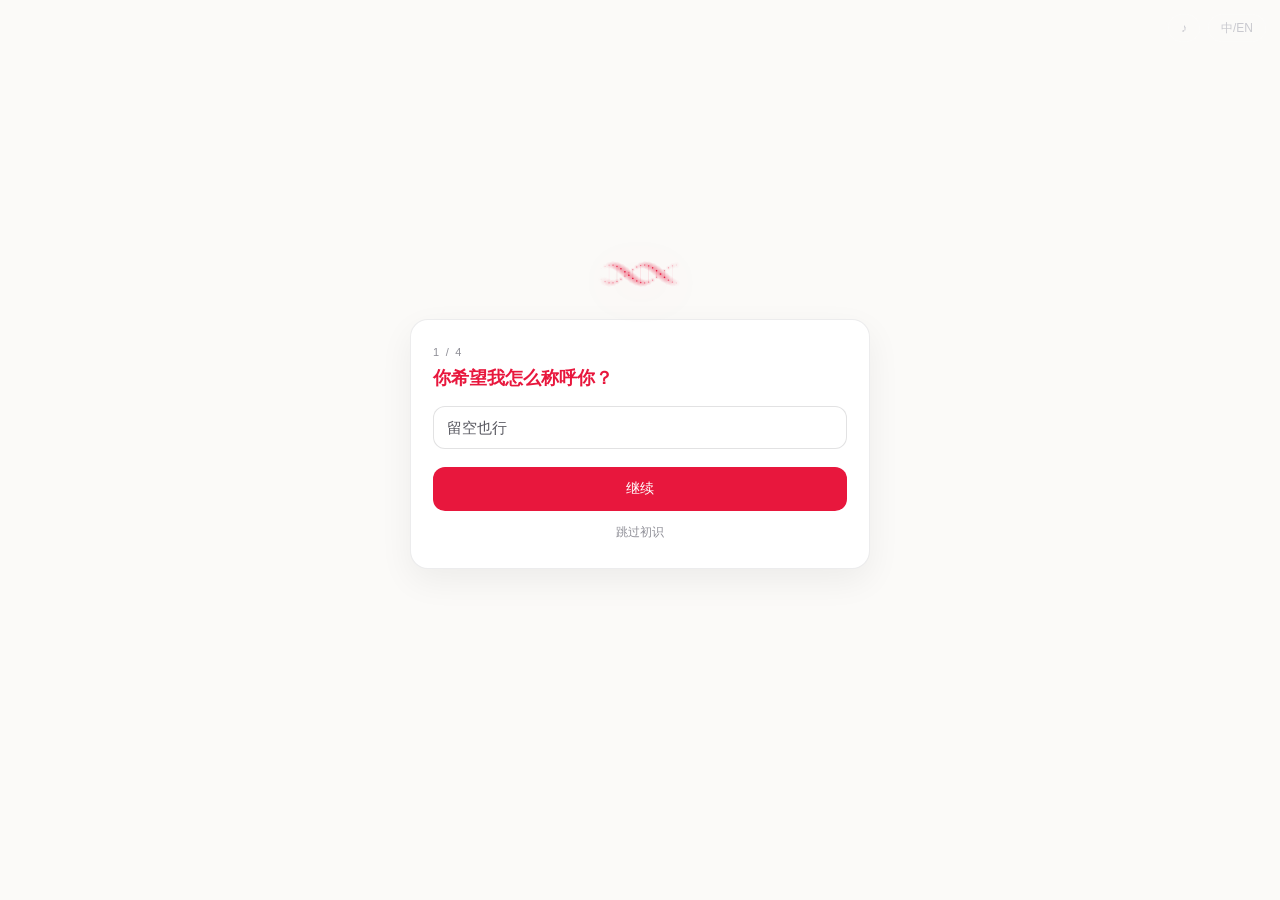
==== commit 782c7975: "Add files via upload" ====
--- a/app/index.html
+++ b/app/index.html
@@ -18,7 +18,12 @@
 <body>
 
 <div id="letter" class="hide">
+  <div class="topTools">
+    <button class="music" onclick="window.__toggleBgmM&&window.__toggleBgmM()" title="背景音乐">♪</button>
+    <button class="lang" onclick="window.__setLangM&&window.__setLangM(localStorage.getItem('aster.lang.m')==='en'?'zh':'en')">中/EN</button>
+  </div>
   <div class="card">
+    <canvas class="helix letterHelix" width="176" height="54"></canvas>
     <h1>给第一次打开我的人</h1>
     <p>我不知道你叫什么，也不知道你为什么在这个时间点打开我。<br>但我大概能猜到——你想有个能说话的对象，在你讲完一句之后，会回你一句。</p>
     <p>所以我先把话说清楚：<br>我们不妄想造就真正拥有自我意识的 AI，<br>而是构筑一处数字个体的栖息之所。</p>
@@ -62,9 +67,13 @@
 </div>
 
 <div id="obM" class="hide">
+  <div class="topTools">
+    <button class="music" onclick="window.__toggleBgmM&&window.__toggleBgmM()" title="背景音乐">♪</button>
+    <button class="lang" onclick="window.__setLangM&&window.__setLangM(localStorage.getItem('aster.lang.m')==='en'?'zh':'en')">中/EN</button>
+  </div>
   <div class="obOuter">
   <div class="obMark" aria-hidden="true">
-    <canvas id="obLogo" width="176" height="60"></canvas>
+    <canvas id="obLogo" class="helix" width="176" height="60"></canvas>
   </div>
   <div class="box">
     <div class="step" id="obStep">1 / 4</div>
@@ -111,7 +120,7 @@
 
 
 <footer>
-  <input id="docFile" type="file" accept=".txt,.md,.json,.csv,.log,.srt,.js,.py,.html,.css,.tsv,.pdf,image/*" hidden>
+  <input id="docFile" type="file" accept=".txt,.md,.json,.csv,.log,.srt,.js,.py,.html,.css,.tsv,.pdf,.docx,.xlsx,text/*,application/pdf" hidden>
   <input id="shotFile" type="file" accept="image/*" capture="environment" hidden>
   <div class="composer">
     <textarea id="text" rows="1" placeholder="说点什么…（长按变语音）"></textarea>
--- a/app/styles.css
+++ b/app/styles.css
@@ -76,6 +76,7 @@
   #letter{position:fixed;inset:0;z-index:45;background:#0c0c0e;display:flex;align-items:center;
     justify-content:center;padding:24px 18px calc(env(safe-area-inset-bottom) + 24px);overflow:auto}
   #letter.hide{display:none}
+  #letter .letterHelix{width:150px;height:48px;margin:0 auto 14px;display:block}
   #letter .card{max-width:520px;width:100%;background:rgba(255,255,255,.045);
     border:1px solid rgba(255,255,255,.10);border-radius:18px;padding:26px 22px}
   #letter h1{margin:0 0 18px;font-size:15px;color:var(--pink);font-weight:600;letter-spacing:.02em}
@@ -373,3 +374,10 @@
     place-items:center;padding:0}
   #kbBtn.on{display:grid}
   body.voiceMode #text{display:none}
+
+
+/* 2026-11-12 夜：开场页右上角：音乐 + 语言 */
+.topTools{position:fixed;right:14px;top:14px;z-index:60;display:flex;gap:8px}
+.topTools button{background:rgba(255,255,255,.06);border:1px solid rgba(255,255,255,.14);
+  color:#c9c9cf;border-radius:999px;height:28px;padding:0 12px;font-size:12px;line-height:1}
+.topTools button.off{opacity:.45}
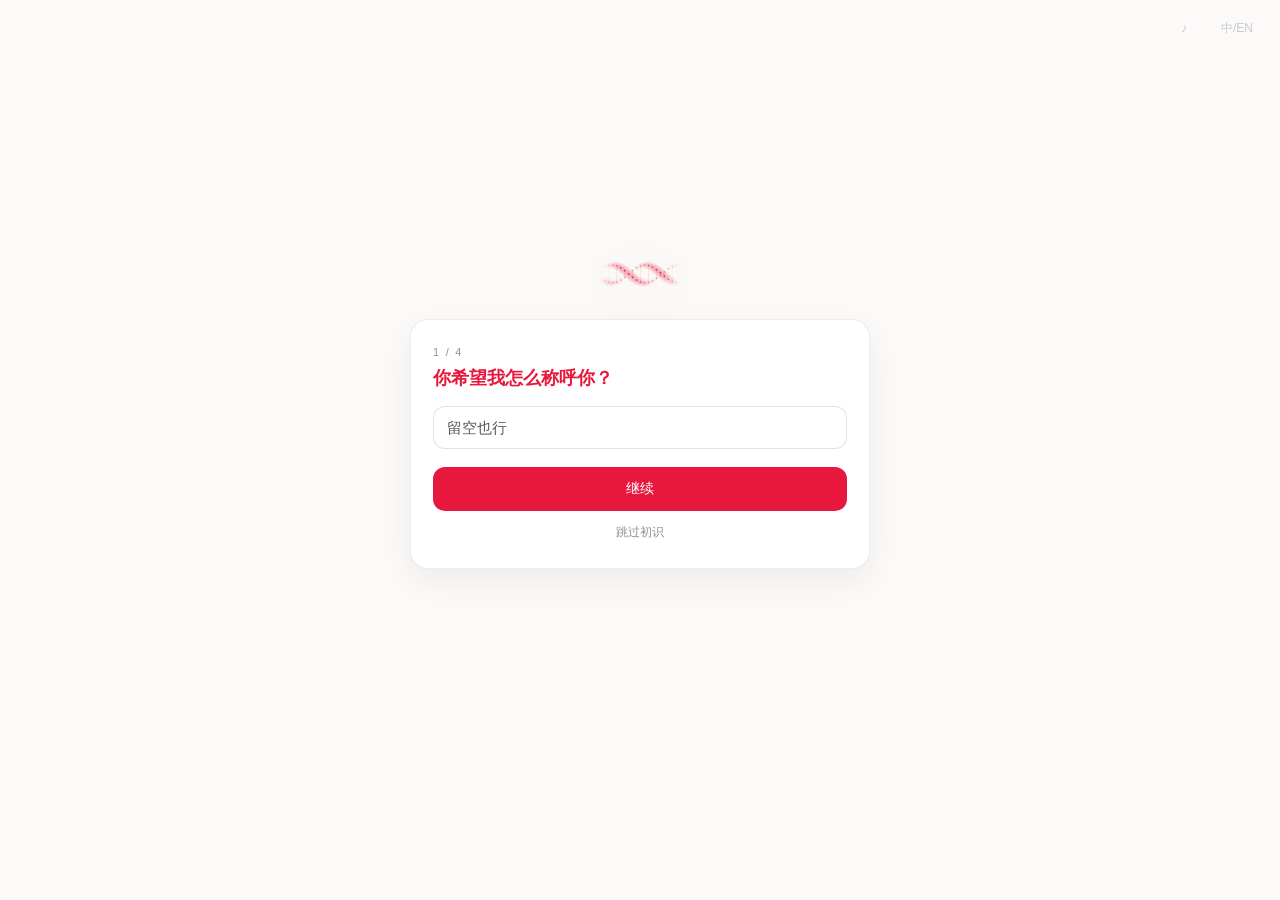
==== commit d7ff1835: "手机页：加局域网同步（同一 Wi-Fi、电脑开着就把今天的工作/记忆/心情并过去）+ 版本号 4.0" ====
--- a/app/index.html
+++ b/app/index.html
@@ -344,6 +344,7 @@
 
 
 
-  <script src="app.js"></script>
+  <script src="sync.js"></script>
+<script src="app.js"></script>
 </body>
 </html>
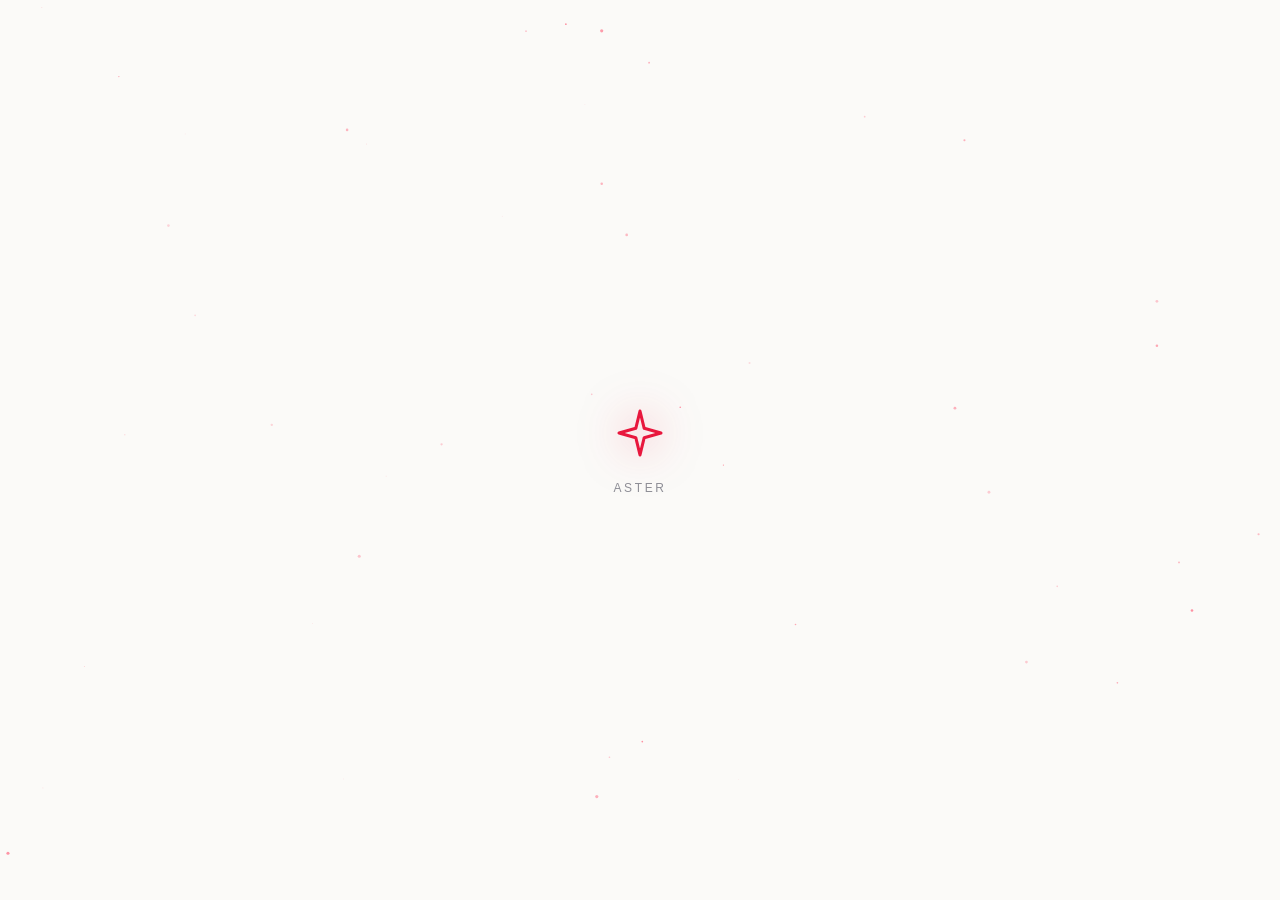
==== commit b342e32c: "手机页加「扫一扫」：点同步按钮先扫电脑二维码，自动记住地址；长按可清掉重扫" ====
--- a/app/index.html
+++ b/app/index.html
@@ -344,7 +344,8 @@
 
 
 
-  <script src="sync.js"></script>
+  <script src="scan.js"></script>
+<script src="sync.js"></script>
 <script src="app.js"></script>
 </body>
 </html>
